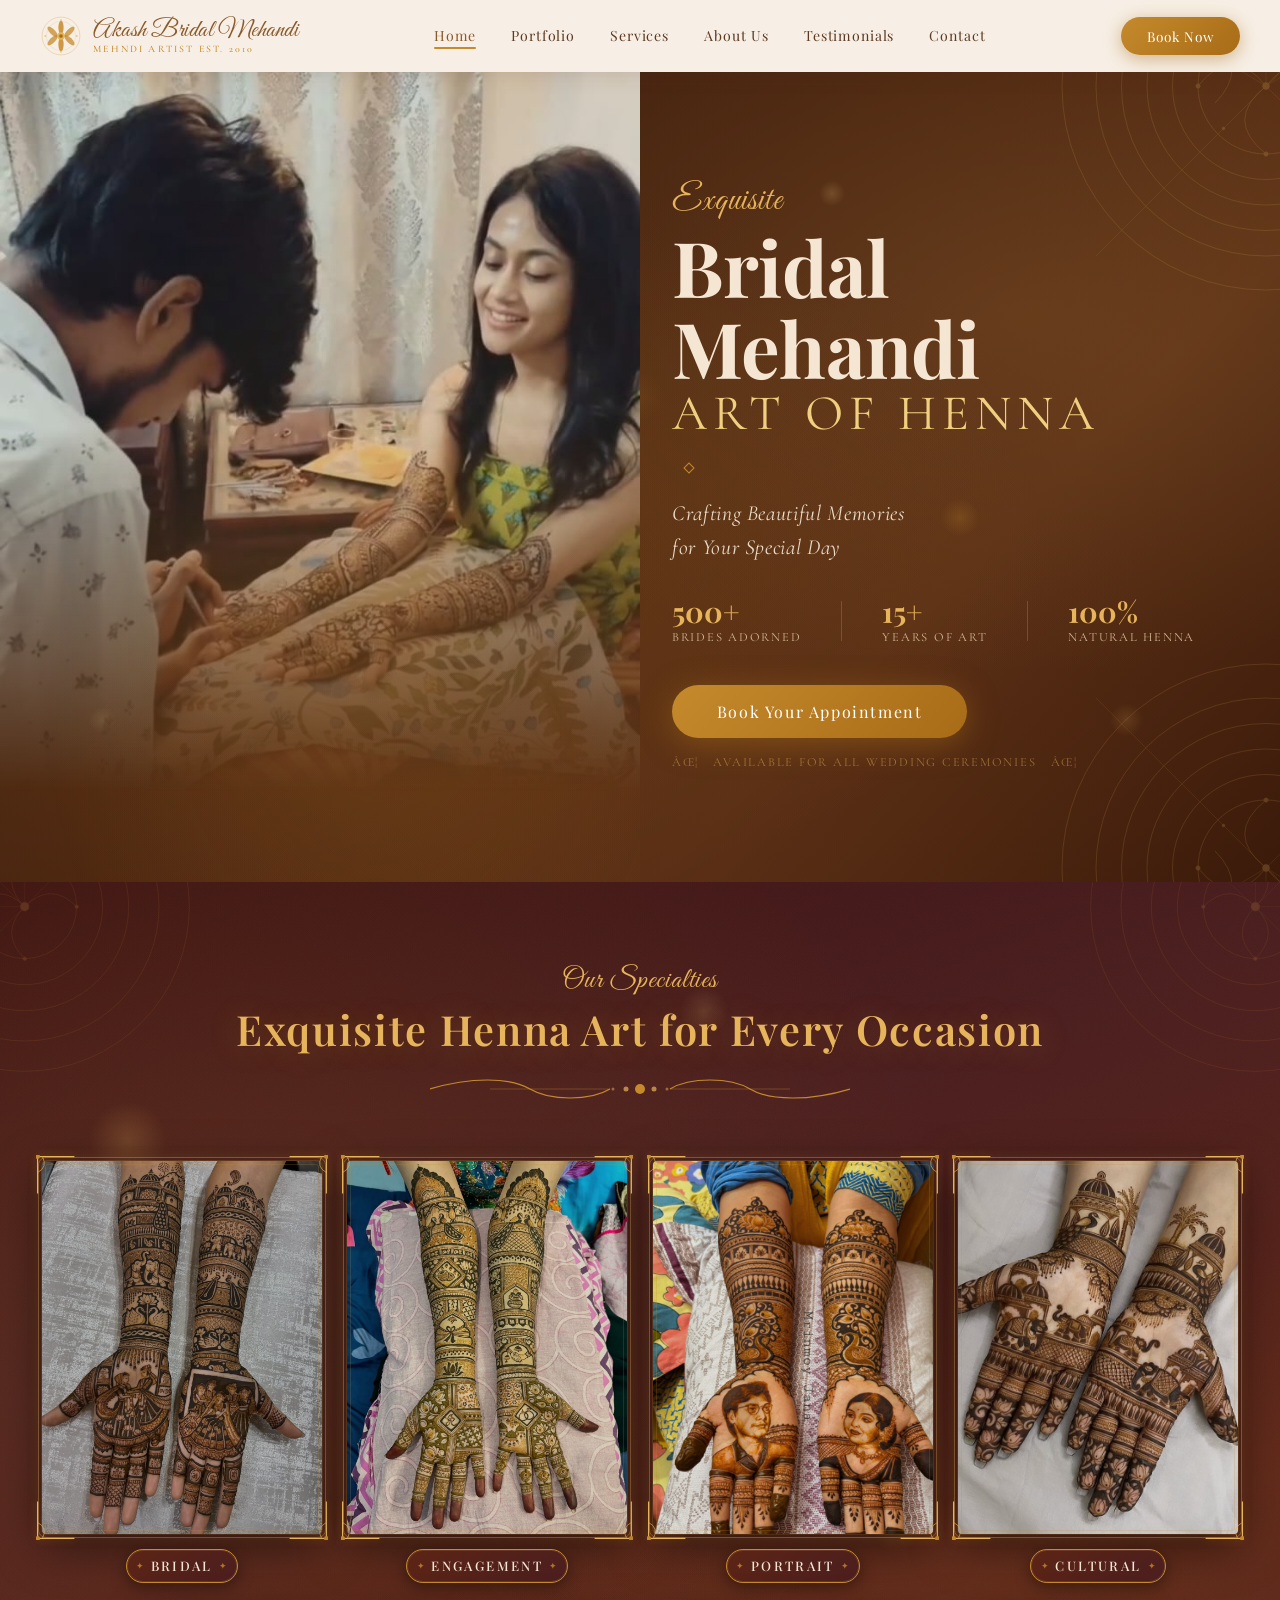
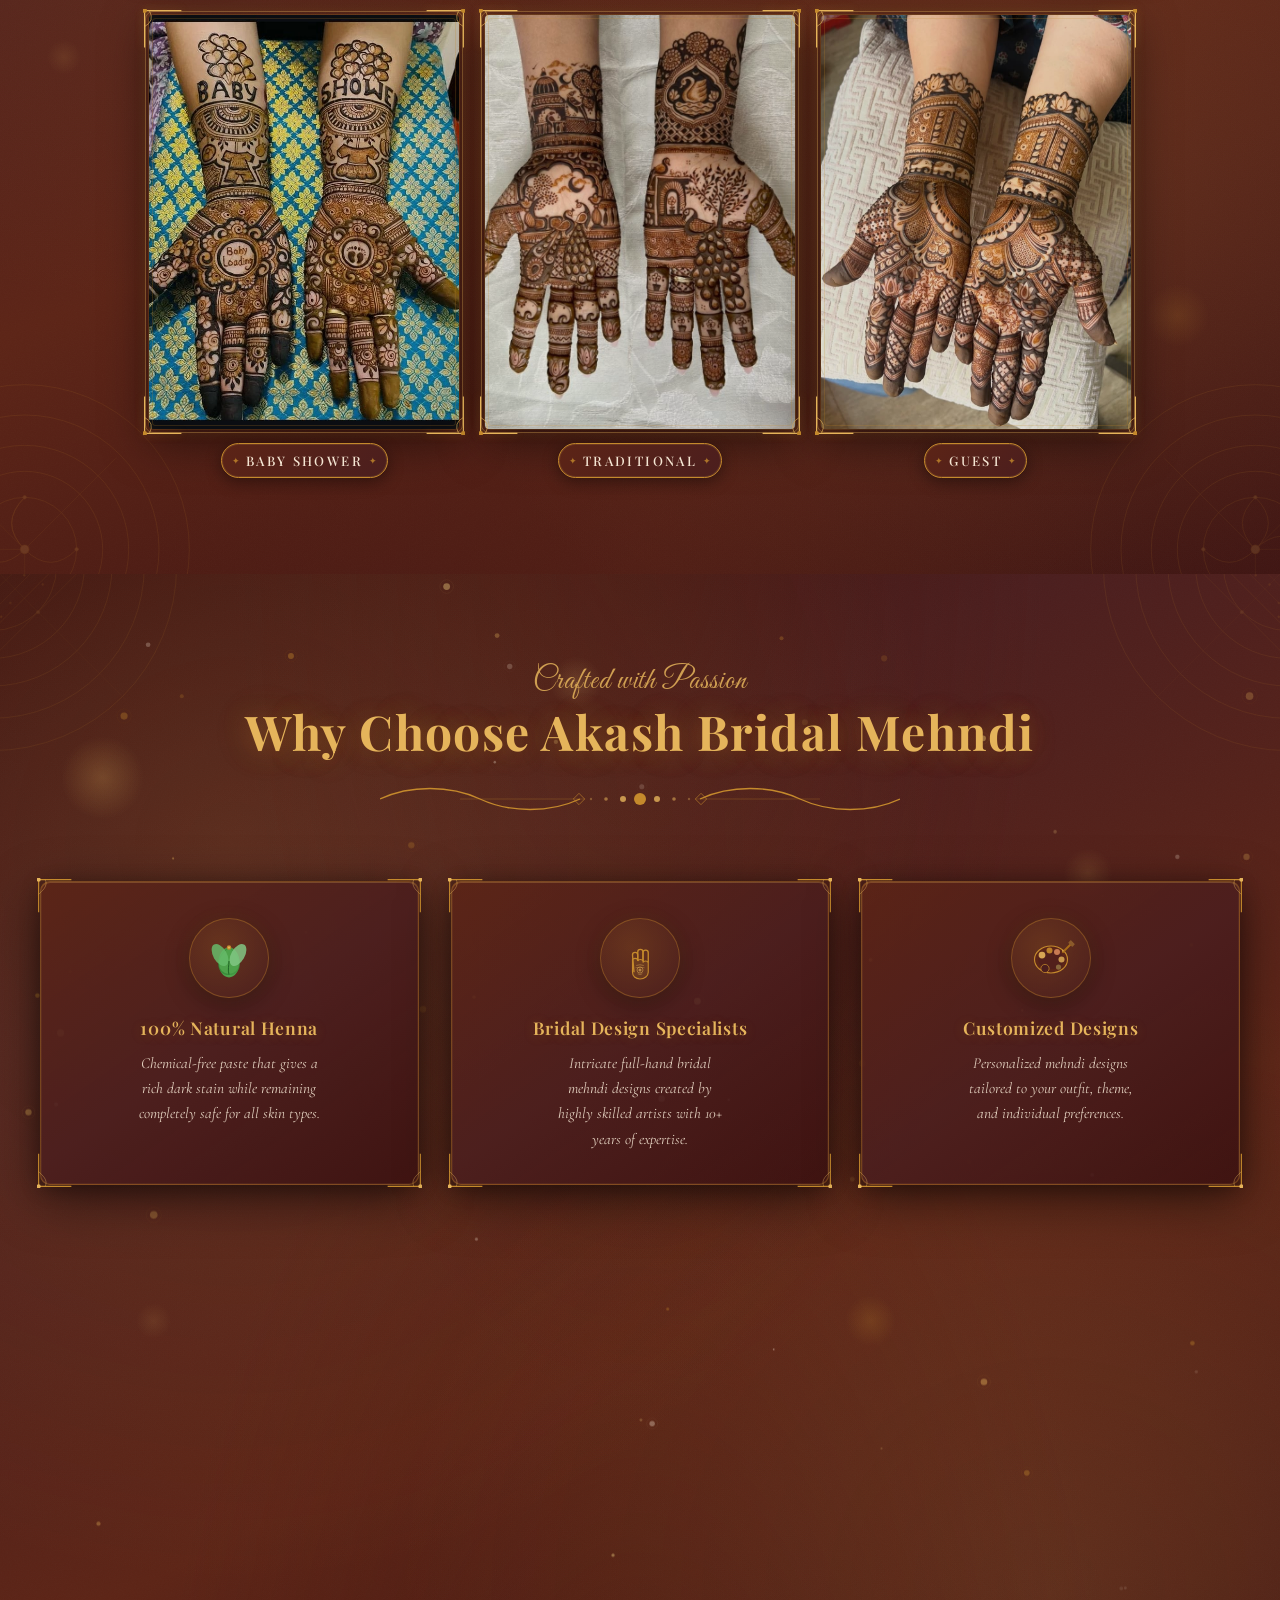
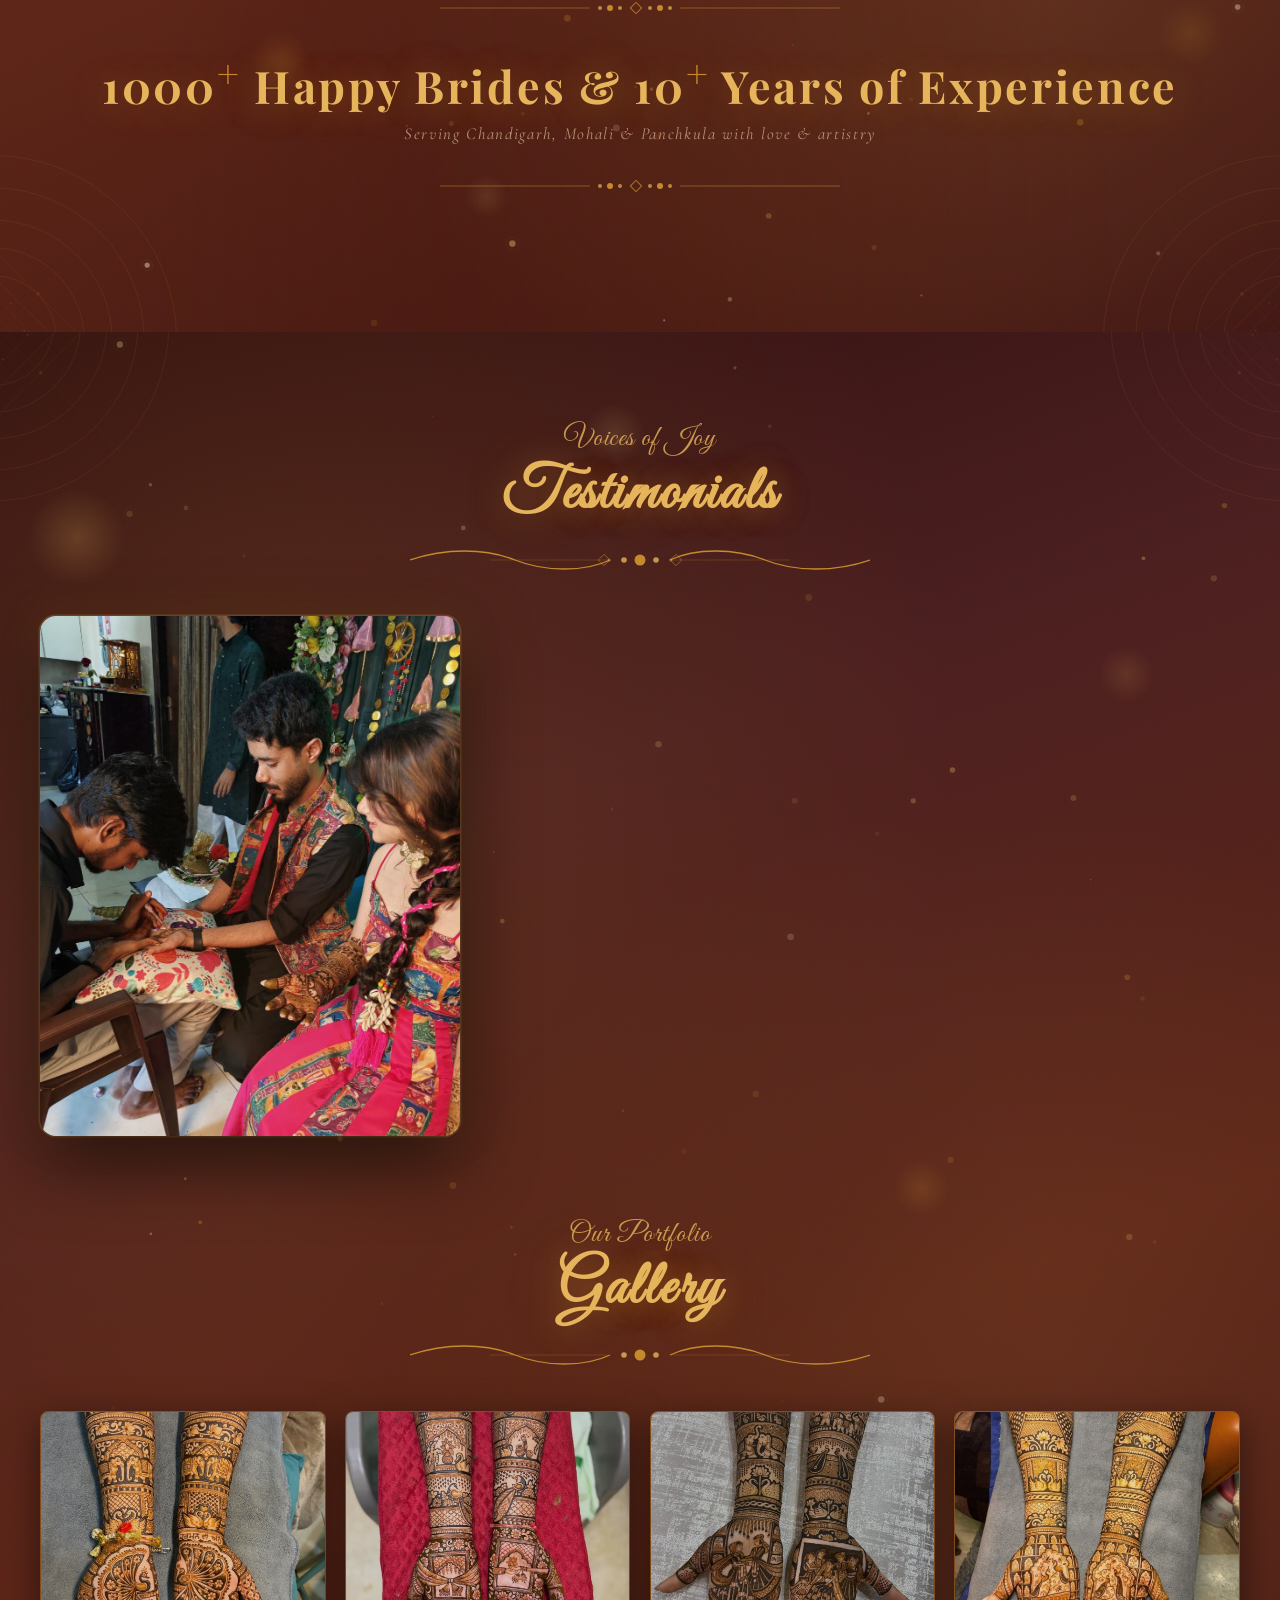
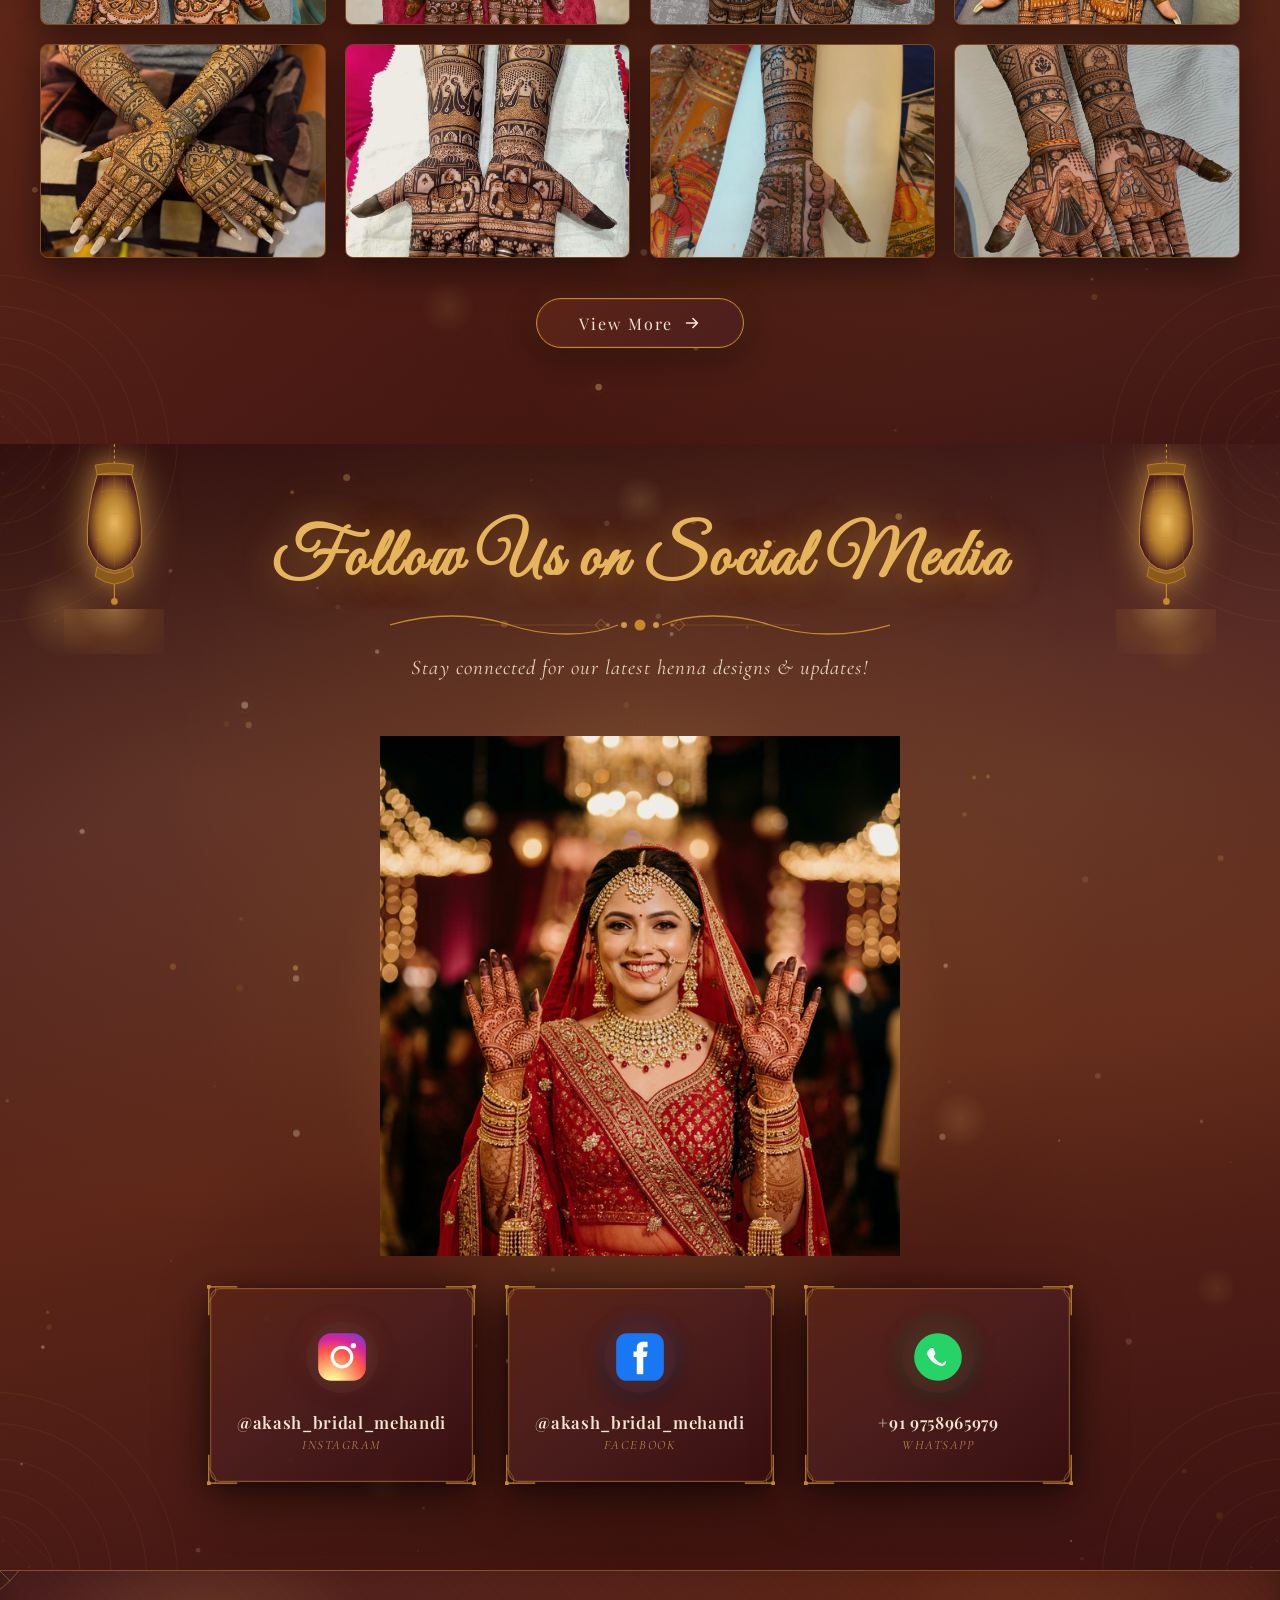
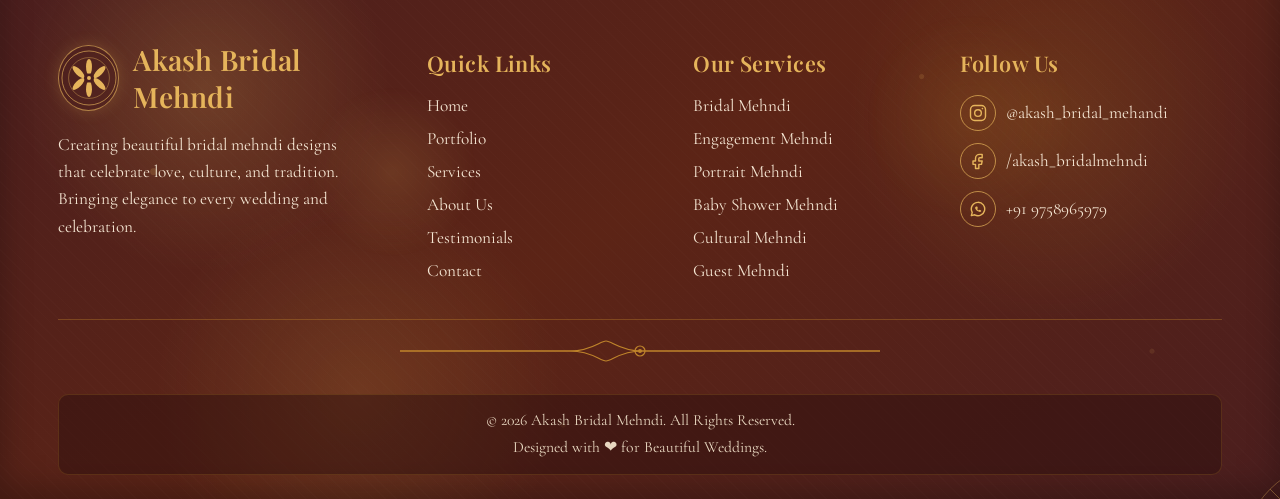
==== index.html @ adcadef1 "Initial commit" ====
﻿<!DOCTYPE html>
<html lang="en">
<head>
  <meta charset="UTF-8" />
  <meta name="viewport" content="width=device-width, initial-scale=1.0" />
  <title>Akash Bridal Mehandi â€” Best Bridal Mehndi Artist in Chandigarh | 10+ Years Experience</title>
  <meta name="description" content="Akash Bridal Mehandi â€” Chandigarh's premier luxury bridal mehndi artist. 1000+ happy brides adorned with breathtaking henna designs. 100% natural henna, at-home & venue service. Book your appointment today." />
  <meta name="keywords" content="bridal mehndi artist Chandigarh, mehndi designer Chandigarh, henna artist Chandigarh, wedding mehndi Chandigarh, bridal henna Chandigarh, Akash Bridal Mehandi" />
  <meta name="robots" content="index, follow" />
  <meta name="author" content="Akash Bridal Mehandi, Chandigarh" />
  <meta name="geo.region" content="IN-CH" />
  <meta name="geo.placename" content="Chandigarh, India" />
  <link rel="canonical" href="https://akashbridalmehandi.com/" />

  <!-- Open Graph -->
  <meta property="og:type" content="website" />
  <meta property="og:title" content="Akash Bridal Mehandi â€” Best Bridal Mehndi Artist in Chandigarh" />
  <meta property="og:description" content="1000+ happy brides, 10+ years of experience. Premium bridal mehndi art with 100% natural henna in Chandigarh." />
  <meta property="og:url" content="https://akashbridalmehandi.com/" />
  <meta property="og:image" content="https://akashbridalmehandi.com/images/bride_portrait.png" />
  <meta property="og:locale" content="en_IN" />

  <!-- Twitter Card -->
  <meta name="twitter:card" content="summary_large_image" />
  <meta name="twitter:title" content="Akash Bridal Mehandi â€” Best Bridal Mehndi Artist in Chandigarh" />
  <meta name="twitter:description" content="1000+ happy brides. Premium bridal henna art in Chandigarh." />
  <meta name="twitter:image" content="https://akashbridalmehandi.com/images/bride_portrait.png" />

  <!-- Structured Data: LocalBusiness -->
  <script type="application/ld+json">
  {
    "@context": "https://schema.org",
    "@type": "BeautySalon",
    "name": "Akash Bridal Mehandi",
    "description": "Premium bridal mehndi artist in Chandigarh offering 100% natural henna designs for weddings, engagements, and all celebrations.",
    "url": "https://akashbridalmehandi.com",
    "image": "https://akashbridalmehandi.com/images/bride_portrait.png",
    "address": {
      "@type": "PostalAddress",
      "addressLocality": "Chandigarh",
      "addressRegion": "Chandigarh",
      "addressCountry": "IN"
    },
    "areaServed": ["Chandigarh", "Mohali", "Panchkula"],
    "openingHours": "Mo-Su 08:00-21:00",
    "priceRange": "â‚¹â‚¹",
    "aggregateRating": {
      "@type": "AggregateRating",
      "ratingValue": "4.9",
      "reviewCount": "1000"
    }
  }
  </script>

  <!-- Google Fonts -->
  <link rel="preconnect" href="https://fonts.googleapis.com" />
  <link rel="preconnect" href="https://fonts.gstatic.com" crossorigin />
  <link href="https://fonts.googleapis.com/css2?family=Cormorant+Garamond:ital,wght@0,300;0,400;0,500;0,600;0,700;1,300;1,400;1,600&family=Great+Vibes&family=Playfair+Display:ital,wght@0,400;0,500;0,600;0,700;1,400;1,600&display=swap" rel="stylesheet" />

  <!-- Stylesheet -->
  <link rel="stylesheet" href="css/styles.css" />
</head>
<body>

  <!-- â•â•â•â•â•â•â•â•â•â•â• NAVBAR â•â•â•â•â•â•â•â•â•â•â• -->
  <nav class="navbar" role="navigation" aria-label="Main navigation">

    <!-- Brand -->
    <a class="nav-brand" href="#" aria-label="Akash Bridal Mehandi Home">
      <!-- Mehndi Lotus Logo SVG -->
      <svg class="nav-logo-icon" viewBox="0 0 80 80" fill="none" xmlns="http://www.w3.org/2000/svg" aria-hidden="true">
        <circle cx="40" cy="40" r="36" stroke="#C58A2C" stroke-width="1.2" opacity="0.4"/>
        <circle cx="40" cy="40" r="28" stroke="#C58A2C" stroke-width="0.8" opacity="0.3"/>
        <ellipse cx="40" cy="24" rx="5" ry="13" fill="#C58A2C" opacity="0.85"/>
        <ellipse cx="56" cy="32" rx="5" ry="13" fill="#C58A2C" opacity="0.75" transform="rotate(45 56 32)"/>
        <ellipse cx="56" cy="48" rx="5" ry="13" fill="#C58A2C" opacity="0.75" transform="rotate(135 56 48)"/>
        <ellipse cx="40" cy="56" rx="5" ry="13" fill="#C58A2C" opacity="0.85" transform="rotate(180 40 56)"/>
        <ellipse cx="24" cy="48" rx="5" ry="13" fill="#C58A2C" opacity="0.75" transform="rotate(225 24 48)"/>
        <ellipse cx="24" cy="32" rx="5" ry="13" fill="#C58A2C" opacity="0.75" transform="rotate(315 24 32)"/>
        <circle cx="40" cy="40" r="7" fill="#E5B45B"/>
        <circle cx="40" cy="40" r="3.5" fill="#A86B17"/>
        <circle cx="40" cy="10" r="2" fill="#E5B45B" opacity="0.6"/>
        <circle cx="70" cy="40" r="2" fill="#E5B45B" opacity="0.6"/>
        <circle cx="40" cy="70" r="2" fill="#E5B45B" opacity="0.6"/>
        <circle cx="10" cy="40" r="2" fill="#E5B45B" opacity="0.6"/>
      </svg>

      <div class="nav-brand-text">
        <span class="nav-brand-name">Akash Bridal Mehandi</span>
        <span class="nav-brand-sub">Mehndi Artist Est. 2010</span>
      </div>
    </a>

    <!-- Desktop Menu -->
    <ul class="nav-menu" id="desktopMenu">
      <li class="active"><a href="#" id="nav-home">Home</a></li>
      <li><a href="gallery.html">Portfolio</a></li>
      <li><a href="services.html">Services</a></li>
      <li><a href="about.html">About Us</a></li>
      <li><a href="testimonials.html">Testimonials</a></li>
      <li><a href="contact.html">Contact</a></li>
    </ul>

    <!-- Book Now Button (desktop) -->
    <button onclick="window.location.href='appointment.html'" class="btn-book-nav" id="bookNowBtn">Book Now</button>

    <!-- Hamburger (mobile) -->
    <button class="hamburger" id="hamburger" aria-label="Toggle mobile menu" aria-expanded="false">
      <span></span>
      <span></span>
      <span></span>
    </button>
  </nav>

  <!-- Mobile Drawer -->
  <div class="mobile-drawer" id="mobileDrawer" aria-hidden="true">
    <ul>
      <li><a href="#">Home</a></li>
      <li><a href="gallery.html">Gallery</a></li>
      <li><a href="services.html">Services</a></li>
      <li><a href="about.html">About Us</a></li>
      <li><a href="testimonials.html">Testimonials</a></li>
      <li><a href="contact.html">Contact</a></li>
    </ul>
    <button onclick="window.location.href='appointment.html'" class="btn-book-mobile">Book Your Appointment</button>
  </div>

  <!-- â•â•â•â•â•â•â•â•â•â•â• HERO â•â•â•â•â•â•â•â•â•â•â• -->
  <section class="hero" aria-label="Hero section">

    <!-- Mandala Corner â€” Top Right -->
    <svg class="mandala-tr" viewBox="0 0 400 400" fill="none" xmlns="http://www.w3.org/2000/svg" aria-hidden="true">
      <g stroke="#E5B45B" stroke-width="0.8">
        <circle cx="360" cy="40" r="80"  fill="none"/>
        <circle cx="360" cy="40" r="110" fill="none"/>
        <circle cx="360" cy="40" r="140" fill="none"/>
        <circle cx="360" cy="40" r="170" fill="none"/>
        <circle cx="360" cy="40" r="200" fill="none"/>
        <circle cx="360" cy="40" r="240" fill="none"/>
        <line x1="360" y1="40" x2="360" y2="-200" stroke-width="0.5"/>
        <line x1="360" y1="40" x2="560" y2="240" stroke-width="0.5"/>
        <line x1="360" y1="40" x2="160" y2="240" stroke-width="0.5"/>
        <line x1="360" y1="40" x2="560" y2="-80" stroke-width="0.5"/>
        <line x1="360" y1="40" x2="160" y2="-80" stroke-width="0.5"/>
        <path d="M280 40 Q320 -10 360 40" fill="none"/>
        <path d="M360 40 Q400 -10 440 40" fill="none"/>
        <path d="M360 -40 Q410 0 360 40" fill="none"/>
        <path d="M360 40 Q310 80 360 120" fill="none"/>
        <path d="M300 -20 Q340 20 300 60" fill="none"/>
        <path d="M420 -20 Q380 20 420 60" fill="none"/>
        <circle cx="360" cy="40"  r="4"   fill="#E5B45B"/>
        <circle cx="360" cy="-40" r="2.5" fill="#E5B45B"/>
        <circle cx="440" cy="40"  r="2.5" fill="#E5B45B"/>
        <circle cx="280" cy="40"  r="2.5" fill="#E5B45B"/>
        <circle cx="360" cy="120" r="2.5" fill="#E5B45B"/>
        <circle cx="310" cy="-10" r="1.5" fill="#E5B45B"/>
        <circle cx="410" cy="-10" r="1.5" fill="#E5B45B"/>
        <circle cx="310" cy="90"  r="1.5" fill="#E5B45B"/>
        <circle cx="410" cy="90"  r="1.5" fill="#E5B45B"/>
      </g>
    </svg>

    <!-- Mandala Corner â€” Bottom Right -->
    <svg class="mandala-br" viewBox="0 0 400 400" fill="none" xmlns="http://www.w3.org/2000/svg" aria-hidden="true">
      <g stroke="#E5B45B" stroke-width="0.8">
        <circle cx="360" cy="40" r="80"  fill="none"/>
        <circle cx="360" cy="40" r="110" fill="none"/>
        <circle cx="360" cy="40" r="140" fill="none"/>
        <circle cx="360" cy="40" r="170" fill="none"/>
        <circle cx="360" cy="40" r="200" fill="none"/>
        <circle cx="360" cy="40" r="240" fill="none"/>
        <line x1="360" y1="40" x2="360" y2="-200" stroke-width="0.5"/>
        <line x1="360" y1="40" x2="560" y2="240" stroke-width="0.5"/>
        <line x1="360" y1="40" x2="160" y2="240" stroke-width="0.5"/>
        <line x1="360" y1="40" x2="560" y2="-80" stroke-width="0.5"/>
        <line x1="360" y1="40" x2="160" y2="-80" stroke-width="0.5"/>
        <path d="M280 40 Q320 -10 360 40" fill="none"/>
        <path d="M360 40 Q400 -10 440 40" fill="none"/>
        <path d="M360 -40 Q410 0 360 40" fill="none"/>
        <path d="M360 40 Q310 80 360 120" fill="none"/>
        <path d="M300 -20 Q340 20 300 60" fill="none"/>
        <path d="M420 -20 Q380 20 420 60" fill="none"/>
        <circle cx="360" cy="40"  r="4"   fill="#E5B45B"/>
        <circle cx="360" cy="-40" r="2.5" fill="#E5B45B"/>
        <circle cx="440" cy="40"  r="2.5" fill="#E5B45B"/>
        <circle cx="280" cy="40"  r="2.5" fill="#E5B45B"/>
        <circle cx="360" cy="120" r="2.5" fill="#E5B45B"/>
        <circle cx="310" cy="-10" r="1.5" fill="#E5B45B"/>
        <circle cx="410" cy="-10" r="1.5" fill="#E5B45B"/>
        <circle cx="310" cy="90"  r="1.5" fill="#E5B45B"/>
        <circle cx="410" cy="90"  r="1.5" fill="#E5B45B"/>
      </g>
    </svg>

    <!-- Hero Grid -->
    <div class="hero-inner">

      <!-- LEFT: Bride Image -->
      <div class="hero-img-wrap">
        <img
          src="images/home/home1.jpeg"
          alt="Beautiful Indian bride in red lehenga admiring her intricate bridal mehndi design"
          class="bride-img"
          id="brideImg"
          loading="eager"
        />
      </div>

      <!-- RIGHT: Text Content -->
      <div class="hero-text">

        <p class="hero-eyebrow">Exquisite</p>

        <h1 class="hero-headline">
          Bridal<br/>Mehandi
          <span>Art of Henna</span>
        </h1>

        <!-- Gold divider -->
        <div class="hero-divider" aria-hidden="true">
          <div class="hero-divider-line"></div>
          <div class="hero-divider-diamond"></div>
          <div class="hero-divider-line"></div>
        </div>

        <p class="hero-subtitle">
          Crafting Beautiful Memories<br/>for Your Special Day
        </p>

        <!-- Stats -->
        <div class="hero-stats" aria-label="Studio statistics">
          <div class="hero-stat">
            <span class="hero-stat-number">500+</span>
            <span class="hero-stat-label">Brides Adorned</span>
          </div>
          <div class="hero-stat-divider" aria-hidden="true"></div>
          <div class="hero-stat">
            <span class="hero-stat-number">15+</span>
            <span class="hero-stat-label">Years of Art</span>
          </div>
          <div class="hero-stat-divider" aria-hidden="true"></div>
          <div class="hero-stat">
            <span class="hero-stat-number">100%</span>
            <span class="hero-stat-label">Natural Henna</span>
          </div>
        </div>

        <!-- CTA -->
        <button onclick="window.location.href='appointment.html'" class="btn-cta" id="ctaBtn" aria-label="Book your bridal mehndi appointment">
          Book Your Appointment
        </button>

        <p class="hero-tagline">âœ¦ &nbsp; Available for all wedding ceremonies &nbsp; âœ¦</p>

      </div>
    </div>
  </section>

 

  <!-- â•â•â•â•â•â•â•â•â•â•â• SERVICES SECTION â•â•â•â•â•â•â•â•â•â•â• -->
  <section class="services-section" id="services" aria-label="Mehndi service categories">

    <!-- Corner Mandalas -->
    <svg class="svc-mandala svc-mandala--tl" viewBox="0 0 300 300" fill="none" xmlns="http://www.w3.org/2000/svg" aria-hidden="true">
      <g stroke="#C58A2C" stroke-width="0.8" opacity="0.9">
        <circle cx="40" cy="40" r="60"  fill="none"/><circle cx="40" cy="40" r="90"  fill="none"/>
        <circle cx="40" cy="40" r="120" fill="none"/><circle cx="40" cy="40" r="155" fill="none"/>
        <circle cx="40" cy="40" r="190" fill="none"/>
        <line x1="40" y1="40" x2="-120" y2="40"  stroke-width="0.5"/>
        <line x1="40" y1="40" x2="40"  y2="-120" stroke-width="0.5"/>
        <line x1="40" y1="40" x2="-65" y2="-65"  stroke-width="0.5"/>
        <line x1="40" y1="40" x2="145" y2="-65"  stroke-width="0.5"/>
        <line x1="40" y1="40" x2="-65" y2="145"  stroke-width="0.5"/>
        <path d="M-20 40 Q10 10 40 40" fill="none"/><path d="M40 -20 Q10 10 40 40" fill="none"/>
        <path d="M40 40 Q70 10 100 40" fill="none"/><path d="M40 40 Q10 70 40 100" fill="none"/>
        <circle cx="40" cy="40" r="5" fill="#E5B45B"/>
        <circle cx="40" cy="-20" r="2" fill="#E5B45B"/><circle cx="100" cy="40" r="2" fill="#E5B45B"/>
        <circle cx="40" cy="100" r="2" fill="#E5B45B"/><circle cx="-20" cy="40" r="2" fill="#E5B45B"/>
      </g>
    </svg>
    <svg class="svc-mandala svc-mandala--tr" viewBox="0 0 300 300" fill="none" xmlns="http://www.w3.org/2000/svg" aria-hidden="true">
      <g stroke="#C58A2C" stroke-width="0.8" opacity="0.9">
        <circle cx="260" cy="40" r="60"  fill="none"/><circle cx="260" cy="40" r="90"  fill="none"/>
        <circle cx="260" cy="40" r="120" fill="none"/><circle cx="260" cy="40" r="155" fill="none"/>
        <circle cx="260" cy="40" r="190" fill="none"/>
        <line x1="260" y1="40" x2="420" y2="40"  stroke-width="0.5"/>
        <line x1="260" y1="40" x2="260" y2="-120" stroke-width="0.5"/>
        <line x1="260" y1="40" x2="145" y2="-65"  stroke-width="0.5"/>
        <line x1="260" y1="40" x2="365" y2="-65"  stroke-width="0.5"/>
        <line x1="260" y1="40" x2="365" y2="145"  stroke-width="0.5"/>
        <path d="M200 40 Q230 10 260 40" fill="none"/><path d="M260 -20 Q290 10 260 40" fill="none"/>
        <path d="M260 40 Q290 70 260 100" fill="none"/><path d="M260 40 Q230 70 260 100" fill="none"/>
        <circle cx="260" cy="40" r="5" fill="#E5B45B"/>
        <circle cx="200" cy="40" r="2" fill="#E5B45B"/><circle cx="260" cy="-20" r="2" fill="#E5B45B"/>
        <circle cx="320" cy="40" r="2" fill="#E5B45B"/><circle cx="260" cy="100" r="2" fill="#E5B45B"/>
      </g>
    </svg>
    <svg class="svc-mandala svc-mandala--bl" viewBox="0 0 300 300" fill="none" xmlns="http://www.w3.org/2000/svg" aria-hidden="true">
      <g stroke="#C58A2C" stroke-width="0.8" opacity="0.9">
        <circle cx="40" cy="260" r="60"  fill="none"/><circle cx="40" cy="260" r="90"  fill="none"/>
        <circle cx="40" cy="260" r="120" fill="none"/><circle cx="40" cy="260" r="155" fill="none"/>
        <circle cx="40" cy="260" r="190" fill="none"/>
        <line x1="40" y1="260" x2="-120" y2="260" stroke-width="0.5"/>
        <line x1="40" y1="260" x2="40"  y2="420"  stroke-width="0.5"/>
        <line x1="40" y1="260" x2="-65" y2="155"  stroke-width="0.5"/>
        <line x1="40" y1="260" x2="145" y2="155"  stroke-width="0.5"/>
        <path d="M-20 260 Q10 290 40 260" fill="none"/><path d="M40 200 Q10 230 40 260" fill="none"/>
        <path d="M40 260 Q70 290 100 260" fill="none"/><path d="M40 260 Q10 230 40 200" fill="none"/>
        <circle cx="40" cy="260" r="5" fill="#E5B45B"/>
        <circle cx="40" cy="200" r="2" fill="#E5B45B"/><circle cx="100" cy="260" r="2" fill="#E5B45B"/>
        <circle cx="40" cy="320" r="2" fill="#E5B45B"/><circle cx="-20" cy="260" r="2" fill="#E5B45B"/>
      </g>
    </svg>
    <svg class="svc-mandala svc-mandala--br" viewBox="0 0 300 300" fill="none" xmlns="http://www.w3.org/2000/svg" aria-hidden="true">
      <g stroke="#C58A2C" stroke-width="0.8" opacity="0.9">
        <circle cx="260" cy="260" r="60"  fill="none"/><circle cx="260" cy="260" r="90"  fill="none"/>
        <circle cx="260" cy="260" r="120" fill="none"/><circle cx="260" cy="260" r="155" fill="none"/>
        <circle cx="260" cy="260" r="190" fill="none"/>
        <line x1="260" y1="260" x2="420" y2="260" stroke-width="0.5"/>
        <line x1="260" y1="260" x2="260" y2="420" stroke-width="0.5"/>
        <line x1="260" y1="260" x2="155" y2="155" stroke-width="0.5"/>
        <line x1="260" y1="260" x2="365" y2="155" stroke-width="0.5"/>
        <path d="M200 260 Q230 290 260 260" fill="none"/><path d="M260 200 Q290 230 260 260" fill="none"/>
        <path d="M260 260 Q290 230 320 260" fill="none"/><path d="M260 260 Q230 230 260 200" fill="none"/>
        <circle cx="260" cy="260" r="5" fill="#E5B45B"/>
        <circle cx="200" cy="260" r="2" fill="#E5B45B"/><circle cx="260" cy="200" r="2" fill="#E5B45B"/>
        <circle cx="320" cy="260" r="2" fill="#E5B45B"/><circle cx="260" cy="320" r="2" fill="#E5B45B"/>
      </g>
    </svg>

    <!-- Section Heading -->
    <div class="svc-heading-wrap">
      <p class="svc-eyebrow">Our Specialties</p>
      <h2 class="svc-headline">Exquisite Henna Art for Every Occasion</h2>
      <!-- Decorative Flourish Divider -->
      <div class="svc-flourish" aria-hidden="true">
        <svg viewBox="0 0 420 32" fill="none" xmlns="http://www.w3.org/2000/svg">
          <path d="M0 16 C40 4, 80 4, 100 16 C120 28, 160 28, 180 16" stroke="#C58A2C" stroke-width="1.2" fill="none"/>
          <path d="M240 16 C260 4, 300 4, 320 16 C340 28, 380 28, 420 16" stroke="#C58A2C" stroke-width="1.2" fill="none"/>
          <circle cx="210" cy="16" r="5" fill="#C58A2C"/>
          <circle cx="196" cy="16" r="2.5" fill="#E5B45B" opacity="0.7"/>
          <circle cx="224" cy="16" r="2.5" fill="#E5B45B" opacity="0.7"/>
          <circle cx="183" cy="16" r="1.5" fill="#E5B45B" opacity="0.5"/>
          <circle cx="237" cy="16" r="1.5" fill="#E5B45B" opacity="0.5"/>
          <line x1="60"  y1="16" x2="180" y2="16" stroke="#C58A2C" stroke-width="0.7" opacity="0.5"/>
          <line x1="240" y1="16" x2="360" y2="16" stroke="#C58A2C" stroke-width="0.7" opacity="0.5"/>
        </svg>
      </div>
    </div>

    <!-- Cards Grid -->
    <div class="svc-grid-wrap">

      <!-- Row 1 â€” 4 cards -->
      <div class="svc-row svc-row--4">

        <!-- Card: Bridal -->
        <div class="svc-card" data-index="0">
          <div class="svc-card-frame">
            <div class="svc-card-img-wrap">
              <img src="images/home/home-bridal.jpeg" alt="Indian bride with intricate bridal mehndi" loading="lazy"/>
            </div>
            <div class="svc-frame-corner svc-frame-corner--tl" aria-hidden="true">
              <svg viewBox="0 0 50 50" fill="none"><path d="M2 48 L2 2 L48 2" stroke="#E5B45B" stroke-width="1.5" fill="none"/><circle cx="2" cy="2" r="3" fill="#C58A2C"/><path d="M8 2 Q15 15 2 22" stroke="#E5B45B" stroke-width="0.8" fill="none"/></svg>
            </div>
            <div class="svc-frame-corner svc-frame-corner--tr" aria-hidden="true">
              <svg viewBox="0 0 50 50" fill="none"><path d="M48 48 L48 2 L2 2" stroke="#E5B45B" stroke-width="1.5" fill="none"/><circle cx="48" cy="2" r="3" fill="#C58A2C"/><path d="M42 2 Q35 15 48 22" stroke="#E5B45B" stroke-width="0.8" fill="none"/></svg>
            </div>
            <div class="svc-frame-corner svc-frame-corner--bl" aria-hidden="true">
              <svg viewBox="0 0 50 50" fill="none"><path d="M2 2 L2 48 L48 48" stroke="#E5B45B" stroke-width="1.5" fill="none"/><circle cx="2" cy="48" r="3" fill="#C58A2C"/><path d="M8 48 Q15 35 2 28" stroke="#E5B45B" stroke-width="0.8" fill="none"/></svg>
            </div>
            <div class="svc-frame-corner svc-frame-corner--br" aria-hidden="true">
              <svg viewBox="0 0 50 50" fill="none"><path d="M48 2 L48 48 L2 48" stroke="#E5B45B" stroke-width="1.5" fill="none"/><circle cx="48" cy="48" r="3" fill="#C58A2C"/><path d="M42 48 Q35 35 48 28" stroke="#E5B45B" stroke-width="0.8" fill="none"/></svg>
            </div>
          </div>
          <div class="svc-card-label">
            <span>Bridal</span>
          </div>
        </div>

        <!-- Card: Engagement -->
        <div class="svc-card" data-index="1">
          <div class="svc-card-frame">
            <div class="svc-card-img-wrap">
              <img src="images/home/home-engagement.jpeg" alt="Indian couple during engagement with mehndi" loading="lazy"/>
            </div>
            <div class="svc-frame-corner svc-frame-corner--tl" aria-hidden="true"><svg viewBox="0 0 50 50" fill="none"><path d="M2 48 L2 2 L48 2" stroke="#E5B45B" stroke-width="1.5" fill="none"/><circle cx="2" cy="2" r="3" fill="#C58A2C"/><path d="M8 2 Q15 15 2 22" stroke="#E5B45B" stroke-width="0.8" fill="none"/></svg></div>
            <div class="svc-frame-corner svc-frame-corner--tr" aria-hidden="true"><svg viewBox="0 0 50 50" fill="none"><path d="M48 48 L48 2 L2 2" stroke="#E5B45B" stroke-width="1.5" fill="none"/><circle cx="48" cy="2" r="3" fill="#C58A2C"/><path d="M42 2 Q35 15 48 22" stroke="#E5B45B" stroke-width="0.8" fill="none"/></svg></div>
            <div class="svc-frame-corner svc-frame-corner--bl" aria-hidden="true"><svg viewBox="0 0 50 50" fill="none"><path d="M2 2 L2 48 L48 48" stroke="#E5B45B" stroke-width="1.5" fill="none"/><circle cx="2" cy="48" r="3" fill="#C58A2C"/><path d="M8 48 Q15 35 2 28" stroke="#E5B45B" stroke-width="0.8" fill="none"/></svg></div>
            <div class="svc-frame-corner svc-frame-corner--br" aria-hidden="true"><svg viewBox="0 0 50 50" fill="none"><path d="M48 2 L48 48 L2 48" stroke="#E5B45B" stroke-width="1.5" fill="none"/><circle cx="48" cy="48" r="3" fill="#C58A2C"/><path d="M42 48 Q35 35 48 28" stroke="#E5B45B" stroke-width="0.8" fill="none"/></svg></div>
          </div>
          <div class="svc-card-label"><span>Engagement</span></div>
        </div>

        <!-- Card: Portrait -->
        <div class="svc-card" data-index="2">
          <div class="svc-card-frame">
            <div class="svc-card-img-wrap">
              <img src="images/home/home-portrait.png" alt="Stylish woman with henna designs and festive outfit" loading="lazy"/>
            </div>
            <div class="svc-frame-corner svc-frame-corner--tl" aria-hidden="true"><svg viewBox="0 0 50 50" fill="none"><path d="M2 48 L2 2 L48 2" stroke="#E5B45B" stroke-width="1.5" fill="none"/><circle cx="2" cy="2" r="3" fill="#C58A2C"/><path d="M8 2 Q15 15 2 22" stroke="#E5B45B" stroke-width="0.8" fill="none"/></svg></div>
            <div class="svc-frame-corner svc-frame-corner--tr" aria-hidden="true"><svg viewBox="0 0 50 50" fill="none"><path d="M48 48 L48 2 L2 2" stroke="#E5B45B" stroke-width="1.5" fill="none"/><circle cx="48" cy="2" r="3" fill="#C58A2C"/><path d="M42 2 Q35 15 48 22" stroke="#E5B45B" stroke-width="0.8" fill="none"/></svg></div>
            <div class="svc-frame-corner svc-frame-corner--bl" aria-hidden="true"><svg viewBox="0 0 50 50" fill="none"><path d="M2 2 L2 48 L48 48" stroke="#E5B45B" stroke-width="1.5" fill="none"/><circle cx="2" cy="48" r="3" fill="#C58A2C"/><path d="M8 48 Q15 35 2 28" stroke="#E5B45B" stroke-width="0.8" fill="none"/></svg></div>
            <div class="svc-frame-corner svc-frame-corner--br" aria-hidden="true"><svg viewBox="0 0 50 50" fill="none"><path d="M48 2 L48 48 L2 48" stroke="#E5B45B" stroke-width="1.5" fill="none"/><circle cx="48" cy="48" r="3" fill="#C58A2C"/><path d="M42 48 Q35 35 48 28" stroke="#E5B45B" stroke-width="0.8" fill="none"/></svg></div>
          </div>
          <div class="svc-card-label"><span>Portrait</span></div>
        </div>

        <!-- Card: Cultural -->
        <div class="svc-card" data-index="3">
          <div class="svc-card-frame">
            <div class="svc-card-img-wrap">
              <img src="images/home/home-cultural.jpeg" alt="Classical Indian dancer with mehndi hands" loading="lazy"/>
            </div>
            <div class="svc-frame-corner svc-frame-corner--tl" aria-hidden="true"><svg viewBox="0 0 50 50" fill="none"><path d="M2 48 L2 2 L48 2" stroke="#E5B45B" stroke-width="1.5" fill="none"/><circle cx="2" cy="2" r="3" fill="#C58A2C"/><path d="M8 2 Q15 15 2 22" stroke="#E5B45B" stroke-width="0.8" fill="none"/></svg></div>
            <div class="svc-frame-corner svc-frame-corner--tr" aria-hidden="true"><svg viewBox="0 0 50 50" fill="none"><path d="M48 48 L48 2 L2 2" stroke="#E5B45B" stroke-width="1.5" fill="none"/><circle cx="48" cy="2" r="3" fill="#C58A2C"/><path d="M42 2 Q35 15 48 22" stroke="#E5B45B" stroke-width="0.8" fill="none"/></svg></div>
            <div class="svc-frame-corner svc-frame-corner--bl" aria-hidden="true"><svg viewBox="0 0 50 50" fill="none"><path d="M2 2 L2 48 L48 48" stroke="#E5B45B" stroke-width="1.5" fill="none"/><circle cx="2" cy="48" r="3" fill="#C58A2C"/><path d="M8 48 Q15 35 2 28" stroke="#E5B45B" stroke-width="0.8" fill="none"/></svg></div>
            <div class="svc-frame-corner svc-frame-corner--br" aria-hidden="true"><svg viewBox="0 0 50 50" fill="none"><path d="M48 2 L48 48 L2 48" stroke="#E5B45B" stroke-width="1.5" fill="none"/><circle cx="48" cy="48" r="3" fill="#C58A2C"/><path d="M42 48 Q35 35 48 28" stroke="#E5B45B" stroke-width="0.8" fill="none"/></svg></div>
          </div>
          <div class="svc-card-label"><span>Cultural</span></div>
        </div>
      </div>

      <!-- Row 2 â€” 3 cards centered -->
      <div class="svc-row svc-row--3">

        <!-- Card: Baby Shower -->
        <div class="svc-card" data-index="4">
          <div class="svc-card-frame">
            <div class="svc-card-img-wrap">
              <img src="images/home/home-baby-shower.jpeg" alt="Pregnant woman with mehndi for baby shower" loading="lazy"/>
            </div>
            <div class="svc-frame-corner svc-frame-corner--tl" aria-hidden="true"><svg viewBox="0 0 50 50" fill="none"><path d="M2 48 L2 2 L48 2" stroke="#E5B45B" stroke-width="1.5" fill="none"/><circle cx="2" cy="2" r="3" fill="#C58A2C"/><path d="M8 2 Q15 15 2 22" stroke="#E5B45B" stroke-width="0.8" fill="none"/></svg></div>
            <div class="svc-frame-corner svc-frame-corner--tr" aria-hidden="true"><svg viewBox="0 0 50 50" fill="none"><path d="M48 48 L48 2 L2 2" stroke="#E5B45B" stroke-width="1.5" fill="none"/><circle cx="48" cy="2" r="3" fill="#C58A2C"/><path d="M42 2 Q35 15 48 22" stroke="#E5B45B" stroke-width="0.8" fill="none"/></svg></div>
            <div class="svc-frame-corner svc-frame-corner--bl" aria-hidden="true"><svg viewBox="0 0 50 50" fill="none"><path d="M2 2 L2 48 L48 48" stroke="#E5B45B" stroke-width="1.5" fill="none"/><circle cx="2" cy="48" r="3" fill="#C58A2C"/><path d="M8 48 Q15 35 2 28" stroke="#E5B45B" stroke-width="0.8" fill="none"/></svg></div>
            <div class="svc-frame-corner svc-frame-corner--br" aria-hidden="true"><svg viewBox="0 0 50 50" fill="none"><path d="M48 2 L48 48 L2 48" stroke="#E5B45B" stroke-width="1.5" fill="none"/><circle cx="48" cy="48" r="3" fill="#C58A2C"/><path d="M42 48 Q35 35 48 28" stroke="#E5B45B" stroke-width="0.8" fill="none"/></svg></div>
          </div>
          <div class="svc-card-label"><span>Baby Shower</span></div>
        </div>

        <!-- Card: Traditional -->
        <div class="svc-card" data-index="5">
          <div class="svc-card-frame">
            <div class="svc-card-img-wrap">
              <img src="images/home/home-traditional.jpeg" alt="Woman in traditional saree showcasing mehndi" loading="lazy"/>
            </div>
            <div class="svc-frame-corner svc-frame-corner--tl" aria-hidden="true"><svg viewBox="0 0 50 50" fill="none"><path d="M2 48 L2 2 L48 2" stroke="#E5B45B" stroke-width="1.5" fill="none"/><circle cx="2" cy="2" r="3" fill="#C58A2C"/><path d="M8 2 Q15 15 2 22" stroke="#E5B45B" stroke-width="0.8" fill="none"/></svg></div>
            <div class="svc-frame-corner svc-frame-corner--tr" aria-hidden="true"><svg viewBox="0 0 50 50" fill="none"><path d="M48 48 L48 2 L2 2" stroke="#E5B45B" stroke-width="1.5" fill="none"/><circle cx="48" cy="2" r="3" fill="#C58A2C"/><path d="M42 2 Q35 15 48 22" stroke="#E5B45B" stroke-width="0.8" fill="none"/></svg></div>
            <div class="svc-frame-corner svc-frame-corner--bl" aria-hidden="true"><svg viewBox="0 0 50 50" fill="none"><path d="M2 2 L2 48 L48 48" stroke="#E5B45B" stroke-width="1.5" fill="none"/><circle cx="2" cy="48" r="3" fill="#C58A2C"/><path d="M8 48 Q15 35 2 28" stroke="#E5B45B" stroke-width="0.8" fill="none"/></svg></div>
            <div class="svc-frame-corner svc-frame-corner--br" aria-hidden="true"><svg viewBox="0 0 50 50" fill="none"><path d="M48 2 L48 48 L2 48" stroke="#E5B45B" stroke-width="1.5" fill="none"/><circle cx="48" cy="48" r="3" fill="#C58A2C"/><path d="M42 48 Q35 35 48 28" stroke="#E5B45B" stroke-width="0.8" fill="none"/></svg></div>
          </div>
          <div class="svc-card-label"><span>Traditional</span></div>
        </div>

        <!-- Card: Guest -->
        <div class="svc-card" data-index="6">
          <div class="svc-card-frame">
            <div class="svc-card-img-wrap">
              <img src="images/home/home-guest.jpeg" alt="Wedding guest admiring fresh mehndi design" loading="lazy"/>
            </div>
            <div class="svc-frame-corner svc-frame-corner--tl" aria-hidden="true"><svg viewBox="0 0 50 50" fill="none"><path d="M2 48 L2 2 L48 2" stroke="#E5B45B" stroke-width="1.5" fill="none"/><circle cx="2" cy="2" r="3" fill="#C58A2C"/><path d="M8 2 Q15 15 2 22" stroke="#E5B45B" stroke-width="0.8" fill="none"/></svg></div>
            <div class="svc-frame-corner svc-frame-corner--tr" aria-hidden="true"><svg viewBox="0 0 50 50" fill="none"><path d="M48 48 L48 2 L2 2" stroke="#E5B45B" stroke-width="1.5" fill="none"/><circle cx="48" cy="2" r="3" fill="#C58A2C"/><path d="M42 2 Q35 15 48 22" stroke="#E5B45B" stroke-width="0.8" fill="none"/></svg></div>
            <div class="svc-frame-corner svc-frame-corner--bl" aria-hidden="true"><svg viewBox="0 0 50 50" fill="none"><path d="M2 2 L2 48 L48 48" stroke="#E5B45B" stroke-width="1.5" fill="none"/><circle cx="2" cy="48" r="3" fill="#C58A2C"/><path d="M8 48 Q15 35 2 28" stroke="#E5B45B" stroke-width="0.8" fill="none"/></svg></div>
            <div class="svc-frame-corner svc-frame-corner--br" aria-hidden="true"><svg viewBox="0 0 50 50" fill="none"><path d="M48 2 L48 48 L2 48" stroke="#E5B45B" stroke-width="1.5" fill="none"/><circle cx="48" cy="48" r="3" fill="#C58A2C"/><path d="M42 48 Q35 35 48 28" stroke="#E5B45B" stroke-width="0.8" fill="none"/></svg></div>
          </div>
          <div class="svc-card-label"><span>Guest</span></div>
        </div>

      </div>
    </div><!-- /svc-grid-wrap -->
  </section>

  <!-- â•â•â•â•â•â•â•â•â•â•â• WHY CHOOSE SECTION â•â•â•â•â•â•â•â•â•â•â• -->
  <section class="whychoose-section" id="why-choose" aria-label="Why choose Akash Bridal Mehndi">

    <!-- Canvas for animated golden particles -->
    <canvas class="wc-particles-canvas" id="wcParticlesCanvas" aria-hidden="true"></canvas>

    <!-- Corner Mandala â€” Top Left -->
    <svg class="wc-mandala wc-mandala--tl" viewBox="0 0 260 260" fill="none" xmlns="http://www.w3.org/2000/svg" aria-hidden="true">
      <g stroke="#C58A2C" stroke-width="0.7" opacity="1">
        <circle cx="0" cy="0" r="70"  fill="none"/>
        <circle cx="0" cy="0" r="100" fill="none"/>
        <circle cx="0" cy="0" r="130" fill="none"/>
        <circle cx="0" cy="0" r="165" fill="none"/>
        <circle cx="0" cy="0" r="200" fill="none"/>
        <line x1="0" y1="0" x2="200" y2="0"  stroke-width="0.4" opacity="0.6"/>
        <line x1="0" y1="0" x2="0"   y2="200" stroke-width="0.4" opacity="0.6"/>
        <line x1="0" y1="0" x2="145" y2="145" stroke-width="0.4" opacity="0.6"/>
        <line x1="0" y1="0" x2="-60" y2="60"  stroke-width="0.4" opacity="0.4"/>
        <path d="M70 0 Q35 35 0 70" fill="none" opacity="0.8"/>
        <path d="M50 0 Q25 25 0 50" fill="none" opacity="0.6"/>
        <path d="M30 0 Q15 15 0 30" fill="none" opacity="0.5"/>
        <path d="M100 0 Q50 50 0 100" fill="none" opacity="0.7"/>
        <circle cx="70"  cy="0" r="2.5" fill="#E5B45B" opacity="0.9"/>
        <circle cx="0"   cy="70" r="2.5" fill="#E5B45B" opacity="0.9"/>
        <circle cx="50"  cy="50" r="1.8" fill="#E5B45B" opacity="0.7"/>
        <circle cx="100" cy="0" r="2" fill="#E5B45B" opacity="0.7"/>
        <circle cx="0"   cy="100" r="2" fill="#E5B45B" opacity="0.7"/>
        <circle cx="130" cy="0" r="1.5" fill="#E5B45B" opacity="0.5"/>
        <circle cx="0"   cy="130" r="1.5" fill="#E5B45B" opacity="0.5"/>
        <!-- Petal dots -->
        <circle cx="35" cy="10" r="1" fill="#C58A2C" opacity="0.8"/>
        <circle cx="55" cy="20" r="1" fill="#C58A2C" opacity="0.7"/>
        <circle cx="20" cy="40" r="1" fill="#C58A2C" opacity="0.7"/>
        <circle cx="10" cy="55" r="1" fill="#C58A2C" opacity="0.8"/>
      </g>
    </svg>

    <!-- Corner Mandala â€” Top Right -->
    <svg class="wc-mandala wc-mandala--tr" viewBox="0 0 260 260" fill="none" xmlns="http://www.w3.org/2000/svg" aria-hidden="true">
      <g stroke="#C58A2C" stroke-width="0.7" opacity="1">
        <circle cx="260" cy="0" r="70"  fill="none"/>
        <circle cx="260" cy="0" r="100" fill="none"/>
        <circle cx="260" cy="0" r="130" fill="none"/>
        <circle cx="260" cy="0" r="165" fill="none"/>
        <circle cx="260" cy="0" r="200" fill="none"/>
        <line x1="260" y1="0" x2="60"  y2="0"   stroke-width="0.4" opacity="0.6"/>
        <line x1="260" y1="0" x2="260" y2="200" stroke-width="0.4" opacity="0.6"/>
        <line x1="260" y1="0" x2="115" y2="145" stroke-width="0.4" opacity="0.6"/>
        <path d="M190 0 Q225 35 260 70" fill="none" opacity="0.8"/>
        <path d="M210 0 Q235 25 260 50" fill="none" opacity="0.6"/>
        <path d="M230 0 Q245 15 260 30" fill="none" opacity="0.5"/>
        <path d="M160 0 Q210 50 260 100" fill="none" opacity="0.7"/>
        <circle cx="190" cy="0" r="2.5" fill="#E5B45B" opacity="0.9"/>
        <circle cx="260" cy="70" r="2.5" fill="#E5B45B" opacity="0.9"/>
        <circle cx="210" cy="50" r="1.8" fill="#E5B45B" opacity="0.7"/>
        <circle cx="160" cy="0" r="2" fill="#E5B45B" opacity="0.7"/>
        <circle cx="260" cy="100" r="2" fill="#E5B45B" opacity="0.7"/>
        <circle cx="130" cy="0" r="1.5" fill="#E5B45B" opacity="0.5"/>
        <circle cx="260" cy="130" r="1.5" fill="#E5B45B" opacity="0.5"/>
        <circle cx="225" cy="10" r="1" fill="#C58A2C" opacity="0.8"/>
        <circle cx="240" cy="20" r="1" fill="#C58A2C" opacity="0.7"/>
        <circle cx="250" cy="40" r="1" fill="#C58A2C" opacity="0.7"/>
        <circle cx="250" cy="55" r="1" fill="#C58A2C" opacity="0.8"/>
      </g>
    </svg>

    <!-- Corner Mandala â€” Bottom Left -->
    <svg class="wc-mandala wc-mandala--bl" viewBox="0 0 260 260" fill="none" xmlns="http://www.w3.org/2000/svg" aria-hidden="true">
      <g stroke="#C58A2C" stroke-width="0.7" opacity="1">
        <circle cx="0" cy="260" r="70"  fill="none"/>
        <circle cx="0" cy="260" r="100" fill="none"/>
        <circle cx="0" cy="260" r="130" fill="none"/>
        <circle cx="0" cy="260" r="165" fill="none"/>
        <circle cx="0" cy="260" r="200" fill="none"/>
        <line x1="0" y1="260" x2="200" y2="260" stroke-width="0.4" opacity="0.6"/>
        <line x1="0" y1="260" x2="0"   y2="60"  stroke-width="0.4" opacity="0.6"/>
        <line x1="0" y1="260" x2="145" y2="115" stroke-width="0.4" opacity="0.6"/>
        <path d="M70 260 Q35 225 0 190" fill="none" opacity="0.8"/>
        <path d="M50 260 Q25 235 0 210" fill="none" opacity="0.6"/>
        <path d="M30 260 Q15 245 0 230" fill="none" opacity="0.5"/>
        <path d="M100 260 Q50 210 0 160" fill="none" opacity="0.7"/>
        <circle cx="70"  cy="260" r="2.5" fill="#E5B45B" opacity="0.9"/>
        <circle cx="0"   cy="190" r="2.5" fill="#E5B45B" opacity="0.9"/>
        <circle cx="50"  cy="210" r="1.8" fill="#E5B45B" opacity="0.7"/>
        <circle cx="100" cy="260" r="2" fill="#E5B45B" opacity="0.7"/>
        <circle cx="0"   cy="160" r="2" fill="#E5B45B" opacity="0.7"/>
        <circle cx="130" cy="260" r="1.5" fill="#E5B45B" opacity="0.5"/>
        <circle cx="35"  cy="250" r="1" fill="#C58A2C" opacity="0.8"/>
        <circle cx="20"  cy="220" r="1" fill="#C58A2C" opacity="0.7"/>
      </g>
    </svg>

    <!-- Corner Mandala â€” Bottom Right -->
    <svg class="wc-mandala wc-mandala--br" viewBox="0 0 260 260" fill="none" xmlns="http://www.w3.org/2000/svg" aria-hidden="true">
      <g stroke="#C58A2C" stroke-width="0.7" opacity="1">
        <circle cx="260" cy="260" r="70"  fill="none"/>
        <circle cx="260" cy="260" r="100" fill="none"/>
        <circle cx="260" cy="260" r="130" fill="none"/>
        <circle cx="260" cy="260" r="165" fill="none"/>
        <circle cx="260" cy="260" r="200" fill="none"/>
        <line x1="260" y1="260" x2="60"  y2="260" stroke-width="0.4" opacity="0.6"/>
        <line x1="260" y1="260" x2="260" y2="60"  stroke-width="0.4" opacity="0.6"/>
        <line x1="260" y1="260" x2="115" y2="115" stroke-width="0.4" opacity="0.6"/>
        <path d="M190 260 Q225 225 260 190" fill="none" opacity="0.8"/>
        <path d="M210 260 Q235 235 260 210" fill="none" opacity="0.6"/>
        <path d="M230 260 Q245 245 260 230" fill="none" opacity="0.5"/>
        <path d="M160 260 Q210 210 260 160" fill="none" opacity="0.7"/>
        <circle cx="190" cy="260" r="2.5" fill="#E5B45B" opacity="0.9"/>
        <circle cx="260" cy="190" r="2.5" fill="#E5B45B" opacity="0.9"/>
        <circle cx="210" cy="210" r="1.8" fill="#E5B45B" opacity="0.7"/>
        <circle cx="160" cy="260" r="2" fill="#E5B45B" opacity="0.7"/>
        <circle cx="260" cy="160" r="2" fill="#E5B45B" opacity="0.7"/>
        <circle cx="225" cy="250" r="1" fill="#C58A2C" opacity="0.8"/>
        <circle cx="240" cy="220" r="1" fill="#C58A2C" opacity="0.7"/>
      </g>
    </svg>

    <!-- Section Heading -->
    <div class="wc-heading-wrap">
      <p class="wc-eyebrow">Crafted with Passion</p>
      <h2 class="wc-headline">Why Choose Akash Bridal Mehndi</h2>
      <!-- Decorative Flourish Divider -->
      <div class="wc-flourish" aria-hidden="true">
        <svg viewBox="0 0 520 36" fill="none" xmlns="http://www.w3.org/2000/svg">
          <path d="M0 18 C30 4 70 4 100 18 C130 32 170 32 200 18" stroke="#C58A2C" stroke-width="1.3" fill="none"/>
          <path d="M320 18 C350 4 390 4 420 18 C450 32 490 32 520 18" stroke="#C58A2C" stroke-width="1.3" fill="none"/>
          <!-- Center ornament -->
          <circle cx="260" cy="18" r="6" fill="#C58A2C"/>
          <circle cx="243" cy="18" r="3" fill="#E5B45B" opacity="0.8"/>
          <circle cx="277" cy="18" r="3" fill="#E5B45B" opacity="0.8"/>
          <circle cx="226" cy="18" r="1.8" fill="#E5B45B" opacity="0.55"/>
          <circle cx="294" cy="18" r="1.8" fill="#E5B45B" opacity="0.55"/>
          <circle cx="211" cy="18" r="1.2" fill="#E5B45B" opacity="0.35"/>
          <circle cx="309" cy="18" r="1.2" fill="#E5B45B" opacity="0.35"/>
          <!-- Horizontal lines -->
          <line x1="80"  y1="18" x2="205" y2="18" stroke="#C58A2C" stroke-width="0.6" opacity="0.45"/>
          <line x1="315" y1="18" x2="440" y2="18" stroke="#C58A2C" stroke-width="0.6" opacity="0.45"/>
          <!-- Small diamonds -->
          <rect x="195" y="14" width="8" height="8" fill="none" stroke="#C58A2C" stroke-width="0.8" transform="rotate(45 199 18)" opacity="0.7"/>
          <rect x="317" y="14" width="8" height="8" fill="none" stroke="#C58A2C" stroke-width="0.8" transform="rotate(45 321 18)" opacity="0.7"/>
        </svg>
      </div>
    </div>

    <!-- Feature Cards Grid -->
    <div class="wc-grid" role="list">

      <!-- Card 1: 100% Natural Henna -->
      <article class="wc-card" data-wc-index="0" role="listitem">
        <div class="wc-card-corner wc-card-corner--tl" aria-hidden="true">
          <svg viewBox="0 0 44 44" fill="none"><path d="M2 42 L2 2 L42 2" stroke="#C58A2C" stroke-width="1.4" fill="none"/><circle cx="2" cy="2" r="2.5" fill="#E5B45B"/><path d="M10 2 C14 10 6 16 2 20" stroke="#E5B45B" stroke-width="0.7" fill="none" opacity="0.7"/></svg>
        </div>
        <div class="wc-card-corner wc-card-corner--tr" aria-hidden="true">
          <svg viewBox="0 0 44 44" fill="none"><path d="M42 42 L42 2 L2 2" stroke="#C58A2C" stroke-width="1.4" fill="none"/><circle cx="42" cy="2" r="2.5" fill="#E5B45B"/><path d="M34 2 C30 10 38 16 42 20" stroke="#E5B45B" stroke-width="0.7" fill="none" opacity="0.7"/></svg>
        </div>
        <div class="wc-card-corner wc-card-corner--bl" aria-hidden="true">
          <svg viewBox="0 0 44 44" fill="none"><path d="M2 2 L2 42 L42 42" stroke="#C58A2C" stroke-width="1.4" fill="none"/><circle cx="2" cy="42" r="2.5" fill="#E5B45B"/><path d="M10 42 C14 34 6 28 2 24" stroke="#E5B45B" stroke-width="0.7" fill="none" opacity="0.7"/></svg>
        </div>
        <div class="wc-card-corner wc-card-corner--br" aria-hidden="true">
          <svg viewBox="0 0 44 44" fill="none"><path d="M42 2 L42 42 L2 42" stroke="#C58A2C" stroke-width="1.4" fill="none"/><circle cx="42" cy="42" r="2.5" fill="#E5B45B"/><path d="M34 42 C30 34 38 28 42 24" stroke="#E5B45B" stroke-width="0.7" fill="none" opacity="0.7"/></svg>
        </div>
        <div class="wc-card-icon" aria-hidden="true">
          <svg viewBox="0 0 72 72" fill="none" xmlns="http://www.w3.org/2000/svg">
            <ellipse cx="36" cy="42" rx="14" ry="20" fill="#4CAF50" opacity="0.9"/>
            <path d="M36 22 C36 22 22 30 22 44 C22 52 28 58 36 58" stroke="#2E7D32" stroke-width="1.5" fill="none" opacity="0.6"/>
            <path d="M36 22 C36 22 50 30 50 44 C50 52 44 58 36 58" stroke="#388E3C" stroke-width="1.5" fill="none" opacity="0.6"/>
            <ellipse cx="24" cy="32" rx="9" ry="16" fill="#66BB6A" opacity="0.85" transform="rotate(-30 24 32)"/>
            <ellipse cx="48" cy="32" rx="9" ry="16" fill="#81C784" opacity="0.85" transform="rotate(30 48 32)"/>
            <path d="M36 58 C34 52 36 46 36 40" stroke="#1B5E20" stroke-width="1.2" fill="none"/>
            <circle cx="36" cy="22" r="3" fill="#C58A2C"/>
            <circle cx="36" cy="22" r="1.5" fill="#E5B45B"/>
          </svg>
        </div>
        <h3 class="wc-card-title">100% Natural Henna</h3>
        <p class="wc-card-desc">Chemical-free paste that gives a rich dark stain while remaining completely safe for all skin types.</p>
      </article>

      <!-- Card 2: Bridal Design Specialists -->
      <article class="wc-card" data-wc-index="1" role="listitem">
        <div class="wc-card-corner wc-card-corner--tl" aria-hidden="true"><svg viewBox="0 0 44 44" fill="none"><path d="M2 42 L2 2 L42 2" stroke="#C58A2C" stroke-width="1.4" fill="none"/><circle cx="2" cy="2" r="2.5" fill="#E5B45B"/><path d="M10 2 C14 10 6 16 2 20" stroke="#E5B45B" stroke-width="0.7" fill="none" opacity="0.7"/></svg></div>
        <div class="wc-card-corner wc-card-corner--tr" aria-hidden="true"><svg viewBox="0 0 44 44" fill="none"><path d="M42 42 L42 2 L2 2" stroke="#C58A2C" stroke-width="1.4" fill="none"/><circle cx="42" cy="2" r="2.5" fill="#E5B45B"/><path d="M34 2 C30 10 38 16 42 20" stroke="#E5B45B" stroke-width="0.7" fill="none" opacity="0.7"/></svg></div>
        <div class="wc-card-corner wc-card-corner--bl" aria-hidden="true"><svg viewBox="0 0 44 44" fill="none"><path d="M2 2 L2 42 L42 42" stroke="#C58A2C" stroke-width="1.4" fill="none"/><circle cx="2" cy="42" r="2.5" fill="#E5B45B"/><path d="M10 42 C14 34 6 28 2 24" stroke="#E5B45B" stroke-width="0.7" fill="none" opacity="0.7"/></svg></div>
        <div class="wc-card-corner wc-card-corner--br" aria-hidden="true"><svg viewBox="0 0 44 44" fill="none"><path d="M42 2 L42 42 L2 42" stroke="#C58A2C" stroke-width="1.4" fill="none"/><circle cx="42" cy="42" r="2.5" fill="#E5B45B"/><path d="M34 42 C30 34 38 28 42 24" stroke="#E5B45B" stroke-width="0.7" fill="none" opacity="0.7"/></svg></div>
        <div class="wc-card-icon" aria-hidden="true">
          <svg viewBox="0 0 72 72" fill="none" xmlns="http://www.w3.org/2000/svg">
            <!-- Hand silhouette -->
            <path d="M28 55 L26 32 C26 30 27.5 28.5 29.5 28.5 C31.5 28.5 33 30 33 32 L33 40" stroke="#C58A2C" stroke-width="1.8" fill="none"/>
            <path d="M33 40 L33 28 C33 26 34.5 24.5 36.5 24.5 C38.5 24.5 40 26 40 28 L40 40" stroke="#C58A2C" stroke-width="1.8" fill="none"/>
            <path d="M40 40 L40 29 C40 27 41.5 25.5 43.5 25.5 C45.5 25.5 47 27 47 29 L47 42" stroke="#C58A2C" stroke-width="1.8" fill="none"/>
            <path d="M26 55 C26 60 30 64 36 64 C42 64 47 60 47 55 L47 42 C47 42 46 40 43.5 40 C41 40 40 42 40 42 L40 40 C40 40 39 38 36.5 38 C34 38 33 40 33 40 L33 38 C33 38 31.5 36.5 29.5 36.5 C27.5 36.5 26 38 26 38 Z" fill="rgba(197,138,44,0.15)" stroke="#C58A2C" stroke-width="1.5"/>
            <!-- Mehndi pattern on hand -->
            <circle cx="36" cy="52" r="4" stroke="#E5B45B" stroke-width="0.8" fill="none" opacity="0.8"/>
            <circle cx="36" cy="52" r="2" fill="#E5B45B" opacity="0.6"/>
            <path d="M31 46 Q36 44 41 46" stroke="#E5B45B" stroke-width="0.8" fill="none" opacity="0.7"/>
            <path d="M30 49 Q36 47.5 42 49" stroke="#E5B45B" stroke-width="0.7" fill="none" opacity="0.6"/>
            <path d="M33 57 Q36 59 39 57" stroke="#E5B45B" stroke-width="0.8" fill="none" opacity="0.7"/>
          </svg>
        </div>
        <h3 class="wc-card-title">Bridal Design Specialists</h3>
        <p class="wc-card-desc">Intricate full-hand bridal mehndi designs created by highly skilled artists with 10+ years of expertise.</p>
      </article>

      <!-- Card 3: Customized Designs -->
      <article class="wc-card" data-wc-index="2" role="listitem">
        <div class="wc-card-corner wc-card-corner--tl" aria-hidden="true"><svg viewBox="0 0 44 44" fill="none"><path d="M2 42 L2 2 L42 2" stroke="#C58A2C" stroke-width="1.4" fill="none"/><circle cx="2" cy="2" r="2.5" fill="#E5B45B"/><path d="M10 2 C14 10 6 16 2 20" stroke="#E5B45B" stroke-width="0.7" fill="none" opacity="0.7"/></svg></div>
        <div class="wc-card-corner wc-card-corner--tr" aria-hidden="true"><svg viewBox="0 0 44 44" fill="none"><path d="M42 42 L42 2 L2 2" stroke="#C58A2C" stroke-width="1.4" fill="none"/><circle cx="42" cy="2" r="2.5" fill="#E5B45B"/><path d="M34 2 C30 10 38 16 42 20" stroke="#E5B45B" stroke-width="0.7" fill="none" opacity="0.7"/></svg></div>
        <div class="wc-card-corner wc-card-corner--bl" aria-hidden="true"><svg viewBox="0 0 44 44" fill="none"><path d="M2 2 L2 42 L42 42" stroke="#C58A2C" stroke-width="1.4" fill="none"/><circle cx="2" cy="42" r="2.5" fill="#E5B45B"/><path d="M10 42 C14 34 6 28 2 24" stroke="#E5B45B" stroke-width="0.7" fill="none" opacity="0.7"/></svg></div>
        <div class="wc-card-corner wc-card-corner--br" aria-hidden="true"><svg viewBox="0 0 44 44" fill="none"><path d="M42 2 L42 42 L2 42" stroke="#C58A2C" stroke-width="1.4" fill="none"/><circle cx="42" cy="42" r="2.5" fill="#E5B45B"/><path d="M34 42 C30 34 38 28 42 24" stroke="#E5B45B" stroke-width="0.7" fill="none" opacity="0.7"/></svg></div>
        <div class="wc-card-icon" aria-hidden="true">
          <svg viewBox="0 0 72 72" fill="none" xmlns="http://www.w3.org/2000/svg">
            <!-- Artist palette -->
            <ellipse cx="36" cy="38" rx="22" ry="18" fill="rgba(92,36,22,0.8)" stroke="#C58A2C" stroke-width="1.5"/>
            <ellipse cx="36" cy="38" rx="17" ry="13" fill="rgba(75,30,30,0.6)"/>
            <!-- Paint spots -->
            <circle cx="24" cy="32" r="4.5" fill="#E5B45B" opacity="0.9"/>
            <circle cx="34" cy="26" r="4" fill="#C58A2C" opacity="0.9"/>
            <circle cx="44" cy="28" r="4" fill="#D4845A" opacity="0.9"/>
            <circle cx="50" cy="38" r="4" fill="#E5B45B" opacity="0.8"/>
            <circle cx="46" cy="48" r="3.5" fill="#8D6E3F" opacity="0.9"/>
            <!-- Thumb hole -->
            <circle cx="28" cy="50" r="5.5" fill="#4B1E1E" stroke="#C58A2C" stroke-width="1"/>
            <!-- Brush -->
            <line x1="52" y1="28" x2="64" y2="16" stroke="#A86B17" stroke-width="2.5" stroke-linecap="round"/>
            <path d="M52 28 C50 26 51 24 53 26 Z" fill="#E5B45B"/>
            <rect x="61" y="13" width="5" height="8" fill="#8B5A2B" rx="1" transform="rotate(-45 63 17)"/>
          </svg>
        </div>
        <h3 class="wc-card-title">Customized Designs</h3>
        <p class="wc-card-desc">Personalized mehndi designs tailored to your outfit, theme, and individual preferences.</p>
      </article>

      <!-- Card 4: Fast & Neat Application -->
      <article class="wc-card" data-wc-index="3" role="listitem">
        <div class="wc-card-corner wc-card-corner--tl" aria-hidden="true"><svg viewBox="0 0 44 44" fill="none"><path d="M2 42 L2 2 L42 2" stroke="#C58A2C" stroke-width="1.4" fill="none"/><circle cx="2" cy="2" r="2.5" fill="#E5B45B"/><path d="M10 2 C14 10 6 16 2 20" stroke="#E5B45B" stroke-width="0.7" fill="none" opacity="0.7"/></svg></div>
        <div class="wc-card-corner wc-card-corner--tr" aria-hidden="true"><svg viewBox="0 0 44 44" fill="none"><path d="M42 42 L42 2 L2 2" stroke="#C58A2C" stroke-width="1.4" fill="none"/><circle cx="42" cy="2" r="2.5" fill="#E5B45B"/><path d="M34 2 C30 10 38 16 42 20" stroke="#E5B45B" stroke-width="0.7" fill="none" opacity="0.7"/></svg></div>
        <div class="wc-card-corner wc-card-corner--bl" aria-hidden="true"><svg viewBox="0 0 44 44" fill="none"><path d="M2 2 L2 42 L42 42" stroke="#C58A2C" stroke-width="1.4" fill="none"/><circle cx="2" cy="42" r="2.5" fill="#E5B45B"/><path d="M10 42 C14 34 6 28 2 24" stroke="#E5B45B" stroke-width="0.7" fill="none" opacity="0.7"/></svg></div>
        <div class="wc-card-corner wc-card-corner--br" aria-hidden="true"><svg viewBox="0 0 44 44" fill="none"><path d="M42 2 L42 42 L2 42" stroke="#C58A2C" stroke-width="1.4" fill="none"/><circle cx="42" cy="42" r="2.5" fill="#E5B45B"/><path d="M34 42 C30 34 38 28 42 24" stroke="#E5B45B" stroke-width="0.7" fill="none" opacity="0.7"/></svg></div>
        <div class="wc-card-icon" aria-hidden="true">
          <svg viewBox="0 0 72 72" fill="none" xmlns="http://www.w3.org/2000/svg">
            <!-- Clock face -->
            <circle cx="36" cy="36" r="24" fill="rgba(92,36,22,0.7)" stroke="url(#goldGrad4)" stroke-width="2"/>
            <circle cx="36" cy="36" r="20" fill="none" stroke="rgba(197,138,44,0.3)" stroke-width="1"/>
            <circle cx="36" cy="36" r="3" fill="#E5B45B"/>
            <!-- Hour markings -->
            <line x1="36" y1="15" x2="36" y2="19" stroke="#E5B45B" stroke-width="1.5"/>
            <line x1="36" y1="53" x2="36" y2="57" stroke="#E5B45B" stroke-width="1.5"/>
            <line x1="15" y1="36" x2="19" y2="36" stroke="#E5B45B" stroke-width="1.5"/>
            <line x1="53" y1="36" x2="57" y2="36" stroke="#E5B45B" stroke-width="1.5"/>
            <!-- Minute hand -->
            <line x1="36" y1="36" x2="36" y2="20" stroke="#E5B45B" stroke-width="2" stroke-linecap="round"/>
            <!-- Hour hand -->
            <line x1="36" y1="36" x2="46" y2="36" stroke="#C58A2C" stroke-width="2.5" stroke-linecap="round"/>
            <!-- Gradient def -->
            <defs>
              <linearGradient id="goldGrad4" x1="0" y1="0" x2="72" y2="72">
                <stop offset="0%" stop-color="#E5B45B"/>
                <stop offset="100%" stop-color="#C58A2C"/>
              </linearGradient>
            </defs>
            <!-- Sparkle -->
            <circle cx="53" cy="22" r="1.5" fill="#E5B45B" opacity="0.8"/>
            <circle cx="20" cy="50" r="1" fill="#E5B45B" opacity="0.6"/>
          </svg>
        </div>
        <h3 class="wc-card-title">Fast &amp; Neat Application</h3>
        <p class="wc-card-desc">Quick, efficient application while maintaining the finest intricate detailing for your precious time.</p>
      </article>

      <!-- Card 5: Mehndi for Every Occasion -->
      <article class="wc-card" data-wc-index="4" role="listitem">
        <div class="wc-card-corner wc-card-corner--tl" aria-hidden="true"><svg viewBox="0 0 44 44" fill="none"><path d="M2 42 L2 2 L42 2" stroke="#C58A2C" stroke-width="1.4" fill="none"/><circle cx="2" cy="2" r="2.5" fill="#E5B45B"/><path d="M10 2 C14 10 6 16 2 20" stroke="#E5B45B" stroke-width="0.7" fill="none" opacity="0.7"/></svg></div>
        <div class="wc-card-corner wc-card-corner--tr" aria-hidden="true"><svg viewBox="0 0 44 44" fill="none"><path d="M42 42 L42 2 L2 2" stroke="#C58A2C" stroke-width="1.4" fill="none"/><circle cx="42" cy="2" r="2.5" fill="#E5B45B"/><path d="M34 2 C30 10 38 16 42 20" stroke="#E5B45B" stroke-width="0.7" fill="none" opacity="0.7"/></svg></div>
        <div class="wc-card-corner wc-card-corner--bl" aria-hidden="true"><svg viewBox="0 0 44 44" fill="none"><path d="M2 2 L2 42 L42 42" stroke="#C58A2C" stroke-width="1.4" fill="none"/><circle cx="2" cy="42" r="2.5" fill="#E5B45B"/><path d="M10 42 C14 34 6 28 2 24" stroke="#E5B45B" stroke-width="0.7" fill="none" opacity="0.7"/></svg></div>
        <div class="wc-card-corner wc-card-corner--br" aria-hidden="true"><svg viewBox="0 0 44 44" fill="none"><path d="M42 2 L42 42 L2 42" stroke="#C58A2C" stroke-width="1.4" fill="none"/><circle cx="42" cy="42" r="2.5" fill="#E5B45B"/><path d="M34 42 C30 34 38 28 42 24" stroke="#E5B45B" stroke-width="0.7" fill="none" opacity="0.7"/></svg></div>
        <div class="wc-card-icon" aria-hidden="true">
          <svg viewBox="0 0 72 72" fill="none" xmlns="http://www.w3.org/2000/svg">
            <!-- Two elegant women -->
            <!-- Woman 1 -->
            <circle cx="24" cy="20" r="8" fill="rgba(197,138,44,0.25)" stroke="#C58A2C" stroke-width="1.2"/>
            <path d="M14 40 C14 30 20 26 24 26 C28 26 34 30 34 40 L32 55 L16 55 Z" fill="rgba(197,138,44,0.2)" stroke="#C58A2C" stroke-width="1.2"/>
            <path d="M16 42 Q14 36 14 40" stroke="#E5B45B" stroke-width="0.8" fill="none" opacity="0.7"/>
            <path d="M19 48 Q18 44 20 46" stroke="#E5B45B" stroke-width="0.7" fill="none" opacity="0.6"/>
            <!-- Woman 2 -->
            <circle cx="48" cy="20" r="8" fill="rgba(229,180,91,0.25)" stroke="#E5B45B" stroke-width="1.2"/>
            <path d="M38 40 C38 30 44 26 48 26 C52 26 58 30 58 40 L56 55 L40 55 Z" fill="rgba(229,180,91,0.2)" stroke="#E5B45B" stroke-width="1.2"/>
            <path d="M56 42 Q58 36 58 40" stroke="#C58A2C" stroke-width="0.8" fill="none" opacity="0.7"/>
            <!-- Mehndi on hands -->
            <path d="M30 38 Q34 34 38 38" stroke="#E5B45B" stroke-width="1" fill="none"/>
            <!-- Star/celebration -->
            <circle cx="36" cy="12" r="2.5" fill="#E5B45B"/>
            <line x1="36" y1="8" x2="36" y2="5" stroke="#E5B45B" stroke-width="1"/>
            <line x1="39" y1="9" x2="41" y2="7" stroke="#E5B45B" stroke-width="1"/>
            <line x1="33" y1="9" x2="31" y2="7" stroke="#E5B45B" stroke-width="1"/>
          </svg>
        </div>
        <h3 class="wc-card-title">Mehndi for Every Occasion</h3>
        <p class="wc-card-desc">Perfect for engagements, baby showers, festivals, and all your cherished celebrations.</p>
      </article>

      <!-- Card 6: At-Home & Venue Service -->
      <article class="wc-card" data-wc-index="5" role="listitem">
        <div class="wc-card-corner wc-card-corner--tl" aria-hidden="true"><svg viewBox="0 0 44 44" fill="none"><path d="M2 42 L2 2 L42 2" stroke="#C58A2C" stroke-width="1.4" fill="none"/><circle cx="2" cy="2" r="2.5" fill="#E5B45B"/><path d="M10 2 C14 10 6 16 2 20" stroke="#E5B45B" stroke-width="0.7" fill="none" opacity="0.7"/></svg></div>
        <div class="wc-card-corner wc-card-corner--tr" aria-hidden="true"><svg viewBox="0 0 44 44" fill="none"><path d="M42 42 L42 2 L2 2" stroke="#C58A2C" stroke-width="1.4" fill="none"/><circle cx="42" cy="2" r="2.5" fill="#E5B45B"/><path d="M34 2 C30 10 38 16 42 20" stroke="#E5B45B" stroke-width="0.7" fill="none" opacity="0.7"/></svg></div>
        <div class="wc-card-corner wc-card-corner--bl" aria-hidden="true"><svg viewBox="0 0 44 44" fill="none"><path d="M2 2 L2 42 L42 42" stroke="#C58A2C" stroke-width="1.4" fill="none"/><circle cx="2" cy="42" r="2.5" fill="#E5B45B"/><path d="M10 42 C14 34 6 28 2 24" stroke="#E5B45B" stroke-width="0.7" fill="none" opacity="0.7"/></svg></div>
        <div class="wc-card-corner wc-card-corner--br" aria-hidden="true"><svg viewBox="0 0 44 44" fill="none"><path d="M42 2 L42 42 L2 42" stroke="#C58A2C" stroke-width="1.4" fill="none"/><circle cx="42" cy="42" r="2.5" fill="#E5B45B"/><path d="M34 42 C30 34 38 28 42 24" stroke="#E5B45B" stroke-width="0.7" fill="none" opacity="0.7"/></svg></div>
        <div class="wc-card-icon" aria-hidden="true">
          <svg viewBox="0 0 72 72" fill="none" xmlns="http://www.w3.org/2000/svg">
            <!-- Location pin -->
            <path d="M36 10 C26 10 18 18 18 28 C18 42 36 62 36 62 C36 62 54 42 54 28 C54 18 46 10 36 10 Z" fill="rgba(92,36,22,0.7)" stroke="url(#goldGrad6)" stroke-width="2"/>
            <circle cx="36" cy="28" r="9" fill="rgba(197,138,44,0.25)" stroke="#E5B45B" stroke-width="1.5"/>
            <circle cx="36" cy="28" r="4.5" fill="#E5B45B" opacity="0.85"/>
            <!-- Mehndi pattern around pin -->
            <circle cx="36" cy="28" r="13" stroke="#C58A2C" stroke-width="0.7" fill="none" stroke-dasharray="2 3" opacity="0.6"/>
            <defs>
              <linearGradient id="goldGrad6" x1="18" y1="10" x2="54" y2="62">
                <stop offset="0%" stop-color="#E5B45B"/>
                <stop offset="100%" stop-color="#C58A2C"/>
              </linearGradient>
            </defs>
            <!-- Sparkles -->
            <circle cx="20" cy="18" r="1.5" fill="#E5B45B" opacity="0.7"/>
            <circle cx="52" cy="18" r="1.5" fill="#E5B45B" opacity="0.7"/>
            <circle cx="18" cy="30" r="1" fill="#E5B45B" opacity="0.5"/>
            <circle cx="54" cy="30" r="1" fill="#E5B45B" opacity="0.5"/>
          </svg>
        </div>
        <h3 class="wc-card-title">At-Home &amp; Venue Service</h3>
        <p class="wc-card-desc">Convenient mehndi services available at your home or event venue across India and nearby areas in Chandigarh.</p>
      </article>

    </div><!-- /wc-grid -->

    <!-- Credibility Statement -->
    <div class="wc-credibility" aria-label="Studio credibility statistics">
      <div class="wc-cred-divider" aria-hidden="true">
        <svg viewBox="0 0 400 20" fill="none" xmlns="http://www.w3.org/2000/svg">
          <line x1="0" y1="10" x2="150" y2="10" stroke="#C58A2C" stroke-width="1" opacity="0.5"/>
          <circle cx="160" cy="10" r="2" fill="#E5B45B" opacity="0.7"/>
          <circle cx="170" cy="10" r="3" fill="#C58A2C"/>
          <circle cx="180" cy="10" r="2" fill="#E5B45B" opacity="0.7"/>
          <rect x="192" y="6" width="8" height="8" fill="none" stroke="#C58A2C" stroke-width="1" transform="rotate(45 196 10)" opacity="0.8"/>
          <circle cx="210" cy="10" r="2" fill="#E5B45B" opacity="0.7"/>
          <circle cx="220" cy="10" r="3" fill="#C58A2C"/>
          <circle cx="230" cy="10" r="2" fill="#E5B45B" opacity="0.7"/>
          <line x1="240" y1="10" x2="400" y2="10" stroke="#C58A2C" stroke-width="1" opacity="0.5"/>
        </svg>
      </div>
      <p class="wc-cred-text">1000<span>+</span> Happy Brides & 10<span>+</span> Years of Experience</p>
      <p class="wc-cred-sub">Serving Chandigarh, Mohali &amp; Panchkula with love &amp; artistry</p>
      <div class="wc-cred-divider" aria-hidden="true">
        <svg viewBox="0 0 400 20" fill="none" xmlns="http://www.w3.org/2000/svg">
          <line x1="0" y1="10" x2="150" y2="10" stroke="#C58A2C" stroke-width="1" opacity="0.5"/>
          <circle cx="160" cy="10" r="2" fill="#E5B45B" opacity="0.7"/>
          <circle cx="170" cy="10" r="3" fill="#C58A2C"/>
          <circle cx="180" cy="10" r="2" fill="#E5B45B" opacity="0.7"/>
          <rect x="192" y="6" width="8" height="8" fill="none" stroke="#C58A2C" stroke-width="1" transform="rotate(45 196 10)" opacity="0.8"/>
          <circle cx="210" cy="10" r="2" fill="#E5B45B" opacity="0.7"/>
          <circle cx="220" cy="10" r="3" fill="#C58A2C"/>
          <circle cx="230" cy="10" r="2" fill="#E5B45B" opacity="0.7"/>
          <line x1="240" y1="10" x2="400" y2="10" stroke="#C58A2C" stroke-width="1" opacity="0.5"/>
        </svg>
      </div>
    </div>

  </section><!-- /whychoose-section -->

  <!-- â•â•â•â•â•â•â•â•â•â•â• TESTIMONIALS + GALLERY SECTION â•â•â•â•â•â•â•â•â•â•â• -->
  <section class="tg-section" id="testimonials" aria-label="Testimonials and mehndi gallery">

    <!-- Particle Canvas -->
    <canvas class="tg-canvas" id="tgParticlesCanvas" aria-hidden="true"></canvas>

    <!-- Corner Mandalas -->
    <svg class="tg-mandala tg-mandala--tl" viewBox="0 0 260 260" fill="none" xmlns="http://www.w3.org/2000/svg" aria-hidden="true">
      <g stroke="#C58A2C" stroke-width="0.7">
        <circle cx="0" cy="0" r="70"  fill="none"/><circle cx="0" cy="0" r="100" fill="none"/>
        <circle cx="0" cy="0" r="130" fill="none"/><circle cx="0" cy="0" r="165" fill="none"/>
        <circle cx="0" cy="0" r="200" fill="none"/>
        <line x1="0" y1="0" x2="200" y2="0" stroke-width="0.4" opacity="0.6"/>
        <line x1="0" y1="0" x2="0" y2="200" stroke-width="0.4" opacity="0.6"/>
        <line x1="0" y1="0" x2="145" y2="145" stroke-width="0.4" opacity="0.5"/>
        <path d="M80 0 Q40 40 0 80" fill="none" opacity="0.8"/><path d="M55 0 Q27 27 0 55" fill="none" opacity="0.6"/>
        <path d="M30 0 Q15 15 0 30" fill="none" opacity="0.4"/><path d="M110 0 Q55 55 0 110" fill="none" opacity="0.7"/>
        <circle cx="80" cy="0" r="2.5" fill="#E5B45B" opacity="0.9"/><circle cx="0" cy="80" r="2.5" fill="#E5B45B" opacity="0.9"/>
        <circle cx="55" cy="55" r="1.8" fill="#E5B45B" opacity="0.7"/><circle cx="110" cy="0" r="2" fill="#E5B45B" opacity="0.6"/>
        <circle cx="0" cy="110" r="2" fill="#E5B45B" opacity="0.6"/><circle cx="40" cy="12" r="1" fill="#C58A2C" opacity="0.8"/>
        <circle cx="12" cy="40" r="1" fill="#C58A2C" opacity="0.8"/>
      </g>
    </svg>
    <svg class="tg-mandala tg-mandala--tr" viewBox="0 0 260 260" fill="none" xmlns="http://www.w3.org/2000/svg" aria-hidden="true">
      <g stroke="#C58A2C" stroke-width="0.7">
        <circle cx="260" cy="0" r="70"  fill="none"/><circle cx="260" cy="0" r="100" fill="none"/>
        <circle cx="260" cy="0" r="130" fill="none"/><circle cx="260" cy="0" r="165" fill="none"/>
        <circle cx="260" cy="0" r="200" fill="none"/>
        <line x1="260" y1="0" x2="60" y2="0" stroke-width="0.4" opacity="0.6"/>
        <line x1="260" y1="0" x2="260" y2="200" stroke-width="0.4" opacity="0.6"/>
        <line x1="260" y1="0" x2="115" y2="145" stroke-width="0.4" opacity="0.5"/>
        <path d="M180 0 Q220 40 260 80" fill="none" opacity="0.8"/><path d="M205 0 Q233 27 260 55" fill="none" opacity="0.6"/>
        <path d="M230 0 Q245 15 260 30" fill="none" opacity="0.4"/><path d="M150 0 Q205 55 260 110" fill="none" opacity="0.7"/>
        <circle cx="180" cy="0" r="2.5" fill="#E5B45B" opacity="0.9"/><circle cx="260" cy="80" r="2.5" fill="#E5B45B" opacity="0.9"/>
        <circle cx="205" cy="55" r="1.8" fill="#E5B45B" opacity="0.7"/><circle cx="150" cy="0" r="2" fill="#E5B45B" opacity="0.6"/>
        <circle cx="220" cy="12" r="1" fill="#C58A2C" opacity="0.8"/><circle cx="248" cy="40" r="1" fill="#C58A2C" opacity="0.8"/>
      </g>
    </svg>
    <svg class="tg-mandala tg-mandala--bl" viewBox="0 0 260 260" fill="none" xmlns="http://www.w3.org/2000/svg" aria-hidden="true">
      <g stroke="#C58A2C" stroke-width="0.7">
        <circle cx="0" cy="260" r="70"  fill="none"/><circle cx="0" cy="260" r="100" fill="none"/>
        <circle cx="0" cy="260" r="130" fill="none"/><circle cx="0" cy="260" r="165" fill="none"/>
        <circle cx="0" cy="260" r="200" fill="none"/>
        <line x1="0" y1="260" x2="200" y2="260" stroke-width="0.4" opacity="0.6"/>
        <line x1="0" y1="260" x2="0" y2="60" stroke-width="0.4" opacity="0.6"/>
        <line x1="0" y1="260" x2="145" y2="115" stroke-width="0.4" opacity="0.5"/>
        <path d="M80 260 Q40 220 0 180" fill="none" opacity="0.8"/><path d="M55 260 Q27 233 0 205" fill="none" opacity="0.6"/>
        <circle cx="80" cy="260" r="2.5" fill="#E5B45B" opacity="0.9"/><circle cx="0" cy="180" r="2.5" fill="#E5B45B" opacity="0.9"/>
        <circle cx="40" cy="248" r="1" fill="#C58A2C" opacity="0.8"/><circle cx="12" cy="220" r="1" fill="#C58A2C" opacity="0.8"/>
      </g>
    </svg>
    <svg class="tg-mandala tg-mandala--br" viewBox="0 0 260 260" fill="none" xmlns="http://www.w3.org/2000/svg" aria-hidden="true">
      <g stroke="#C58A2C" stroke-width="0.7">
        <circle cx="260" cy="260" r="70"  fill="none"/><circle cx="260" cy="260" r="100" fill="none"/>
        <circle cx="260" cy="260" r="130" fill="none"/><circle cx="260" cy="260" r="165" fill="none"/>
        <circle cx="260" cy="260" r="200" fill="none"/>
        <line x1="260" y1="260" x2="60" y2="260" stroke-width="0.4" opacity="0.6"/>
        <line x1="260" y1="260" x2="260" y2="60" stroke-width="0.4" opacity="0.6"/>
        <line x1="260" y1="260" x2="115" y2="115" stroke-width="0.4" opacity="0.5"/>
        <path d="M180 260 Q220 220 260 180" fill="none" opacity="0.8"/><path d="M205 260 Q233 233 260 205" fill="none" opacity="0.6"/>
        <circle cx="180" cy="260" r="2.5" fill="#E5B45B" opacity="0.9"/><circle cx="260" cy="180" r="2.5" fill="#E5B45B" opacity="0.9"/>
        <circle cx="220" cy="248" r="1" fill="#C58A2C" opacity="0.8"/><circle cx="248" cy="220" r="1" fill="#C58A2C" opacity="0.8"/>
      </g>
    </svg>

    <!-- â”€â”€ Testimonials Block â”€â”€â”€â”€â”€â”€â”€â”€â”€â”€â”€â”€â”€â”€â”€â”€â”€â”€â”€â”€â”€ -->
    <div class="tg-testimonials-block">

      <!-- Heading -->
      <div class="tg-heading-wrap">
        <p class="tg-eyebrow">Voices of Joy</p>
        <h2 class="tg-headline">Testimonials</h2>
        <div class="tg-flourish" aria-hidden="true">
          <svg viewBox="0 0 460 32" fill="none" xmlns="http://www.w3.org/2000/svg">
            <path d="M0 16 C35 4 75 4 105 16 C135 28 175 28 200 16" stroke="#C58A2C" stroke-width="1.3" fill="none"/>
            <path d="M260 16 C285 4 325 4 355 16 C385 28 425 28 460 16" stroke="#C58A2C" stroke-width="1.3" fill="none"/>
            <circle cx="230" cy="16" r="5.5" fill="#C58A2C"/>
            <circle cx="214" cy="16" r="2.8" fill="#E5B45B" opacity="0.8"/>
            <circle cx="246" cy="16" r="2.8" fill="#E5B45B" opacity="0.8"/>
            <circle cx="199" cy="16" r="1.6" fill="#E5B45B" opacity="0.5"/>
            <circle cx="261" cy="16" r="1.6" fill="#E5B45B" opacity="0.5"/>
            <line x1="80" y1="16" x2="197" y2="16" stroke="#C58A2C" stroke-width="0.6" opacity="0.4"/>
            <line x1="263" y1="16" x2="380" y2="16" stroke="#C58A2C" stroke-width="0.6" opacity="0.4"/>
            <rect x="190" y="12" width="8" height="8" fill="none" stroke="#C58A2C" stroke-width="0.8" transform="rotate(45 194 16)" opacity="0.7"/>
            <rect x="262" y="12" width="8" height="8" fill="none" stroke="#C58A2C" stroke-width="0.8" transform="rotate(45 266 16)" opacity="0.7"/>
          </svg>
        </div>
      </div>

      <!-- Portrait + Card Row -->
      <div class="tg-content-row">

        <!-- Bridal Portrait -->
        <div class="tg-portrait-wrap">
          <img
            src="images/home/home-testimonial.jpeg"
            alt="Happy Indian bride in red bridal lehenga showing intricate mehndi henna designs on her hand, Akash Bridal Mehndi client"
            class="tg-portrait-img"
            loading="lazy"
            width="520"
            height="680"
          />
          <div class="tg-portrait-glow" aria-hidden="true"></div>
        </div>

        <!-- Testimonial Cards Column -->
        <div class="tg-cards-col">

          <!-- Card 1 -->
          <article class="tg-card" data-tg-index="0" itemscope itemtype="https://schema.org/Review">
            <!-- Ornament corners -->
            <div class="tg-c tg-c--tl" aria-hidden="true"><svg viewBox="0 0 40 40" fill="none"><path d="M2 38 L2 2 L38 2" stroke="#C58A2C" stroke-width="1.4" fill="none"/><circle cx="2" cy="2" r="2.5" fill="#C58A2C"/><path d="M10 2 C14 10 5 16 2 22" stroke="#C58A2C" stroke-width="0.7" fill="none" opacity="0.7"/></svg></div>
            <div class="tg-c tg-c--tr" aria-hidden="true"><svg viewBox="0 0 40 40" fill="none"><path d="M38 38 L38 2 L2 2" stroke="#C58A2C" stroke-width="1.4" fill="none"/><circle cx="38" cy="2" r="2.5" fill="#C58A2C"/><path d="M30 2 C26 10 35 16 38 22" stroke="#C58A2C" stroke-width="0.7" fill="none" opacity="0.7"/></svg></div>
            <div class="tg-c tg-c--bl" aria-hidden="true"><svg viewBox="0 0 40 40" fill="none"><path d="M2 2 L2 38 L38 38" stroke="#C58A2C" stroke-width="1.4" fill="none"/><circle cx="2" cy="38" r="2.5" fill="#C58A2C"/><path d="M10 38 C14 30 5 24 2 18" stroke="#C58A2C" stroke-width="0.7" fill="none" opacity="0.7"/></svg></div>
            <div class="tg-c tg-c--br" aria-hidden="true"><svg viewBox="0 0 40 40" fill="none"><path d="M38 2 L38 38 L2 38" stroke="#C58A2C" stroke-width="1.4" fill="none"/><circle cx="38" cy="38" r="2.5" fill="#C58A2C"/><path d="M30 38 C26 30 35 24 38 18" stroke="#C58A2C" stroke-width="0.7" fill="none" opacity="0.7"/></svg></div>
            <!-- Quote mark -->
            <div class="tg-card-quote" aria-hidden="true">â</div>
            <meta itemprop="itemReviewed" content="Akash Bridal Mehandi"/>
            <blockquote class="tg-card-text" itemprop="reviewBody">
              "Akash Bridal Mehndi created the most beautiful, intricate henna designs for my wedding. The team was incredibly professional and the results were absolutely stunning."
            </blockquote>
            <p class="tg-card-author" itemprop="author" itemscope itemtype="https://schema.org/Person">
              <span itemprop="name">â€” Priya S.</span>
              <span class="tg-card-stars" aria-label="5 stars">â˜…â˜…â˜…â˜…â˜…</span>
            </p>
          </article>

          <!-- Card 2 -->
          <article class="tg-card" data-tg-index="1" itemscope itemtype="https://schema.org/Review">
            <div class="tg-c tg-c--tl" aria-hidden="true"><svg viewBox="0 0 40 40" fill="none"><path d="M2 38 L2 2 L38 2" stroke="#C58A2C" stroke-width="1.4" fill="none"/><circle cx="2" cy="2" r="2.5" fill="#C58A2C"/><path d="M10 2 C14 10 5 16 2 22" stroke="#C58A2C" stroke-width="0.7" fill="none" opacity="0.7"/></svg></div>
            <div class="tg-c tg-c--tr" aria-hidden="true"><svg viewBox="0 0 40 40" fill="none"><path d="M38 38 L38 2 L2 2" stroke="#C58A2C" stroke-width="1.4" fill="none"/><circle cx="38" cy="2" r="2.5" fill="#C58A2C"/><path d="M30 2 C26 10 35 16 38 22" stroke="#C58A2C" stroke-width="0.7" fill="none" opacity="0.7"/></svg></div>
            <div class="tg-c tg-c--bl" aria-hidden="true"><svg viewBox="0 0 40 40" fill="none"><path d="M2 2 L2 38 L38 38" stroke="#C58A2C" stroke-width="1.4" fill="none"/><circle cx="2" cy="38" r="2.5" fill="#C58A2C"/><path d="M10 38 C14 30 5 24 2 18" stroke="#C58A2C" stroke-width="0.7" fill="none" opacity="0.7"/></svg></div>
            <div class="tg-c tg-c--br" aria-hidden="true"><svg viewBox="0 0 40 40" fill="none"><path d="M38 2 L38 38 L2 38" stroke="#C58A2C" stroke-width="1.4" fill="none"/><circle cx="38" cy="38" r="2.5" fill="#C58A2C"/><path d="M30 38 C26 30 35 24 38 18" stroke="#C58A2C" stroke-width="0.7" fill="none" opacity="0.7"/></svg></div>
            <div class="tg-card-quote" aria-hidden="true">â</div>
            <meta itemprop="itemReviewed" content="Akash Bridal Mehandi"/>
            <blockquote class="tg-card-text" itemprop="reviewBody">
              "I had Akash do both my bridal and bridesmaid mehndi in Chandigarh. Every single design was a masterpiece! Highly recommend for any Indian wedding."
            </blockquote>
            <p class="tg-card-author" itemprop="author" itemscope itemtype="https://schema.org/Person">
              <span itemprop="name">â€” Meera R.</span>
              <span class="tg-card-stars" aria-label="5 stars">â˜…â˜…â˜…â˜…â˜…</span>
            </p>
          </article>

          <!-- Card 3 -->
          <article class="tg-card" data-tg-index="2" itemscope itemtype="https://schema.org/Review">
            <div class="tg-c tg-c--tl" aria-hidden="true"><svg viewBox="0 0 40 40" fill="none"><path d="M2 38 L2 2 L38 2" stroke="#C58A2C" stroke-width="1.4" fill="none"/><circle cx="2" cy="2" r="2.5" fill="#C58A2C"/><path d="M10 2 C14 10 5 16 2 22" stroke="#C58A2C" stroke-width="0.7" fill="none" opacity="0.7"/></svg></div>
            <div class="tg-c tg-c--tr" aria-hidden="true"><svg viewBox="0 0 40 40" fill="none"><path d="M38 38 L38 2 L2 2" stroke="#C58A2C" stroke-width="1.4" fill="none"/><circle cx="38" cy="2" r="2.5" fill="#C58A2C"/><path d="M30 2 C26 10 35 16 38 22" stroke="#C58A2C" stroke-width="0.7" fill="none" opacity="0.7"/></svg></div>
            <div class="tg-c tg-c--bl" aria-hidden="true"><svg viewBox="0 0 40 40" fill="none"><path d="M2 2 L2 38 L38 38" stroke="#C58A2C" stroke-width="1.4" fill="none"/><circle cx="2" cy="38" r="2.5" fill="#C58A2C"/><path d="M10 38 C14 30 5 24 2 18" stroke="#C58A2C" stroke-width="0.7" fill="none" opacity="0.7"/></svg></div>
            <div class="tg-c tg-c--br" aria-hidden="true"><svg viewBox="0 0 40 40" fill="none"><path d="M38 2 L38 38 L2 38" stroke="#C58A2C" stroke-width="1.4" fill="none"/><circle cx="38" cy="38" r="2.5" fill="#C58A2C"/><path d="M30 38 C26 30 35 24 38 18" stroke="#C58A2C" stroke-width="0.7" fill="none" opacity="0.7"/></svg></div>
            <div class="tg-card-quote" aria-hidden="true">â</div>
            <meta itemprop="itemReviewed" content="Akash Bridal Mehandi"/>
            <blockquote class="tg-card-text" itemprop="reviewBody">
              "The at-home service was so convenient! Akash arrived on time and the mehndi lasted for weeks. Truly the best mehndi artist in Chandigarh."
            </blockquote>
            <p class="tg-card-author" itemprop="author" itemscope itemtype="https://schema.org/Person">
              <span itemprop="name">â€” Simran K.</span>
              <span class="tg-card-stars" aria-label="5 stars">â˜…â˜…â˜…â˜…â˜…</span>
            </p>
          </article>

        </div><!-- /tg-cards-col -->
      </div><!-- /tg-content-row -->
    </div><!-- /tg-testimonials-block -->

    <!-- â”€â”€ Gallery Block â”€â”€â”€â”€â”€â”€â”€â”€â”€â”€â”€â”€â”€â”€â”€â”€â”€â”€â”€â”€â”€â”€â”€â”€â”€ -->
    <div class="tg-gallery-block">

      <!-- Gallery Heading -->
      <div class="tg-heading-wrap">
        <p class="tg-eyebrow">Our Portfolio</p>
        <h2 class="tg-headline" id="gallery">Gallery</h2>
        <div class="tg-flourish" aria-hidden="true">
          <svg viewBox="0 0 460 32" fill="none" xmlns="http://www.w3.org/2000/svg">
            <path d="M0 16 C35 4 75 4 105 16 C135 28 175 28 200 16" stroke="#C58A2C" stroke-width="1.3" fill="none"/>
            <path d="M260 16 C285 4 325 4 355 16 C385 28 425 28 460 16" stroke="#C58A2C" stroke-width="1.3" fill="none"/>
            <circle cx="230" cy="16" r="5.5" fill="#C58A2C"/>
            <circle cx="214" cy="16" r="2.8" fill="#E5B45B" opacity="0.8"/>
            <circle cx="246" cy="16" r="2.8" fill="#E5B45B" opacity="0.8"/>
            <line x1="80" y1="16" x2="197" y2="16" stroke="#C58A2C" stroke-width="0.6" opacity="0.4"/>
            <line x1="263" y1="16" x2="380" y2="16" stroke="#C58A2C" stroke-width="0.6" opacity="0.4"/>
          </svg>
        </div>
      </div>

      <!-- Gallery Grid -->
      <div class="tg-gallery-grid" role="list" aria-label="Mehndi design gallery">

        <figure class="tg-gallery-item" data-tg-gi="0" role="listitem">
          <img src="images/home/home-g1.jpeg" alt="Intricate full-hand bridal mehndi patterns by Akash Bridal Mehndi, Chandigarh" loading="lazy" width="320" height="240"/>
          <div class="tg-gallery-overlay"><span>Bridal Hand Mehndi</span></div>
        </figure>

        <figure class="tg-gallery-item" data-tg-gi="1" role="listitem">
          <img src="images/home/home-g2.jpeg" alt="Symmetrical bridal henna designs on both palms, Akash Mehndi artist Chandigarh" loading="lazy" width="320" height="240"/>
          <div class="tg-gallery-overlay"><span>Symmetrical Bridal Design</span></div>
        </figure>

        <figure class="tg-gallery-item" data-tg-gi="2" role="listitem">
          <img src="images/home/home-g3.jpeg" alt="Bride and groom portrait inside mehndi henna art, creative bridal mehndi Chandigarh" loading="lazy" width="320" height="240"/>
          <div class="tg-gallery-overlay"><span>Bride & Groom Portrait Mehndi</span></div>
        </figure>

        <figure class="tg-gallery-item" data-tg-gi="3" role="listitem">
          <img src="images/home/home-g4.jpeg" alt="Heart shaped hands with bridal mehndi designs, romantic wedding henna" loading="lazy" width="320" height="240"/>
          <div class="tg-gallery-overlay"><span>Heart Mehndi</span></div>
        </figure>

        <figure class="tg-gallery-item" data-tg-gi="4" role="listitem">
          <img src="images/home/home-g5.jpeg" alt="Full hand bridal mehndi design with intricate paisley patterns" loading="lazy" width="320" height="240"/>
          <div class="tg-gallery-overlay"><span>Full Hand Bridal Design</span></div>
        </figure>

        <figure class="tg-gallery-item" data-tg-gi="5" role="listitem">
          <img src="images/home/home-g6.jpeg" alt="Bridal mehndi hands resting on red lehenga, wedding henna photography" loading="lazy" width="320" height="240"/>
          <div class="tg-gallery-overlay"><span>Bridal Lehenga Mehndi</span></div>
        </figure>

        <figure class="tg-gallery-item" data-tg-gi="6" role="listitem">
          <img src="images/home/home-g7.jpeg" alt="Mehndi artist applying henna on bride's hand, professional mehndi service Chandigarh" loading="lazy" width="320" height="240"/>
          <div class="tg-gallery-overlay"><span>Artist at Work</span></div>
        </figure>

        <figure class="tg-gallery-item" data-tg-gi="7" role="listitem">
          <img src="images/home/home-g8.jpeg" alt="Beautiful feet mehndi designs with gold anklets, bridal feet henna Chandigarh" loading="lazy" width="320" height="240"/>
          <div class="tg-gallery-overlay"><span>Bridal Feet Mehndi</span></div>
        </figure>

      </div><!-- /tg-gallery-grid -->

      <!-- View More Button -->
      <div class="tg-btn-wrap">
        <button onclick="window.location.href='gallery.html'" class="tg-btn-view-more" id="viewMoreBtn" aria-label="View full mehndi gallery">
          <span>View More</span>
          <svg viewBox="0 0 20 20" fill="none" aria-hidden="true"><path d="M4 10 H16 M11 5 L16 10 L11 15" stroke="currentColor" stroke-width="1.8" stroke-linecap="round" stroke-linejoin="round"/></svg>
        </button>
      </div>

    </div><!-- /tg-gallery-block -->

    <!-- Review Schema -->
    <script type="application/ld+json">
    {
      "@context": "https://schema.org",
      "@type": "ItemList",
      "name": "Akash Bridal Mehandi â€” Client Reviews",
      "itemListElement": [
        {
          "@type": "ListItem",
          "position": 1,
          "item": {
            "@type": "Review",
            "reviewRating": { "@type": "Rating", "ratingValue": "5", "bestRating": "5" },
            "author": { "@type": "Person", "name": "Priya S." },
            "reviewBody": "Akash Bridal Mehndi created the most beautiful, intricate henna designs for my wedding. The team was incredibly professional and the results were absolutely stunning.",
            "itemReviewed": { "@type": "LocalBusiness", "name": "Akash Bridal Mehandi", "address": { "@type": "PostalAddress", "addressLocality": "Chandigarh", "addressCountry": "IN" } }
          }
        },
        {
          "@type": "ListItem",
          "position": 2,
          "item": {
            "@type": "Review",
            "reviewRating": { "@type": "Rating", "ratingValue": "5", "bestRating": "5" },
            "author": { "@type": "Person", "name": "Meera R." },
            "reviewBody": "Every single design was a masterpiece! Highly recommend for any Indian wedding in Chandigarh.",
            "itemReviewed": { "@type": "LocalBusiness", "name": "Akash Bridal Mehandi" }
          }
        },
        {
          "@type": "ListItem",
          "position": 3,
          "item": {
            "@type": "Review",
            "reviewRating": { "@type": "Rating", "ratingValue": "5", "bestRating": "5" },
            "author": { "@type": "Person", "name": "Simran K." },
            "reviewBody": "Truly the best mehndi artist in Chandigarh. The at-home service was so convenient and the mehndi lasted for weeks.",
            "itemReviewed": { "@type": "LocalBusiness", "name": "Akash Bridal Mehandi" }
          }
        }
      ]
    }
    </script>

  </section><!-- /tg-section -->

  <!-- â•â•â•â•â•â•â•â•â•â•â• SOCIAL MEDIA SECTION â•â•â•â•â•â•â•â•â•â•â• -->
  <section class="sm-section" id="social" aria-label="Follow Akash Bridal Mehndi on social media">

    <!-- Particle Canvas -->
    <canvas class="sm-canvas" id="smParticlesCanvas" aria-hidden="true"></canvas>

    <!-- Corner Mandalas -->
    <svg class="sm-mandala sm-mandala--tl" viewBox="0 0 260 260" fill="none" xmlns="http://www.w3.org/2000/svg" aria-hidden="true">
      <g stroke="#C58A2C" stroke-width="0.7">
        <circle cx="0" cy="0" r="70" fill="none"/><circle cx="0" cy="0" r="100" fill="none"/>
        <circle cx="0" cy="0" r="135" fill="none"/><circle cx="0" cy="0" r="175" fill="none"/>
        <circle cx="0" cy="0" r="210" fill="none"/>
        <line x1="0" y1="0" x2="210" y2="0" stroke-width="0.4" opacity="0.6"/>
        <line x1="0" y1="0" x2="0" y2="210" stroke-width="0.4" opacity="0.6"/>
        <line x1="0" y1="0" x2="148" y2="148" stroke-width="0.4" opacity="0.5"/>
        <path d="M85 0 Q42 42 0 85" fill="none" opacity="0.8"/><path d="M58 0 Q29 29 0 58" fill="none" opacity="0.6"/>
        <path d="M32 0 Q16 16 0 32" fill="none" opacity="0.4"/><path d="M115 0 Q57 57 0 115" fill="none" opacity="0.7"/>
        <circle cx="85" cy="0" r="2.5" fill="#E5B45B" opacity="0.9"/><circle cx="0" cy="85" r="2.5" fill="#E5B45B" opacity="0.9"/>
        <circle cx="58" cy="58" r="1.8" fill="#E5B45B" opacity="0.7"/><circle cx="115" cy="0" r="2" fill="#E5B45B" opacity="0.6"/>
        <circle cx="42" cy="12" r="1" fill="#C58A2C" opacity="0.8"/><circle cx="12" cy="42" r="1" fill="#C58A2C" opacity="0.8"/>
      </g>
    </svg>
    <svg class="sm-mandala sm-mandala--tr" viewBox="0 0 260 260" fill="none" xmlns="http://www.w3.org/2000/svg" aria-hidden="true">
      <g stroke="#C58A2C" stroke-width="0.7">
        <circle cx="260" cy="0" r="70" fill="none"/><circle cx="260" cy="0" r="100" fill="none"/>
        <circle cx="260" cy="0" r="135" fill="none"/><circle cx="260" cy="0" r="175" fill="none"/>
        <circle cx="260" cy="0" r="210" fill="none"/>
        <line x1="260" y1="0" x2="50" y2="0" stroke-width="0.4" opacity="0.6"/>
        <line x1="260" y1="0" x2="260" y2="210" stroke-width="0.4" opacity="0.6"/>
        <line x1="260" y1="0" x2="112" y2="148" stroke-width="0.4" opacity="0.5"/>
        <path d="M175 0 Q218 42 260 85" fill="none" opacity="0.8"/><path d="M202 0 Q231 29 260 58" fill="none" opacity="0.6"/>
        <path d="M228 0 Q244 16 260 32" fill="none" opacity="0.4"/><path d="M145 0 Q203 57 260 115" fill="none" opacity="0.7"/>
        <circle cx="175" cy="0" r="2.5" fill="#E5B45B" opacity="0.9"/><circle cx="260" cy="85" r="2.5" fill="#E5B45B" opacity="0.9"/>
        <circle cx="218" cy="12" r="1" fill="#C58A2C" opacity="0.8"/><circle cx="248" cy="42" r="1" fill="#C58A2C" opacity="0.8"/>
      </g>
    </svg>
    <svg class="sm-mandala sm-mandala--bl" viewBox="0 0 260 260" fill="none" xmlns="http://www.w3.org/2000/svg" aria-hidden="true">
      <g stroke="#C58A2C" stroke-width="0.7">
        <circle cx="0" cy="260" r="70" fill="none"/><circle cx="0" cy="260" r="100" fill="none"/>
        <circle cx="0" cy="260" r="135" fill="none"/><circle cx="0" cy="260" r="175" fill="none"/>
        <circle cx="0" cy="260" r="210" fill="none"/>
        <line x1="0" y1="260" x2="210" y2="260" stroke-width="0.4" opacity="0.6"/>
        <line x1="0" y1="260" x2="0" y2="50" stroke-width="0.4" opacity="0.6"/>
        <line x1="0" y1="260" x2="148" y2="112" stroke-width="0.4" opacity="0.5"/>
        <path d="M85 260 Q42 218 0 175" fill="none" opacity="0.8"/><path d="M58 260 Q29 231 0 202" fill="none" opacity="0.6"/>
        <circle cx="85" cy="260" r="2.5" fill="#E5B45B" opacity="0.9"/><circle cx="0" cy="175" r="2.5" fill="#E5B45B" opacity="0.9"/>
        <circle cx="42" cy="248" r="1" fill="#C58A2C" opacity="0.8"/><circle cx="12" cy="218" r="1" fill="#C58A2C" opacity="0.8"/>
      </g>
    </svg>
    <svg class="sm-mandala sm-mandala--br" viewBox="0 0 260 260" fill="none" xmlns="http://www.w3.org/2000/svg" aria-hidden="true">
      <g stroke="#C58A2C" stroke-width="0.7">
        <circle cx="260" cy="260" r="70" fill="none"/><circle cx="260" cy="260" r="100" fill="none"/>
        <circle cx="260" cy="260" r="135" fill="none"/><circle cx="260" cy="260" r="175" fill="none"/>
        <circle cx="260" cy="260" r="210" fill="none"/>
        <line x1="260" y1="260" x2="50" y2="260" stroke-width="0.4" opacity="0.6"/>
        <line x1="260" y1="260" x2="260" y2="50" stroke-width="0.4" opacity="0.6"/>
        <line x1="260" y1="260" x2="112" y2="112" stroke-width="0.4" opacity="0.5"/>
        <path d="M175 260 Q218 218 260 175" fill="none" opacity="0.8"/><path d="M202 260 Q231 231 260 202" fill="none" opacity="0.6"/>
        <circle cx="175" cy="260" r="2.5" fill="#E5B45B" opacity="0.9"/><circle cx="260" cy="175" r="2.5" fill="#E5B45B" opacity="0.9"/>
        <circle cx="218" cy="248" r="1" fill="#C58A2C" opacity="0.8"/><circle cx="248" cy="218" r="1" fill="#C58A2C" opacity="0.8"/>
      </g>
    </svg>

    <!-- Hanging Lanterns -->
    <div class="sm-lantern sm-lantern--left" aria-hidden="true">
      <svg viewBox="0 0 80 180" fill="none" xmlns="http://www.w3.org/2000/svg">
        <!-- chain/string -->
        <line x1="40" y1="0" x2="40" y2="22" stroke="#C58A2C" stroke-width="1.2" stroke-dasharray="3 3"/>
        <!-- top cap -->
        <path d="M20 22 Q40 18 60 22 L58 32 Q40 28 22 32 Z" fill="#8B5A1A" stroke="#C58A2C" stroke-width="0.8"/>
        <!-- lantern body -->
        <path d="M22 32 Q10 70 12 105 Q20 130 40 132 Q60 130 68 105 Q70 70 58 32 Z" fill="url(#lgrd)" stroke="#C58A2C" stroke-width="1"/>
        <!-- body ribs -->
        <path d="M25 50 Q40 46 55 50" stroke="#C58A2C" stroke-width="0.5" fill="none" opacity="0.6"/>
        <path d="M19 75 Q40 70 61 75" stroke="#C58A2C" stroke-width="0.5" fill="none" opacity="0.6"/>
        <path d="M20 100 Q40 95 60 100" stroke="#C58A2C" stroke-width="0.5" fill="none" opacity="0.6"/>
        <!-- vertical ornament lines -->
        <line x1="28" y1="34" x2="22" y2="128" stroke="#C58A2C" stroke-width="0.4" opacity="0.5"/>
        <line x1="40" y1="32" x2="40" y2="130" stroke="#C58A2C" stroke-width="0.4" opacity="0.5"/>
        <line x1="52" y1="34" x2="58" y2="128" stroke="#C58A2C" stroke-width="0.4" opacity="0.5"/>
        <!-- bottom cap -->
        <path d="M22 128 Q30 134 40 135 Q50 134 58 128 L60 138 Q50 145 40 146 Q30 145 20 138 Z" fill="#8B5A1A" stroke="#C58A2C" stroke-width="0.8"/>
        <!-- bottom tassel -->
        <line x1="40" y1="146" x2="40" y2="162" stroke="#C58A2C" stroke-width="1.2"/>
        <circle cx="40" cy="164" r="3.5" fill="#C58A2C"/>
        <!-- warm glow gradient overlay -->
        <defs>
          <radialGradient id="lgrd" cx="50%" cy="50%" r="50%">
            <stop offset="0%" stop-color="#F4C468" stop-opacity="0.9"/>
            <stop offset="55%" stop-color="#C58A2C" stop-opacity="0.7"/>
            <stop offset="100%" stop-color="#4B1E1E" stop-opacity="0.95"/>
          </radialGradient>
        </defs>
      </svg>
      <!-- glow circle under lantern -->
      <div class="sm-lantern-glow"></div>
    </div>

    <div class="sm-lantern sm-lantern--right" aria-hidden="true">
      <svg viewBox="0 0 80 180" fill="none" xmlns="http://www.w3.org/2000/svg">
        <line x1="40" y1="0" x2="40" y2="22" stroke="#C58A2C" stroke-width="1.2" stroke-dasharray="3 3"/>
        <path d="M20 22 Q40 18 60 22 L58 32 Q40 28 22 32 Z" fill="#8B5A1A" stroke="#C58A2C" stroke-width="0.8"/>
        <path d="M22 32 Q10 70 12 105 Q20 130 40 132 Q60 130 68 105 Q70 70 58 32 Z" fill="url(#lgrd2)" stroke="#C58A2C" stroke-width="1"/>
        <path d="M25 50 Q40 46 55 50" stroke="#C58A2C" stroke-width="0.5" fill="none" opacity="0.6"/>
        <path d="M19 75 Q40 70 61 75" stroke="#C58A2C" stroke-width="0.5" fill="none" opacity="0.6"/>
        <path d="M20 100 Q40 95 60 100" stroke="#C58A2C" stroke-width="0.5" fill="none" opacity="0.6"/>
        <line x1="28" y1="34" x2="22" y2="128" stroke="#C58A2C" stroke-width="0.4" opacity="0.5"/>
        <line x1="40" y1="32" x2="40" y2="130" stroke="#C58A2C" stroke-width="0.4" opacity="0.5"/>
        <line x1="52" y1="34" x2="58" y2="128" stroke="#C58A2C" stroke-width="0.4" opacity="0.5"/>
        <path d="M22 128 Q30 134 40 135 Q50 134 58 128 L60 138 Q50 145 40 146 Q30 145 20 138 Z" fill="#8B5A1A" stroke="#C58A2C" stroke-width="0.8"/>
        <line x1="40" y1="146" x2="40" y2="162" stroke="#C58A2C" stroke-width="1.2"/>
        <circle cx="40" cy="164" r="3.5" fill="#C58A2C"/>
        <defs>
          <radialGradient id="lgrd2" cx="50%" cy="50%" r="50%">
            <stop offset="0%" stop-color="#F4C468" stop-opacity="0.9"/>
            <stop offset="55%" stop-color="#C58A2C" stop-opacity="0.7"/>
            <stop offset="100%" stop-color="#4B1E1E" stop-opacity="0.95"/>
          </radialGradient>
        </defs>
      </svg>
      <div class="sm-lantern-glow"></div>
    </div>

    <!-- Section Content -->
    <div class="sm-content">

      <!-- Heading -->
      <div class="sm-heading-wrap">
        <h2 class="sm-headline">Follow Us on Social Media</h2>
        <div class="sm-flourish" aria-hidden="true">
          <svg viewBox="0 0 500 28" fill="none" xmlns="http://www.w3.org/2000/svg">
            <path d="M0 14 C40 2 85 2 120 14 C155 26 200 26 228 14" stroke="#C58A2C" stroke-width="1.3" fill="none"/>
            <path d="M272 14 C300 2 345 2 380 14 C415 26 460 26 500 14" stroke="#C58A2C" stroke-width="1.3" fill="none"/>
            <circle cx="250" cy="14" r="5.5" fill="#C58A2C"/>
            <circle cx="234" cy="14" r="3"   fill="#E5B45B" opacity="0.8"/>
            <circle cx="266" cy="14" r="3"   fill="#E5B45B" opacity="0.8"/>
            <circle cx="218" cy="14" r="1.8" fill="#E5B45B" opacity="0.5"/>
            <circle cx="282" cy="14" r="1.8" fill="#E5B45B" opacity="0.5"/>
            <line x1="90" y1="14" x2="214" y2="14" stroke="#C58A2C" stroke-width="0.6" opacity="0.4"/>
            <line x1="286" y1="14" x2="410" y2="14" stroke="#C58A2C" stroke-width="0.6" opacity="0.4"/>
            <rect x="207" y="10" width="8" height="8" fill="none" stroke="#C58A2C" stroke-width="0.8" transform="rotate(45 211 14)" opacity="0.7"/>
            <rect x="285" y="10" width="8" height="8" fill="none" stroke="#C58A2C" stroke-width="0.8" transform="rotate(45 289 14)" opacity="0.7"/>
          </svg>
        </div>
        <p class="sm-subtitle">Stay connected for our latest henna designs &amp; updates!</p>
      </div>

      <!-- Bridal Portrait -->
      <div class="sm-portrait-wrap">
        <div class="sm-portrait-glow-bg" aria-hidden="true"></div>
        <img
          src="images/bride_social.png"
          alt="Smiling Indian bride in red bridal lehenga showing intricate mehndi designs on both hands, Akash Bridal Mehndi Chandigarh"
          class="sm-portrait-img"
          loading="lazy"
          width="500"
          height="560"
        />
      </div>

      <!-- Social Media Cards -->
      <div class="sm-cards-row" itemscope itemtype="https://schema.org/LocalBusiness">
        <meta itemprop="name" content="Akash Bridal Mehandi"/>
    <meta itemprop="sameAs" content="https://www.instagram.com/akash_bridal_mehandi?igsh=cm12OXppZDB4NnBl"/>
        <meta itemprop="sameAs" content="https://facebook.com/akash_bridalmehndi"/>

        <!-- Instagram Card -->
          <a href="https://www.instagram.com/akash_bridal_mehandi?igsh=cm12OXppZDB4NnBl" target="_blank" rel="noopener" class="sm-card sm-card--ig" aria-label="Follow Akash Bridal Mehndi on Instagram">
          <div class="sm-c sm-c--tl" aria-hidden="true"><svg viewBox="0 0 36 36" fill="none"><path d="M2 34 L2 2 L34 2" stroke="#C58A2C" stroke-width="1.4" fill="none"/><circle cx="2" cy="2" r="2.5" fill="#C58A2C"/><path d="M9 2 C13 9 4 14 2 20" stroke="#C58A2C" stroke-width="0.7" fill="none" opacity="0.7"/></svg></div>
          <div class="sm-c sm-c--tr" aria-hidden="true"><svg viewBox="0 0 36 36" fill="none"><path d="M34 34 L34 2 L2 2" stroke="#C58A2C" stroke-width="1.4" fill="none"/><circle cx="34" cy="2" r="2.5" fill="#C58A2C"/><path d="M27 2 C23 9 32 14 34 20" stroke="#C58A2C" stroke-width="0.7" fill="none" opacity="0.7"/></svg></div>
          <div class="sm-c sm-c--bl" aria-hidden="true"><svg viewBox="0 0 36 36" fill="none"><path d="M2 2 L2 34 L34 34" stroke="#C58A2C" stroke-width="1.4" fill="none"/><circle cx="2" cy="34" r="2.5" fill="#C58A2C"/><path d="M9 34 C13 27 4 22 2 16" stroke="#C58A2C" stroke-width="0.7" fill="none" opacity="0.7"/></svg></div>
          <div class="sm-c sm-c--br" aria-hidden="true"><svg viewBox="0 0 36 36" fill="none"><path d="M34 2 L34 34 L2 34" stroke="#C58A2C" stroke-width="1.4" fill="none"/><circle cx="34" cy="34" r="2.5" fill="#C58A2C"/><path d="M27 34 C23 27 32 22 34 16" stroke="#C58A2C" stroke-width="0.7" fill="none" opacity="0.7"/></svg></div>
          <!-- Instagram Icon -->
          <div class="sm-icon-wrap sm-icon-wrap--ig">
            <svg viewBox="0 0 48 48" role="img" aria-label="Instagram"><defs><radialGradient id="ig-grad" cx="30%" cy="107%" r="140%"><stop offset="0%" stop-color="#fdf497"/><stop offset="10%" stop-color="#fdf497"/><stop offset="50%" stop-color="#fd5949"/><stop offset="68%" stop-color="#d6249f"/><stop offset="100%" stop-color="#285AEB"/></radialGradient></defs><rect x="2" y="2" width="44" height="44" rx="12" fill="url(#ig-grad)"/><circle cx="24" cy="24" r="9" stroke="white" stroke-width="3" fill="none"/><circle cx="34.5" cy="13.5" r="2.5" fill="white"/></svg>
          </div>
              <p class="sm-card-handle">@akash_bridal_mehandi</p>
          <p class="sm-card-label">Instagram</p>
        </a>

        <!-- Facebook Card -->
        <a href="https://facebook.com/akash_bridalmehndi" target="_blank" rel="noopener" class="sm-card sm-card--fb" aria-label="Follow Akash Bridal Mehndi on Facebook">
          <div class="sm-c sm-c--tl" aria-hidden="true"><svg viewBox="0 0 36 36" fill="none"><path d="M2 34 L2 2 L34 2" stroke="#C58A2C" stroke-width="1.4" fill="none"/><circle cx="2" cy="2" r="2.5" fill="#C58A2C"/><path d="M9 2 C13 9 4 14 2 20" stroke="#C58A2C" stroke-width="0.7" fill="none" opacity="0.7"/></svg></div>
          <div class="sm-c sm-c--tr" aria-hidden="true"><svg viewBox="0 0 36 36" fill="none"><path d="M34 34 L34 2 L2 2" stroke="#C58A2C" stroke-width="1.4" fill="none"/><circle cx="34" cy="2" r="2.5" fill="#C58A2C"/><path d="M27 2 C23 9 32 14 34 20" stroke="#C58A2C" stroke-width="0.7" fill="none" opacity="0.7"/></svg></div>
          <div class="sm-c sm-c--bl" aria-hidden="true"><svg viewBox="0 0 36 36" fill="none"><path d="M2 2 L2 34 L34 34" stroke="#C58A2C" stroke-width="1.4" fill="none"/><circle cx="2" cy="34" r="2.5" fill="#C58A2C"/><path d="M9 34 C13 27 4 22 2 16" stroke="#C58A2C" stroke-width="0.7" fill="none" opacity="0.7"/></svg></div>
          <div class="sm-c sm-c--br" aria-hidden="true"><svg viewBox="0 0 36 36" fill="none"><path d="M34 2 L34 34 L2 34" stroke="#C58A2C" stroke-width="1.4" fill="none"/><circle cx="34" cy="34" r="2.5" fill="#C58A2C"/><path d="M27 34 C23 27 32 22 34 16" stroke="#C58A2C" stroke-width="0.7" fill="none" opacity="0.7"/></svg></div>
          <!-- Facebook Icon -->
          <div class="sm-icon-wrap sm-icon-wrap--fb">
            <svg viewBox="0 0 48 48" role="img" aria-label="Facebook"><rect x="2" y="2" width="44" height="44" rx="10" fill="#1877F2"/><path d="M32 24h-5v16h-6V24h-3v-5h3v-3c0-4 2-6 6-6h4v5h-3c-1 0-1 .5-1 1v3h4l-1 5z" fill="white"/></svg>
          </div>
              <p class="sm-card-handle">@akash_bridal_mehandi</p>
          <p class="sm-card-label">Facebook</p>
        </a>

        <!-- WhatsApp Card -->
          <a href="https://wa.me/919758965979" target="_blank" rel="noopener" class="sm-card sm-card--wa" aria-label="Contact Akash Bridal Mehndi on WhatsApp">
          <div class="sm-c sm-c--tl" aria-hidden="true"><svg viewBox="0 0 36 36" fill="none"><path d="M2 34 L2 2 L34 2" stroke="#C58A2C" stroke-width="1.4" fill="none"/><circle cx="2" cy="2" r="2.5" fill="#C58A2C"/><path d="M9 2 C13 9 4 14 2 20" stroke="#C58A2C" stroke-width="0.7" fill="none" opacity="0.7"/></svg></div>
          <div class="sm-c sm-c--tr" aria-hidden="true"><svg viewBox="0 0 36 36" fill="none"><path d="M34 34 L34 2 L2 2" stroke="#C58A2C" stroke-width="1.4" fill="none"/><circle cx="34" cy="2" r="2.5" fill="#C58A2C"/><path d="M27 2 C23 9 32 14 34 20" stroke="#C58A2C" stroke-width="0.7" fill="none" opacity="0.7"/></svg></div>
          <div class="sm-c sm-c--bl" aria-hidden="true"><svg viewBox="0 0 36 36" fill="none"><path d="M2 2 L2 34 L34 34" stroke="#C58A2C" stroke-width="1.4" fill="none"/><circle cx="2" cy="34" r="2.5" fill="#C58A2C"/><path d="M9 34 C13 27 4 22 2 16" stroke="#C58A2C" stroke-width="0.7" fill="none" opacity="0.7"/></svg></div>
          <div class="sm-c sm-c--br" aria-hidden="true"><svg viewBox="0 0 36 36" fill="none"><path d="M34 2 L34 34 L2 34" stroke="#C58A2C" stroke-width="1.4" fill="none"/><circle cx="34" cy="34" r="2.5" fill="#C58A2C"/><path d="M27 34 C23 27 32 22 34 16" stroke="#C58A2C" stroke-width="0.7" fill="none" opacity="0.7"/></svg></div>
          <!-- WhatsApp Icon -->
          <div class="sm-icon-wrap sm-icon-wrap--wa">
            <svg viewBox="0 0 48 48" role="img" aria-label="WhatsApp"><circle cx="24" cy="24" r="22" fill="#25D366"/><path d="M34.5 29.4c-.5-.2-2.8-1.4-3.3-1.5-.4-.2-.8-.2-1.1.2-.3.4-1.3 1.5-1.6 1.9-.3.3-.6.4-1.1.1-.5-.2-2.2-.8-4.2-2.6-1.5-1.4-2.6-3.1-2.9-3.6-.3-.5 0-.8.2-1 .2-.2.5-.6.7-.9.2-.3.3-.5.4-.9.1-.4 0-.7-.1-.9-.1-.2-1.1-2.7-1.5-3.7-.4-.9-.8-.8-1.1-.8h-.9c-.3 0-.8.1-1.2.6S14 18.2 14 20.3s1.5 4 1.7 4.3c.2.3 3 4.6 7.3 6.4 1 .4 1.8.7 2.5.9 1 .3 2 .3 2.7.2.8-.1 2.6-1 3-2.1.4-1 .4-1.9.3-2.1z" fill="white"/></svg>
          </div>
              <p class="sm-card-handle">+91 9758965979</p>
          <p class="sm-card-label">WhatsApp</p>
        </a>

      </div><!-- /sm-cards-row -->
    </div><!-- /sm-content -->

  </section><!-- /sm-section -->

  <!-- â•â•â•â•â•â•â•â•â•â•â• FOOTER BAR â•â•â•â•â•â•â•â•â•â•â• -->
    <!-- ROYAL FOOTER -->
  <footer class="royal-footer" id="royalFooter" aria-labelledby="footerBrandTitle">
    <div class="footer-mandala footer-mandala--top-left" aria-hidden="true">
      <svg viewBox="0 0 220 220" xmlns="http://www.w3.org/2000/svg">
        <g fill="none" stroke="currentColor" stroke-width="1">
          <circle cx="0" cy="0" r="30"></circle>
          <circle cx="0" cy="0" r="50"></circle>
          <circle cx="0" cy="0" r="72"></circle>
          <circle cx="0" cy="0" r="96"></circle>
          <path d="M-96 0H96M0-96V96"></path>
          <path d="M-68 -68L68 68M68 -68L-68 68"></path>
        </g>
      </svg>
    </div>

    <div class="footer-mandala footer-mandala--bottom-right" aria-hidden="true">
      <svg viewBox="0 0 220 220" xmlns="http://www.w3.org/2000/svg">
        <g fill="none" stroke="currentColor" stroke-width="1">
          <circle cx="220" cy="220" r="30"></circle>
          <circle cx="220" cy="220" r="50"></circle>
          <circle cx="220" cy="220" r="72"></circle>
          <circle cx="220" cy="220" r="96"></circle>
          <path d="M124 220H316M220 124V316"></path>
          <path d="M152 152L288 288M288 152L152 288"></path>
        </g>
      </svg>
    </div>

    <div class="footer-glow footer-glow--one" aria-hidden="true"></div>
    <div class="footer-glow footer-glow--two" aria-hidden="true"></div>

    <div class="footer-inner footer-fade-target">
      <div class="footer-grid">
        <section class="footer-col footer-brand" aria-labelledby="footerBrandTitle">
          <a href="#" class="footer-brand-link" aria-label="Akash Bridal Mehndi home">
            <span class="footer-logo" aria-hidden="true">
              <svg viewBox="0 0 88 88" xmlns="http://www.w3.org/2000/svg">
                <circle cx="44" cy="44" r="41" fill="none" stroke="currentColor" stroke-width="1.4" opacity="0.7" />
                <circle cx="44" cy="44" r="31" fill="none" stroke="currentColor" stroke-width="1" opacity="0.6" />
                <ellipse cx="44" cy="27" rx="4.5" ry="12" fill="currentColor" />
                <ellipse cx="60" cy="35" rx="4.5" ry="12" fill="currentColor" transform="rotate(45 60 35)" />
                <ellipse cx="60" cy="53" rx="4.5" ry="12" fill="currentColor" transform="rotate(135 60 53)" />
                <ellipse cx="44" cy="61" rx="4.5" ry="12" fill="currentColor" transform="rotate(180 44 61)" />
                <ellipse cx="28" cy="53" rx="4.5" ry="12" fill="currentColor" transform="rotate(225 28 53)" />
                <ellipse cx="28" cy="35" rx="4.5" ry="12" fill="currentColor" transform="rotate(315 28 35)" />
                <circle cx="44" cy="44" r="7" fill="#4B1E1E" />
                <circle cx="44" cy="44" r="3" fill="currentColor" />
              </svg>
            </span>
            <div>
              <h2 id="footerBrandTitle" class="footer-brand-name">Akash Bridal Mehndi</h2>
            </div>
          </a>
          <p class="footer-brand-copy">
            Creating beautiful bridal mehndi designs that celebrate love, culture, and tradition. Bringing elegance to every wedding and celebration.
          </p>
        </section>

        <nav class="footer-col" aria-labelledby="quickLinksTitle">
          <h3 id="quickLinksTitle" class="footer-title">Quick Links</h3>
          <ul class="footer-list">
            <li><a href="#">Home</a></li>
            <li><a href="gallery.html">Portfolio</a></li>
            <li><a href="services.html">Services</a></li>
            <li><a href="about.html">About Us</a></li>
            <li><a href="testimonials.html">Testimonials</a></li>
            <li><a href="contact.html">Contact</a></li>
          </ul>
        </nav>

        <section class="footer-col" aria-labelledby="servicesTitle">
          <h3 id="servicesTitle" class="footer-title">Our Services</h3>
          <ul class="footer-list footer-list--services">
            <li><a href="#services">Bridal Mehndi</a></li>
            <li><a href="#services">Engagement Mehndi</a></li>
            <li><a href="#services">Portrait Mehndi</a></li>
            <li><a href="#services">Baby Shower Mehndi</a></li>
            <li><a href="#services">Cultural Mehndi</a></li>
            <li><a href="#services">Guest Mehndi</a></li>
          </ul>
        </section>

        <section class="footer-col" aria-labelledby="socialTitle">
          <h3 id="socialTitle" class="footer-title">Follow Us</h3>
          <ul class="footer-social-list" aria-label="Social media links">
            <li>
          <a href="https://www.instagram.com/akash_bridal_mehandi?igsh=cm12OXppZDB4NnBl" target="_blank" rel="noopener noreferrer" class="footer-social-link" aria-label="Instagram profile">
                <span class="social-icon" aria-hidden="true">
                  <svg viewBox="0 0 24 24" xmlns="http://www.w3.org/2000/svg">
                    <rect x="3" y="3" width="18" height="18" rx="5" ry="5" fill="none" stroke="currentColor" stroke-width="1.7" />
                    <circle cx="12" cy="12" r="4" fill="none" stroke="currentColor" stroke-width="1.7" />
                    <circle cx="17.3" cy="6.7" r="1" fill="currentColor" />
                  </svg>
                </span>
              <span class="social-text">@akash_bridal_mehandi</span>
              </a>
            </li>
            <li>
              <a href="https://facebook.com/akash_bridalmehndi" target="_blank" rel="noopener noreferrer" class="footer-social-link" aria-label="Facebook page">
                <span class="social-icon" aria-hidden="true">
                  <svg viewBox="0 0 24 24" xmlns="http://www.w3.org/2000/svg">
                    <path d="M14 8h3V4h-3c-2.76 0-5 2.24-5 5v3H6v4h3v5h4v-5h3.2l.8-4H13V9c0-.55.45-1 1-1z" fill="none" stroke="currentColor" stroke-width="1.7" stroke-linejoin="round" />
                  </svg>
                </span>
                <span class="social-text">/akash_bridalmehndi</span>
              </a>
            </li>
            <li>
          <a href="https://wa.me/919758965979" target="_blank" rel="noopener noreferrer" class="footer-social-link" aria-label="WhatsApp contact">
                <span class="social-icon" aria-hidden="true">
                  <svg viewBox="0 0 24 24" xmlns="http://www.w3.org/2000/svg">
                    <path d="M12 4a8 8 0 0 0-6.91 12.03L4 20l4.07-1.06A8 8 0 1 0 12 4Z" fill="none" stroke="currentColor" stroke-width="1.7" stroke-linejoin="round" />
                    <path d="M9.4 9.5c.2-.5.4-.5.7-.5h.6c.2 0 .4.1.5.4l.5 1.2c.1.2.1.5-.1.7l-.4.5c-.1.1-.1.3 0 .4.3.6.8 1.1 1.4 1.4.1.1.3.1.4 0l.5-.4c.2-.2.5-.2.7-.1l1.2.5c.3.1.4.3.4.5v.6c0 .3 0 .5-.5.7-.5.2-1.6.4-3.4-.6-1.9-1-3-3-3.2-3.5-.2-.5-.2-1.4.2-2.1Z" fill="currentColor" />
                  </svg>
                </span>
              <span class="social-text">+91 9758965979</span>
              </a>
            </li>
          </ul>
        </section>
      </div>

      <div class="footer-divider" role="separator" aria-label="Decorative divider">
        <span class="divider-flourish" aria-hidden="true">
          <svg viewBox="0 0 520 38" xmlns="http://www.w3.org/2000/svg">
            <path d="M20 19h170c22 0 30-10 36-10s14 10 36 10h238" fill="none" stroke="currentColor" stroke-width="1.2" />
            <path d="M20 19h170c22 0 30 10 36 10s14-10 36-10h238" fill="none" stroke="currentColor" stroke-width="1.2" />
            <circle cx="260" cy="19" r="5" fill="none" stroke="currentColor" stroke-width="1.2" />
            <circle cx="260" cy="19" r="2" fill="currentColor" />
          </svg>
        </span>
      </div>

      <div class="footer-bottom">
        <p>&copy; 2026 Akash Bridal Mehndi. All Rights Reserved.</p>
        <p>Designed with <span aria-hidden="true">&#10084;</span> for Beautiful Weddings.</p>
      </div>
    </div>
  </footer>



  <!-- Main JavaScript -->
  <script src="js/main.js"></script>

</body>
</html>
---- css/styles.css ----
/* ═══════════════════════════════════════════════════════
   Akash Bridal Mehandi — Stylesheet
   File: css/styles.css
═══════════════════════════════════════════════════════ */

/* ─── CSS RESET & BASE ──────────────────────────────── */
*, *::before, *::after { box-sizing: border-box; margin: 0; padding: 0; }

:root {
  --cream:        #F7EFE5;
  --gold-primary: #C58A2C;
  --gold-dark:    #A86B17;
  --gold-light:   #E5B45B;
  --gold-pale:    #F0D080;
  --brown-dark:   #3B1F12;
  --brown-mid:    #5A2F15;
  --brown-text:   #5C3A21;
  --brown-logo:   #8B5A2B;
  --text-cream:   #F5E6D3;
  --text-beige:   #EADBC8;
  --text-light:   #D4B896;
  --hero-h:       90vh;
}

html { scroll-behavior: smooth; }

body {
  font-family: 'Cormorant Garamond', serif;
  background: var(--brown-dark);
  color: var(--text-cream);
  overflow-x: hidden;
}

/* ─── NAVBAR ────────────────────────────────────────── */
.navbar {
  position: sticky;
  top: 0;
  z-index: 1000;
  background: var(--cream);
  display: flex;
  align-items: center;
  justify-content: space-between;
  padding: 0 2.5rem;
  height: 72px;
  box-shadow: 0 2px 20px rgba(90, 47, 21, 0.15);
}

/* Brand */
.nav-brand {
  display: flex;
  align-items: center;
  gap: 0.7rem;
  text-decoration: none;
  flex-shrink: 0;
}

.nav-logo-icon {
  width: 42px;
  height: 42px;
  flex-shrink: 0;
}

.nav-brand-text {
  display: flex;
  flex-direction: column;
  line-height: 1.1;
}

.nav-brand-name {
  font-family: 'Great Vibes', cursive;
  font-size: 1.55rem;
  color: var(--brown-logo);
  white-space: nowrap;
  letter-spacing: 0.02em;
}

.nav-brand-sub {
  font-family: 'Cormorant Garamond', serif;
  font-size: 0.62rem;
  letter-spacing: 0.22em;
  text-transform: uppercase;
  color: var(--gold-primary);
  font-weight: 500;
}

/* Nav Links */
.nav-menu {
  display: flex;
  align-items: center;
  gap: 2.2rem;
  list-style: none;
}

.nav-menu a {
  font-family: 'Playfair Display', serif;
  font-size: 0.88rem;
  letter-spacing: 0.06em;
  color: var(--brown-text);
  text-decoration: none;
  position: relative;
  padding-bottom: 4px;
  transition: color 0.25s;
}

.nav-menu a::after {
  content: '';
  position: absolute;
  bottom: 0;
  left: 0;
  width: 0;
  height: 2px;
  background: var(--gold-primary);
  border-radius: 2px;
  transition: width 0.3s ease;
}

.nav-menu a:hover { color: var(--gold-dark); }
.nav-menu a:hover::after { width: 100%; }

.nav-menu .active a { color: var(--brown-logo); }
.nav-menu .active a::after { width: 100%; }

/* Book Now Button */
.btn-book-nav {
  background: linear-gradient(135deg, var(--gold-primary) 0%, var(--gold-dark) 100%);
  color: #fff;
  border: none;
  padding: 0.6rem 1.6rem;
  border-radius: 50px;
  font-family: 'Playfair Display', serif;
  font-size: 0.85rem;
  letter-spacing: 0.08em;
  cursor: pointer;
  box-shadow: 0 4px 18px rgba(165, 107, 23, 0.45);
  transition: transform 0.2s, box-shadow 0.2s;
  white-space: nowrap;
  flex-shrink: 0;
}

.btn-book-nav:hover {
  transform: translateY(-2px);
  box-shadow: 0 8px 28px rgba(165, 107, 23, 0.55);
}

/* Hamburger */
.hamburger {
  display: none;
  flex-direction: column;
  gap: 5px;
  cursor: pointer;
  padding: 6px;
  background: none;
  border: none;
}

.hamburger span {
  display: block;
  width: 26px;
  height: 2.5px;
  background: var(--brown-logo);
  border-radius: 3px;
  transition: all 0.3s ease;
}

.hamburger.open span:nth-child(1) { transform: translateY(7.5px) rotate(45deg); }
.hamburger.open span:nth-child(2) { opacity: 0; transform: scaleX(0); }
.hamburger.open span:nth-child(3) { transform: translateY(-7.5px) rotate(-45deg); }

/* Mobile Drawer */
.mobile-drawer {
  display: none;
  position: fixed;
  top: 72px;
  left: 0;
  width: 100%;
  background: var(--cream);
  padding: 1.5rem 2rem 2rem;
  box-shadow: 0 8px 30px rgba(90, 47, 21, 0.2);
  z-index: 999;
  transform: translateY(-10px);
  opacity: 0;
  transition: transform 0.3s ease, opacity 0.3s ease;
}

.mobile-drawer.open {
  transform: translateY(0);
  opacity: 1;
}

.mobile-drawer ul {
  list-style: none;
  display: flex;
  flex-direction: column;
  gap: 1rem;
}

.mobile-drawer ul li a {
  font-family: 'Playfair Display', serif;
  font-size: 1.1rem;
  color: var(--brown-text);
  text-decoration: none;
  display: block;
  padding: 0.5rem 0;
  border-bottom: 1px solid rgba(197, 138, 44, 0.2);
}

.mobile-drawer .btn-book-mobile {
  margin-top: 1.2rem;
  display: inline-block;
  background: linear-gradient(135deg, var(--gold-primary) 0%, var(--gold-dark) 100%);
  color: #fff;
  padding: 0.75rem 2rem;
  border-radius: 50px;
  font-family: 'Playfair Display', serif;
  font-size: 0.95rem;
  letter-spacing: 0.08em;
  text-align: center;
  box-shadow: 0 4px 18px rgba(165, 107, 23, 0.45);
  cursor: pointer;
  border: none;
  width: 100%;
}

/* ─── HERO SECTION ──────────────────────────────────── */
.hero {
  position: relative;
  min-height: var(--hero-h);
  background:
    radial-gradient(ellipse at 20% 60%, rgba(197, 138, 44, 0.18) 0%, transparent 55%),
    radial-gradient(ellipse at 80% 30%, rgba(229, 180, 91, 0.12) 0%, transparent 45%),
    radial-gradient(ellipse at 50% 90%, rgba(90, 47, 21, 0.4) 0%, transparent 60%),
    linear-gradient(135deg, var(--brown-dark) 0%, #4A2510 40%, var(--brown-mid) 70%, #3B1A0A 100%);
  display: flex;
  align-items: center;
  overflow: hidden;
}

/* Bokeh particles */
.hero::before {
  content: '';
  position: absolute;
  inset: 0;
  background-image:
    radial-gradient(circle at 15% 25%, rgba(229, 180, 91, 0.25) 0%, transparent 2%),
    radial-gradient(circle at 30% 70%, rgba(197, 138, 44, 0.2)  0%, transparent 1.5%),
    radial-gradient(circle at 65% 15%, rgba(240, 208, 128, 0.18) 0%, transparent 1.2%),
    radial-gradient(circle at 75% 55%, rgba(197, 138, 44, 0.22) 0%, transparent 1.8%),
    radial-gradient(circle at 88% 80%, rgba(229, 180, 91, 0.15) 0%, transparent 1.3%),
    radial-gradient(circle at 8%  80%, rgba(240, 208, 128, 0.12) 0%, transparent 1%),
    radial-gradient(circle at 50% 40%, rgba(197, 138, 44, 0.08) 0%, transparent 3%);
  pointer-events: none;
}

/* SVG Mandala corners */
.mandala-tr,
.mandala-br {
  position: absolute;
  pointer-events: none;
  opacity: 0.22;
}

.mandala-tr { top: -20px; right: -20px; width: 340px; }
.mandala-br { bottom: -20px; right: -20px; width: 340px; transform: scaleY(-1); }

/* Hero inner layout */
.hero-inner {
  position: relative;
  z-index: 2;
  display: grid;
  grid-template-columns: 1fr 1fr;
  align-items: center;
  width: 100%;
  max-width: 1400px;
  margin: 0 auto;
  min-height: var(--hero-h);
  padding: 0;
  gap: 0;
}

/* Left: Bride Image */
.hero-img-wrap {
  position: relative;
  width: 100%;
  height: var(--hero-h);
  display: flex;
  align-items: flex-end;
  justify-content: center;
  overflow: hidden;
}

.hero-img-wrap::before {
  content: '';
  position: absolute;
  inset: 0;
  background: radial-gradient(
    ellipse at 60% 70%,
    rgba(197, 138, 44, 0.12) 0%,
    transparent 65%
  );
  pointer-events: none;
  z-index: 1;
}

.bride-img {
  position: absolute;
  inset: 0;
  width: 100%;
  height: 100%;
  object-fit: cover;
  object-position: center 20%;

  /* move image upward */
  transform: translateY(-90px);

  border-radius: 0;

  mask-image: linear-gradient(to bottom, black 55%, transparent 100%);
  -webkit-mask-image: linear-gradient(to bottom, black 55%, transparent 100%);
}

/* Right: Hero Text */
.hero-text {
  padding: 5rem 4rem 5rem 2rem;
  display: flex;
  flex-direction: column;
  justify-content: center;
  align-items: flex-start;
}

.hero-eyebrow {
  font-family: 'Great Vibes', cursive;
  font-size: 2.2rem;
  color: var(--gold-light);
  margin-bottom: 0.4rem;
  line-height: 1;
  letter-spacing: 0.03em;
  animation: fadeUp 0.8s ease both;
}

.hero-headline {
  font-family: 'Playfair Display', serif;
  font-size: clamp(3rem, 6vw, 5.5rem);
  font-weight: 700;
  color: var(--text-cream);
  line-height: 1.05;
  letter-spacing: -0.01em;
  margin-bottom: 0.3rem;
  animation: fadeUp 0.9s 0.1s ease both;
}

.hero-headline span {
  display: block;
  color: var(--gold-pale);
  font-weight: 400;
  font-size: 0.65em;
  letter-spacing: 0.12em;
  text-transform: uppercase;
  font-family: 'Cormorant Garamond', serif;
}

/* Divider */
.hero-divider {
  display: flex;
  align-items: center;
  gap: 0.8rem;
  margin: 1.2rem 0 1.5rem;
  animation: fadeUp 1s 0.2s ease both;
}

.hero-divider-line {
  flex: 1;
  max-width: 140px;
  height: 1px;
  background: linear-gradient(to right, transparent, var(--gold-primary), transparent);
}

.hero-divider-diamond {
  width: 8px;
  height: 8px;
  border: 1.5px solid var(--gold-primary);
  transform: rotate(45deg);
  flex-shrink: 0;
}

.hero-subtitle {
  font-family: 'Cormorant Garamond', serif;
  font-size: clamp(1rem, 2vw, 1.35rem);
  font-weight: 400;
  font-style: italic;
  color: var(--text-beige);
  line-height: 1.6;
  max-width: 400px;
  margin-bottom: 2rem;
  letter-spacing: 0.03em;
  animation: fadeUp 1.1s 0.3s ease both;
}

/* Stats Row */
.hero-stats {
  display: flex;
  gap: 2.5rem;
  margin-bottom: 2.5rem;
  animation: fadeUp 1.2s 0.4s ease both;
}

.hero-stat {
  display: flex;
  flex-direction: column;
  align-items: flex-start;
}

.hero-stat-number {
  font-family: 'Playfair Display', serif;
  font-size: 1.8rem;
  font-weight: 700;
  color: var(--gold-light);
  line-height: 1;
}

.hero-stat-label {
  font-family: 'Cormorant Garamond', serif;
  font-size: 0.78rem;
  letter-spacing: 0.14em;
  text-transform: uppercase;
  color: var(--text-light);
  margin-top: 0.2rem;
}

.hero-stat-divider {
  width: 1px;
  height: 40px;
  background: rgba(197, 138, 44, 0.35);
  align-self: center;
}

/* CTA Button */
.btn-cta {
  background: linear-gradient(135deg, var(--gold-primary) 0%, var(--gold-dark) 100%);
  color: #fff;
  border: none;
  padding: 1rem 2.8rem;
  border-radius: 50px;
  font-family: 'Playfair Display', serif;
  font-size: 1rem;
  letter-spacing: 0.1em;
  cursor: pointer;
  box-shadow:
    0 6px 30px rgba(165, 107, 23, 0.5),
    0 0 0 0 rgba(197, 138, 44, 0.4);
  transition: transform 0.2s, box-shadow 0.2s;
  position: relative;
  overflow: hidden;
  animation: fadeUp 1.3s 0.5s ease both;
}

.btn-cta::before {
  content: '';
  position: absolute;
  top: 0;
  left: -100%;
  width: 100%;
  height: 100%;
  background: linear-gradient(90deg, transparent, rgba(255,255,255,0.15), transparent);
  transition: left 0.5s ease;
}

.btn-cta:hover {
  transform: translateY(-3px);
  box-shadow: 0 12px 40px rgba(165, 107, 23, 0.6), 0 0 20px rgba(197, 138, 44, 0.25);
}

.btn-cta:hover::before { left: 100%; }

.hero-tagline {
  margin-top: 1rem;
  font-family: 'Cormorant Garamond', serif;
  font-size: 0.78rem;
  letter-spacing: 0.14em;
  text-transform: uppercase;
  color: rgba(229, 180, 91, 0.5);
  animation: fadeUp 1.4s 0.6s ease both;
}

/* ─── GALLERY STRIP ─────────────────────────────────── */
.gallery-strip {
  background: linear-gradient(180deg, var(--brown-dark) 0%, #2A1208 100%);
  padding: 3rem 2.5rem 4rem;
}

.gallery-strip-label {
  text-align: center;
  margin-bottom: 2rem;
}

.gallery-strip-label span {
  font-family: 'Great Vibes', cursive;
  font-size: 1.6rem;
  color: var(--gold-light);
  display: block;
  margin-bottom: 0.2rem;
}

.gallery-strip-label h2 {
  font-family: 'Playfair Display', serif;
  font-size: 1.1rem;
  font-weight: 400;
  letter-spacing: 0.2em;
  text-transform: uppercase;
  color: var(--text-beige);
}

.gallery-strip-inner {
  display: grid;
  grid-template-columns: repeat(3, 1fr);
  gap: 1.5rem;
  max-width: 1200px;
  margin: 0 auto;
}

.gallery-card {
  position: relative;
  border-radius: 14px;
  overflow: hidden;
  aspect-ratio: 4/3;
  box-shadow:
    0 10px 40px rgba(0, 0, 0, 0.45),
    0 0 0 1px rgba(197, 138, 44, 0.2);
  cursor: pointer;
}

.gallery-card img {
  width: 100%;
  height: 100%;
  object-fit: cover;
  transition: transform 0.5s ease;
  filter: saturate(1.1) brightness(0.92) sepia(0.12);
}

.gallery-card:hover img { transform: scale(1.06); }

.gallery-card-overlay {
  position: absolute;
  inset: 0;
  background: linear-gradient(to top, rgba(59, 31, 18, 0.7) 0%, transparent 50%);
  display: flex;
  align-items: flex-end;
  padding: 1.2rem 1.5rem;
  opacity: 0;
  transition: opacity 0.3s ease;
}

.gallery-card:hover .gallery-card-overlay { opacity: 1; }

.gallery-card-caption {
  font-family: 'Cormorant Garamond', serif;
  font-size: 1rem;
  color: var(--text-cream);
  letter-spacing: 0.06em;
}

.gallery-card::after {
  content: '';
  position: absolute;
  inset: 0;
  border-radius: 14px;
  border: 1.5px solid transparent;
  transition: border-color 0.3s ease;
  pointer-events: none;
}

.gallery-card:hover::after { border-color: rgba(197, 138, 44, 0.5); }

/* ─── FOOTER BAR ────────────────────────────────────── */
.footer-bar {
  background: #1E0D06;
  text-align: center;
  padding: 1.2rem 2rem;
  font-family: 'Cormorant Garamond', serif;
  font-size: 0.8rem;
  letter-spacing: 0.1em;
  color: rgba(229, 180, 91, 0.4);
}

/* ─── ANIMATIONS ────────────────────────────────────── */
@keyframes fadeUp {
  from { opacity: 0; transform: translateY(28px); }
  to   { opacity: 1; transform: translateY(0); }
}

@keyframes float {
  0%, 100% { transform: translateY(0px); }
  50%       { transform: translateY(-8px); }
}

.mandala-tr { animation: float 8s ease-in-out infinite; }
.mandala-br { animation: float 8s 2s ease-in-out infinite; }

/* ─── RESPONSIVE ────────────────────────────────────── */
@media (max-width: 1024px) {
  .hero-text { padding: 4rem 2.5rem 4rem 1.5rem; }
  .hero-headline { font-size: clamp(2.5rem, 5.5vw, 4.5rem); }
}

@media (max-width: 768px) {
  .hamburger { display: flex; }
  .nav-menu { display: none; }
  .btn-book-nav { display: none; }
  .mobile-drawer { display: block; }

  .hero-inner {
    grid-template-columns: 1fr;
    min-height: auto;
  }

  .hero {
    min-height: auto;
    flex-direction: column;
  }

  .hero-img-wrap {
    min-height: 55vw;
    max-height: 420px;
    width: 100%;
    padding: 0;
  }

  .bride-img {
    width: 100%;
    max-width: 100%;
    height: 100%;
    object-position: center top;
    border-radius: 0;
    mask-image: linear-gradient(to bottom, black 55%, transparent 100%);
    -webkit-mask-image: linear-gradient(to bottom, black 55%, transparent 100%);
  }

  .hero-text {
    padding: 2.5rem 1.5rem 3rem;
    align-items: center;
    text-align: center;
  }

  .hero-subtitle { text-align: center; }
  .hero-stats { justify-content: center; gap: 1.5rem; }
  .btn-cta { width: 100%; }
  .hero-eyebrow { font-size: 1.8rem; }
  .hero-headline { font-size: 2.6rem; }

  .gallery-strip-inner {
    grid-template-columns: 1fr;
    gap: 1rem;
  }

  .gallery-card { aspect-ratio: 16/9; }
  .gallery-card-overlay { opacity: 1; }

  .mandala-tr,
  .mandala-br { width: 180px; }
}

@media (max-width: 480px) {
  .navbar { padding: 0 1.2rem; height: 64px; }
  .nav-brand-name { font-size: 1.25rem; }
  .hero-text { padding: 2rem 1.2rem 2.5rem; }
  .hero-headline { font-size: 2.1rem; }
  .hero-stats { flex-wrap: wrap; gap: 1rem 2rem; }
  .hero-stat-divider { display: none; }
  .gallery-strip { padding: 2rem 1.2rem 3rem; }
}

/* ═══════════════════════════════════════════════════════
   SERVICES SECTION
═══════════════════════════════════════════════════════ */

.services-section {
  position: relative;
  background:
    radial-gradient(ellipse at 15% 30%,  rgba(197, 138, 44, 0.14) 0%, transparent 50%),
    radial-gradient(ellipse at 85% 70%,  rgba(229, 180, 91, 0.10) 0%, transparent 45%),
    radial-gradient(ellipse at 50% 100%, rgba(90,  35,  22, 0.5)  0%, transparent 55%),
    linear-gradient(160deg, #3A1010 0%, #4B1E1E 30%, #5C2416 60%, #3A1010 100%);
  padding: 5rem 2.5rem 6rem;
  overflow: hidden;
}

/* Bokeh effect for services background */
.services-section::before {
  content: '';
  position: absolute;
  inset: 0;
  background-image:
    radial-gradient(circle at 10% 20%,  rgba(229, 180, 91, 0.2)  0%, transparent 2.5%),
    radial-gradient(circle at 25% 75%,  rgba(197, 138, 44, 0.18) 0%, transparent 2%),
    radial-gradient(circle at 55% 10%,  rgba(240, 208, 128, 0.15) 0%, transparent 1.8%),
    radial-gradient(circle at 70% 50%,  rgba(197, 138, 44, 0.2)  0%, transparent 2.2%),
    radial-gradient(circle at 88% 25%,  rgba(229, 180, 91, 0.13) 0%, transparent 1.5%),
    radial-gradient(circle at 40% 85%,  rgba(240, 208, 128, 0.12) 0%, transparent 1.6%),
    radial-gradient(circle at 92% 80%,  rgba(197, 138, 44, 0.16) 0%, transparent 2%),
    radial-gradient(circle at 5%  60%,  rgba(229, 180, 91, 0.1)  0%, transparent 1.2%);
  pointer-events: none;
}

/* Grain overlay */
.services-section::after {
  content: '';
  position: absolute;
  inset: 0;
  background-image: url("data:image/svg+xml,%3Csvg xmlns='http://www.w3.org/2000/svg' width='300' height='300'%3E%3Cfilter id='noise'%3E%3CfeTurbulence type='fractalNoise' baseFrequency='0.85' numOctaves='4' stitchTiles='stitch'/%3E%3CfeColorMatrix type='saturate' values='0'/%3E%3C/filter%3E%3Crect width='300' height='300' filter='url(%23noise)' opacity='0.04'/%3E%3C/svg%3E");
  pointer-events: none;
  opacity: 0.6;
}

/* ─── Section Corner Mandalas ─── */
.svc-mandala {
  position: absolute;
  pointer-events: none;
  width: 260px;
  opacity: 0.18;
  z-index: 1;
}

.svc-mandala--tl { top: -10px; left: -10px; }
.svc-mandala--tr { top: -10px; right: -10px; }
.svc-mandala--bl { bottom: -10px; left: -10px; }
.svc-mandala--br { bottom: -10px; right: -10px; }

/* ─── Section Heading ────────── */
.svc-heading-wrap {
  position: relative;
  z-index: 2;
  text-align: center;
  margin-bottom: 3.5rem;
}

.svc-eyebrow {
  font-family: 'Great Vibes', cursive;
  font-size: 1.8rem;
  color: var(--gold-light);
  display: block;
  margin-bottom: 0.3rem;
  letter-spacing: 0.03em;
}

.svc-headline {
  font-family: 'Playfair Display', serif;
  font-size: clamp(1.6rem, 3.5vw, 2.6rem);
  font-weight: 600;
  color: var(--gold-light);
  letter-spacing: 0.04em;
  line-height: 1.2;
  margin-bottom: 1.2rem;
  text-shadow: 0 2px 30px rgba(197, 138, 44, 0.3);
}

.svc-flourish {
  display: flex;
  justify-content: center;
}

.svc-flourish svg {
  width: min(420px, 90vw);
  height: 32px;
}

/* ─── Grid Layout ────────────── */
.svc-grid-wrap {
  position: relative;
  z-index: 2;
  max-width: 1300px;
  margin: 0 auto;
  display: flex;
  flex-direction: column;
  gap: 2rem;
}

.svc-row {
  display: flex;
  justify-content: center;
  gap: 1.6rem;
  flex-wrap: wrap;
}

.svc-row--4 .svc-card { flex: 1 1 200px; max-width: 280px; }
.svc-row--3 .svc-card { flex: 1 1 240px; max-width: 310px; }

/* ─── Service Card ───────────── */
.svc-card {
  display: flex;
  flex-direction: column;
  align-items: center;
  cursor: pointer;
  opacity: 0;
  transform: translateY(30px);
  transition: opacity 0.6s ease, transform 0.6s ease;
}

.svc-card.visible {
  opacity: 1;
  transform: translateY(0);
}

/* Gold ornate frame container */
.svc-card-frame {
  position: relative;
  width: 100%;
  aspect-ratio: 3/4;
  border-radius: 6px;
  overflow: visible;
  box-shadow:
    0 12px 45px rgba(0, 0, 0, 0.5),
    0 0 0 1px rgba(197, 138, 44, 0.25),
    inset 0 0 0 1px rgba(229, 180, 91, 0.1);
  transition: transform 0.35s ease, box-shadow 0.35s ease;
}

.svc-card:hover .svc-card-frame {
  transform: translateY(-6px);
  box-shadow:
    0 22px 60px rgba(0, 0, 0, 0.6),
    0 0 25px rgba(197, 138, 44, 0.2),
    0 0 0 1.5px rgba(229, 180, 91, 0.5);
}

/* Image inside frame */
.svc-card-img-wrap {
  width: 100%;
  height: 100%;
  overflow: hidden;
  border-radius: 4px;
}

.svc-card-img-wrap img {
  width: 100%;
  height: 100%;
  object-fit: cover;
  object-position: top center;
  transition: transform 0.5s ease;
  filter: saturate(1.08) brightness(0.88) sepia(0.08);
  display: block;
}

.svc-card:hover .svc-card-img-wrap img {
  transform: scale(1.06);
}

/* Gold outer border line */
.svc-card-frame::before {
  content: '';
  position: absolute;
  inset: -4px;
  border: 1px solid rgba(229, 180, 91, 0.35);
  border-radius: 8px;
  pointer-events: none;
  z-index: 3;
  box-shadow: 0 0 12px rgba(197, 138, 44, 0.15);
  transition: border-color 0.35s ease;
}

.svc-card:hover .svc-card-frame::before {
  border-color: rgba(229, 180, 91, 0.65);
  box-shadow: 0 0 20px rgba(197, 138, 44, 0.3);
}

/* Golden inner line border */
.svc-card-frame::after {
  content: '';
  position: absolute;
  inset: 3px;
  border: 1px solid rgba(197, 138, 44, 0.2);
  border-radius: 3px;
  pointer-events: none;
  z-index: 3;
  transition: border-color 0.35s ease;
}

.svc-card:hover .svc-card-frame::after {
  border-color: rgba(197, 138, 44, 0.45);
}

/* Corner filigree ornaments */
.svc-frame-corner {
  position: absolute;
  width: 40px;
  height: 40px;
  z-index: 4;
  pointer-events: none;
}

.svc-frame-corner--tl { top: -6px; left: -6px; }
.svc-frame-corner--tr { top: -6px; right: -6px; }
.svc-frame-corner--bl { bottom: -6px; left: -6px; }
.svc-frame-corner--br { bottom: -6px; right: -6px; }

.svc-frame-corner svg {
  width: 100%;
  height: 100%;
  filter: drop-shadow(0 0 4px rgba(197, 138, 44, 0.3));
}

/* ─── Card Label Plaque ──────── */
.svc-card-label {
  margin-top: 0.9rem;
  background: linear-gradient(135deg, #5C2416 0%, #4B1E1E 100%);
  border: 1px solid var(--gold-primary);
  border-radius: 30px;
  padding: 0.4rem 1.5rem;
  box-shadow:
    0 4px 16px rgba(0, 0, 0, 0.4),
    0 0 0 1px rgba(229, 180, 91, 0.15) inset;
  position: relative;
  transition: box-shadow 0.3s ease, transform 0.3s ease;
}

.svc-card:hover .svc-card-label {
  box-shadow:
    0 6px 24px rgba(0, 0, 0, 0.5),
    0 0 10px rgba(197, 138, 44, 0.25),
    0 0 0 1px rgba(229, 180, 91, 0.3) inset;
  transform: translateY(-2px);
}

.svc-card-label::before,
.svc-card-label::after {
  content: '✦';
  font-size: 0.55rem;
  color: var(--gold-primary);
  position: absolute;
  top: 50%;
  transform: translateY(-50%);
  opacity: 0.8;
}
.svc-card-label::before { left: 0.6rem; }
.svc-card-label::after  { right: 0.6rem; }

.svc-card-label span {
  font-family: 'Playfair Display', serif;
  font-size: 0.82rem;
  letter-spacing: 0.18em;
  text-transform: uppercase;
  color: #F5E6D3;
  font-weight: 500;
  white-space: nowrap;
}

/* ─── Services Responsive ────── */
@media (max-width: 1024px) {
  .svc-row--4 .svc-card { max-width: 230px; }
  .svc-row--3 .svc-card { max-width: 270px; }
}

@media (max-width: 768px) {
  .services-section { padding: 3.5rem 1.5rem 4.5rem; }

  .svc-row--4,
  .svc-row--3 {
    display: grid;
    grid-template-columns: repeat(2, 1fr);
    gap: 1.2rem;
    width: 100%;
  }

  .svc-row--4 .svc-card,
  .svc-row--3 .svc-card {
    max-width: 100%;
    flex: unset;
  }

  /* Last card in row-3 spans full when odd */
  .svc-row--3 .svc-card:last-child:nth-child(odd) {
    grid-column: 1 / -1;
    max-width: 260px;
    margin: 0 auto;
  }

  .svc-mandala { width: 160px; }
  .svc-headline { font-size: 1.45rem; }
}

@media (max-width: 480px) {
  .services-section { padding: 2.5rem 1rem 3.5rem; }

  .svc-row--4,
  .svc-row--3 {
    grid-template-columns: 1fr 1fr;
    gap: 0.9rem;
  }

  .svc-row--3 .svc-card:last-child:nth-child(odd) {
    max-width: 200px;
  }

  .svc-eyebrow { font-size: 1.4rem; }
  .svc-headline { font-size: 1.2rem; }
  .svc-card-label span { font-size: 0.72rem; letter-spacing: 0.12em; }
  .svc-card-label { padding: 0.35rem 1.1rem; }
  .svc-mandala { width: 120px; }
}


/* ═══════════════════════════════════════════════════════
   WHY CHOOSE SECTION
═══════════════════════════════════════════════════════ */

.whychoose-section {
  position: relative;
  background:
    radial-gradient(ellipse at 18% 20%,  rgba(197, 138, 44, 0.16) 0%, transparent 48%),
    radial-gradient(ellipse at 82% 75%,  rgba(229, 180, 91, 0.12) 0%, transparent 44%),
    radial-gradient(ellipse at 50% 105%, rgba(75,  25,  15, 0.55) 0%, transparent 55%),
    radial-gradient(ellipse at 50% -5%,  rgba(75,  25,  15, 0.4)  0%, transparent 45%),
    linear-gradient(155deg, #3A1010 0%, #4B1E1E 25%, #5C2416 55%, #4A1A12 80%, #3A1010 100%);
  padding: 5.5rem 2.5rem 6.5rem;
  overflow: hidden;
}

.whychoose-section::before {
  content: '';
  position: absolute;
  inset: 0;
  background-image:
    radial-gradient(circle at 8%  15%,  rgba(229, 180, 91, 0.22) 0%, transparent 2.5%),
    radial-gradient(circle at 22% 80%,  rgba(197, 138, 44, 0.17) 0%, transparent 2%),
    radial-gradient(circle at 45% 8%,   rgba(240, 208, 128, 0.14) 0%, transparent 1.8%),
    radial-gradient(circle at 68% 55%,  rgba(197, 138, 44, 0.19) 0%, transparent 2.2%),
    radial-gradient(circle at 85% 22%,  rgba(229, 180, 91, 0.14) 0%, transparent 1.6%),
    radial-gradient(circle at 38% 90%,  rgba(240, 208, 128, 0.11) 0%, transparent 1.5%),
    radial-gradient(circle at 93% 78%,  rgba(197, 138, 44, 0.15) 0%, transparent 2%),
    radial-gradient(circle at 12% 55%,  rgba(229, 180, 91, 0.10) 0%, transparent 1.3%);
  pointer-events: none;
  z-index: 0;
}

.whychoose-section::after {
  content: '';
  position: absolute;
  inset: 0;
  background-image: url("data:image/svg+xml,%3Csvg xmlns='http://www.w3.org/2000/svg' width='300' height='300'%3E%3Cfilter id='noise'%3E%3CfeTurbulence type='fractalNoise' baseFrequency='0.85' numOctaves='4' stitchTiles='stitch'/%3E%3CfeColorMatrix type='saturate' values='0'/%3E%3C/filter%3E%3Crect width='300' height='300' filter='url(%23noise)' opacity='0.04'/%3E%3C/svg%3E");
  pointer-events: none;
  opacity: 0.55;
  z-index: 0;
}

/* Particle canvas */
.wc-particles-canvas {
  position: absolute;
  inset: 0;
  width: 100%;
  height: 100%;
  pointer-events: none;
  z-index: 1;
  opacity: 0.65;
}

/* ─── Corner Mandalas ─────────────────── */
.wc-mandala {
  position: absolute;
  pointer-events: none;
  width: 240px;
  z-index: 2;
  opacity: 0.17;
}

.wc-mandala--tl { top: -8px;    left: -8px;   }
.wc-mandala--tr { top: -8px;    right: -8px;  }
.wc-mandala--bl { bottom: -8px; left: -8px;   }
.wc-mandala--br { bottom: -8px; right: -8px;  }

@keyframes wcMandalaDrift {
  0%, 100% { transform: rotate(0deg); }
  50%       { transform: rotate(1.5deg); }
}

.wc-mandala--tl { animation: wcMandalaDrift 12s ease-in-out infinite; }
.wc-mandala--tr { animation: wcMandalaDrift 12s 3s ease-in-out infinite reverse; }
.wc-mandala--bl { animation: wcMandalaDrift 14s 1.5s ease-in-out infinite; }
.wc-mandala--br { animation: wcMandalaDrift 14s 4.5s ease-in-out infinite reverse; }

/* ─── Heading ─────────────────────── */
.wc-heading-wrap {
  position: relative;
  z-index: 3;
  text-align: center;
  margin-bottom: 4rem;
}

.wc-eyebrow {
  font-family: 'Great Vibes', cursive;
  font-size: 1.9rem;
  color: var(--gold-light);
  display: block;
  margin-bottom: 0.25rem;
  letter-spacing: 0.03em;
  opacity: 0.85;
}

.wc-headline {
  font-family: 'Playfair Display', serif;
  font-size: clamp(1.75rem, 3.8vw, 3rem);
  font-weight: 700;
  color: var(--gold-light);
  letter-spacing: 0.03em;
  line-height: 1.15;
  margin-bottom: 1.4rem;
  text-shadow:
    0 2px 25px rgba(197, 138, 44, 0.35),
    0 0  60px rgba(229, 180, 91, 0.12);
}

.wc-flourish { display: flex; justify-content: center; }
.wc-flourish svg { width: min(520px, 92vw); height: 36px; }

/* ─── Grid ────────────────────────── */
.wc-grid {
  position: relative;
  z-index: 3;
  display: grid;
  grid-template-columns: repeat(3, 1fr);
  gap: 1.8rem 2rem;
  max-width: 1200px;
  margin: 0 auto;
}

/* ─── Card ────────────────────────── */
.wc-card {
  position: relative;
  background: linear-gradient(145deg,
    rgba(92, 36, 22, 0.82) 0%,
    rgba(75, 30, 30, 0.88) 50%,
    rgba(58, 16, 16, 0.85) 100%);
  border: 1px solid rgba(197, 138, 44, 0.4);
  border-radius: 10px;
  padding: 2.2rem 1.8rem 2rem;
  text-align: center;
  display: flex;
  flex-direction: column;
  align-items: center;
  cursor: default;
  box-shadow:
    0 14px 50px rgba(0, 0, 0, 0.5),
    0  4px 20px rgba(0, 0, 0, 0.3),
    0  0   0 1px rgba(229, 180, 91, 0.08) inset,
    0  1px 0     rgba(229, 180, 91, 0.2)  inset;
  opacity: 0;
  transform: translateY(35px);
  transition:
    opacity      0.65s ease,
    transform    0.65s ease,
    box-shadow   0.35s ease,
    border-color 0.35s ease;
}

.wc-card.wc-visible {
  opacity: 1;
  transform: translateY(0);
}

.wc-card::before {
  content: '';
  position: absolute;
  inset: -1px;
  border-radius: 11px;
  background: linear-gradient(135deg,
    rgba(229, 180, 91, 0) 0%,
    rgba(229, 180, 91, 0.18) 50%,
    rgba(229, 180, 91, 0) 100%);
  opacity: 0;
  transition: opacity 0.35s ease;
  pointer-events: none;
}

.wc-card:hover,
.wc-card.wc-visible:hover {
  border-color: rgba(229, 180, 91, 0.65);
  box-shadow:
    0 22px 70px rgba(0, 0, 0, 0.6),
    0  0   30px rgba(197, 138, 44, 0.2),
    0  0   0 1px rgba(229, 180, 91, 0.35) inset;
  transform: translateY(-6px);
}

.wc-card:hover::before { opacity: 1; }

/* ─── Corner Filigree ───────────────── */
.wc-card-corner {
  position: absolute;
  width: 36px;
  height: 36px;
  pointer-events: none;
  z-index: 4;
  transition: filter 0.3s ease;
}

.wc-card-corner svg { width: 100%; height: 100%; }
.wc-card-corner--tl { top: -4px;    left: -4px;   }
.wc-card-corner--tr { top: -4px;    right: -4px;  }
.wc-card-corner--bl { bottom: -4px; left: -4px;   }
.wc-card-corner--br { bottom: -4px; right: -4px;  }

.wc-card:hover .wc-card-corner {
  filter: drop-shadow(0 0 5px rgba(229, 180, 91, 0.6));
}

/* ─── Icon ─────────────────────────── */
.wc-card-icon {
  width: 80px;
  height: 80px;
  border-radius: 50%;
  background: radial-gradient(circle at 40% 35%,
    rgba(197, 138, 44, 0.18) 0%,
    rgba(75, 30, 30, 0.5)   100%);
  border: 1.5px solid rgba(197, 138, 44, 0.38);
  display: flex;
  align-items: center;
  justify-content: center;
  margin-bottom: 1.2rem;
  flex-shrink: 0;
  box-shadow: 0 6px 24px rgba(0,0,0,0.35), 0 0 16px rgba(197,138,44,0.12);
  transition: transform 0.35s ease, box-shadow 0.35s ease, border-color 0.35s ease;
}

.wc-card-icon svg { width: 54px; height: 54px; }

.wc-card:hover .wc-card-icon {
  transform: translateY(-3px) scale(1.06);
  border-color: rgba(229, 180, 91, 0.65);
  box-shadow: 0 10px 32px rgba(0,0,0,0.45), 0 0 30px rgba(197,138,44,0.25);
}

/* ─── Typography ───────────────────── */
.wc-card-title {
  font-family: 'Playfair Display', serif;
  font-size: clamp(0.95rem, 1.5vw, 1.1rem);
  font-weight: 600;
  color: var(--gold-light);
  letter-spacing: 0.04em;
  line-height: 1.25;
  margin-bottom: 0.75rem;
  text-shadow: 0 1px 12px rgba(197, 138, 44, 0.25);
}

.wc-card-desc {
  font-family: 'Cormorant Garamond', serif;
  font-size: clamp(0.88rem, 1.2vw, 0.98rem);
  font-style: italic;
  color: var(--text-cream);
  line-height: 1.65;
  opacity: 0.88;
  max-width: 26ch;
  margin: 0 auto;
}

/* ─── Credibility Statement ──────────── */
.wc-credibility {
  position: relative;
  z-index: 3;
  text-align: center;
  margin-top: 5rem;
  padding: 0 1rem;
}

.wc-cred-divider {
  display: flex;
  justify-content: center;
  margin-bottom: 2rem;
}

.wc-cred-divider svg { width: min(400px, 80vw); height: 20px; }

.wc-cred-text {
  font-family: 'Playfair Display', serif;
  font-size: clamp(1.4rem, 4vw, 2.8rem);
  font-weight: 700;
  color: var(--gold-light);
  letter-spacing: 0.06em;
  line-height: 1.2;
  text-shadow:
    0 3px 35px rgba(197, 138, 44, 0.45),
    0 0  80px rgba(229, 180, 91, 0.15);
  margin-bottom: 0.7rem;
}

.wc-cred-text span {
  color: var(--gold-primary);
  font-size: 0.85em;
  vertical-align: super;
}

.wc-cred-sub {
  font-family: 'Cormorant Garamond', serif;
  font-size: clamp(0.85rem, 1.5vw, 1.05rem);
  font-style: italic;
  color: var(--text-light);
  letter-spacing: 0.1em;
  opacity: 0.75;
  margin-bottom: 2rem;
}

/* ─── Why Choose Responsive ──────────── */
@media (max-width: 1024px) {
  .wc-grid { gap: 1.4rem; max-width: 860px; }
  .wc-card { padding: 1.8rem 1.4rem 1.6rem; }
  .wc-card-icon { width: 70px; height: 70px; }
  .wc-card-icon svg { width: 46px; height: 46px; }
  .wc-mandala { width: 190px; }
}

@media (max-width: 768px) {
  .whychoose-section { padding: 4rem 1.5rem 5rem; }
  .wc-grid {
    grid-template-columns: repeat(2, 1fr);
    gap: 1.2rem;
    max-width: 600px;
  }
  .wc-mandala { width: 150px; }
  .wc-headline { font-size: 1.7rem; }
  .wc-eyebrow  { font-size: 1.5rem; }
  .wc-card { padding: 1.6rem 1.2rem 1.4rem; }
  .wc-card-icon { width: 64px; height: 64px; }
  .wc-card-icon svg { width: 42px; height: 42px; }
  .wc-card-title  { font-size: 0.95rem; }
  .wc-card-desc   { font-size: 0.86rem; max-width: none; }
  .wc-card-corner { width: 30px; height: 30px; }
  .wc-cred-text { font-size: 1.4rem; letter-spacing: 0.04em; }
  .wc-cred-sub  { font-size: 0.85rem; }
  .wc-credibility { margin-top: 3.5rem; }
}

@media (max-width: 480px) {
  .whychoose-section { padding: 3rem 1rem 4rem; }
  .wc-grid {
    grid-template-columns: 1fr 1fr;
    gap: 0.9rem;
    max-width: 100%;
  }
  .wc-mandala { width: 110px; }
  .wc-headline { font-size: 1.25rem; letter-spacing: 0.02em; }
  .wc-eyebrow  { font-size: 1.2rem; }
  .wc-heading-wrap { margin-bottom: 2.2rem; }
  .wc-card { padding: 1.2rem 0.9rem 1.1rem; border-radius: 8px; }
  .wc-card-icon { width: 54px; height: 54px; margin-bottom: 0.8rem; }
  .wc-card-icon svg { width: 34px; height: 34px; }
  .wc-card-title  { font-size: 0.82rem; margin-bottom: 0.45rem; }
  .wc-card-desc   { font-size: 0.76rem; line-height: 1.5; }
  .wc-card-corner { width: 24px; height: 24px; }
  .wc-cred-text { font-size: 1.05rem; }
  .wc-cred-sub  { font-size: 0.76rem; letter-spacing: 0.06em; }
  .wc-credibility { margin-top: 2.2rem; }
}

/* ═══════════════════════════════════════════════════════
   TESTIMONIALS + GALLERY SECTION
═══════════════════════════════════════════════════════ */

.tg-section {
  position: relative;
  background:
    radial-gradient(ellipse at 20% 25%,  rgba(197, 138, 44, 0.15) 0%, transparent 48%),
    radial-gradient(ellipse at 78% 70%,  rgba(229, 180, 91, 0.10) 0%, transparent 44%),
    radial-gradient(ellipse at 50% 100%, rgba(65, 20, 12, 0.60) 0%, transparent 55%),
    linear-gradient(160deg, #2E0D0D 0%, #4B1E1E 30%, #5C2416 60%, #3A1010 100%);
  padding: 5.5rem 2.5rem 6rem;
  overflow: hidden;
}

.tg-section::before {
  content: '';
  position: absolute;
  inset: 0;
  background-image:
    radial-gradient(circle at 6%  12%,  rgba(229, 180, 91, 0.2)  0%, transparent 2.5%),
    radial-gradient(circle at 20% 82%,  rgba(197, 138, 44, 0.16) 0%, transparent 2%),
    radial-gradient(circle at 48% 6%,   rgba(240, 208, 128, 0.13) 0%, transparent 1.8%),
    radial-gradient(circle at 72% 50%,  rgba(197, 138, 44, 0.18) 0%, transparent 2.2%),
    radial-gradient(circle at 88% 20%,  rgba(229, 180, 91, 0.13) 0%, transparent 1.6%),
    radial-gradient(circle at 35% 92%,  rgba(240, 208, 128, 0.10) 0%, transparent 1.5%),
    radial-gradient(circle at 94% 82%,  rgba(197, 138, 44, 0.14) 0%, transparent 2%);
  pointer-events: none;
  z-index: 0;
}

.tg-section::after {
  content: '';
  position: absolute;
  inset: 0;
  background-image: url("data:image/svg+xml,%3Csvg xmlns='http://www.w3.org/2000/svg' width='300' height='300'%3E%3Cfilter id='noise'%3E%3CfeTurbulence type='fractalNoise' baseFrequency='0.85' numOctaves='4' stitchTiles='stitch'/%3E%3CfeColorMatrix type='saturate' values='0'/%3E%3C/filter%3E%3Crect width='300' height='300' filter='url(%23noise)' opacity='0.04'/%3E%3C/svg%3E");
  pointer-events: none;
  opacity: 0.5;
  z-index: 0;
}

/* Particle canvas */
.tg-canvas {
  position: absolute;
  inset: 0;
  width: 100%;
  height: 100%;
  pointer-events: none;
  z-index: 1;
  opacity: 0.6;
}

/* ─── Corner Mandalas ──────────────── */
.tg-mandala {
  position: absolute;
  pointer-events: none;
  width: 230px;
  z-index: 2;
  opacity: 0.16;
}

.tg-mandala--tl { top: -8px;    left: -8px;   }
.tg-mandala--tr { top: -8px;    right: -8px;  }
.tg-mandala--bl { bottom: -8px; left: -8px;   }
.tg-mandala--br { bottom: -8px; right: -8px;  }

/* ─── Shared Heading & Flourish ────── */
.tg-heading-wrap {
  position: relative;
  z-index: 3;
  text-align: center;
  margin-bottom: 2.5rem;
}

.tg-eyebrow {
  font-family: 'Great Vibes', cursive;
  font-size: 1.8rem;
  color: var(--gold-light);
  display: block;
  margin-bottom: 0.2rem;
  letter-spacing: 0.03em;
  opacity: 0.82;
}

.tg-headline {
  font-family: 'Great Vibes', cursive;
  font-size: clamp(2.2rem, 5vw, 3.8rem);
  color: var(--gold-light);
  letter-spacing: 0.04em;
  line-height: 1.1;
  margin-bottom: 1rem;
  text-shadow:
    0 2px 30px rgba(197, 138, 44, 0.4),
    0 0  70px rgba(229, 180, 91, 0.15);
}

.tg-flourish { display: flex; justify-content: center; }
.tg-flourish svg { width: min(460px, 90vw); height: 32px; }

/* ═══ TESTIMONIALS BLOCK ═══════════════════════════════ */
.tg-testimonials-block {
  position: relative;
  z-index: 3;
  max-width: 1300px;
  margin: 0 auto 5rem;
}

/* ─── Content Row (portrait + cards) */
.tg-content-row {
  display: grid;
  grid-template-columns: 420px 1fr;
  gap: 3rem;
  align-items: center;
}

/* ─── Bridal Portrait ──────────────── */
.tg-portrait-wrap {
  position: relative;
  border-radius: 16px;
  overflow: hidden;
  box-shadow:
    0 25px 70px rgba(0, 0, 0, 0.65),
    0 0 40px rgba(197, 138, 44, 0.18),
    0 0 0 1.5px rgba(229, 180, 91, 0.25);
  flex-shrink: 0;
}

.tg-portrait-img {
  width: 100%;
  height: 520px;
  object-fit: cover;
  object-position: top center;
  display: block;
  filter: brightness(0.92) saturate(1.12) sepia(0.08);
}

.tg-portrait-glow {
  position: absolute;
  inset: 0;
  background: radial-gradient(ellipse at 50% 80%,
    rgba(197, 138, 44, 0.08) 0%,
    transparent 70%);
  pointer-events: none;
}

/* Gold outer frame on portrait */
.tg-portrait-wrap::before {
  content: '';
  position: absolute;
  inset: -2px;
  border-radius: 17px;
  border: 2px solid rgba(229, 180, 91, 0.35);
  z-index: 2;
  pointer-events: none;
}

/* ─── Cards Column ─────────────────── */
.tg-cards-col {
  display: flex;
  flex-direction: column;
  gap: 1.6rem;
}

/* ─── Individual Testimonial Card ──── */
.tg-card {
  position: relative;
  background: linear-gradient(135deg, #F5E6D3 0%, #F0D8BC 50%, #EDD4B0 100%);
  border: 1.5px solid rgba(197, 138, 44, 0.55);
  border-radius: 10px;
  padding: 1.8rem 2rem 1.4rem;
  box-shadow:
    0 12px 45px rgba(0, 0, 0, 0.4),
    0 4px 15px rgba(0, 0, 0, 0.25),
    0 0 0 1px rgba(229, 180, 91, 0.15) inset;
  opacity: 0;
  transform: translateX(30px);
  transition: opacity 0.6s ease, transform 0.6s ease, box-shadow 0.3s ease;
}

.tg-card.tg-visible {
  opacity: 1;
  transform: translateX(0);
}

.tg-card:hover {
  box-shadow:
    0 18px 60px rgba(0, 0, 0, 0.5),
    0 0 25px rgba(197, 138, 44, 0.18),
    0 0 0 1px rgba(229, 180, 91, 0.3) inset;
  transform: translateY(-3px);
}

.tg-card.tg-visible:hover { transform: translateY(-3px); }

/* Corner filigree on cards */
.tg-c { position: absolute; width: 32px; height: 32px; pointer-events: none; z-index: 3; }
.tg-c svg { width: 100%; height: 100%; }
.tg-c--tl { top: -4px;    left: -4px;   }
.tg-c--tr { top: -4px;    right: -4px;  }
.tg-c--bl { bottom: -4px; left: -4px;   }
.tg-c--br { bottom: -4px; right: -4px;  }

/* Decorative large quote mark */
.tg-card-quote {
  font-family: 'Playfair Display', serif;
  font-size: 3.2rem;
  line-height: 1;
  color: rgba(197, 138, 44, 0.25);
  position: absolute;
  top: 0.4rem;
  left: 1.2rem;
  pointer-events: none;
  user-select: none;
}

.tg-card-text {
  font-family: 'Cormorant Garamond', serif;
  font-size: clamp(0.95rem, 1.5vw, 1.1rem);
  font-style: italic;
  color: #4A1E0E;
  line-height: 1.7;
  margin: 0 0 0.9rem;
  padding-top: 0.5rem;
  border: none;
}

.tg-card-author {
  display: flex;
  align-items: center;
  justify-content: space-between;
  gap: 0.5rem;
}

.tg-card-author span:first-child {
  font-family: 'Playfair Display', serif;
  font-size: 0.9rem;
  font-weight: 600;
  color: var(--gold-primary);
  letter-spacing: 0.08em;
}

.tg-card-stars {
  color: #C58A2C;
  font-size: 0.85rem;
  letter-spacing: 0.1em;
}

/* ═══ GALLERY BLOCK ════════════════════════════════════ */
.tg-gallery-block {
  position: relative;
  z-index: 3;
  max-width: 1300px;
  margin: 0 auto;
}

/* ─── Gallery Grid ─────────────────── */
.tg-gallery-grid {
  display: grid;
  grid-template-columns: repeat(4, 1fr);
  grid-template-rows: repeat(2, 1fr);
  gap: 1.2rem;
  margin-bottom: 2.5rem;
}

/* ─── Gallery Item ─────────────────── */
.tg-gallery-item {
  position: relative;
  border-radius: 8px;
  overflow: hidden;
  margin: 0;
  border: 1.5px solid rgba(197, 138, 44, 0.38);
  box-shadow:
    0 10px 36px rgba(0, 0, 0, 0.5),
    0 0 0 1px rgba(229, 180, 91, 0.08) inset;
  aspect-ratio: 4/3;
  cursor: pointer;
  opacity: 0;
  transform: translateY(28px);
  transition:
    opacity 0.55s ease,
    transform 0.55s ease,
    border-color 0.3s ease,
    box-shadow 0.3s ease;
}

.tg-gallery-item.tg-gi-visible {
  opacity: 1;
  transform: translateY(0);
}

.tg-gallery-item img {
  width: 100%;
  height: 100%;
  object-fit: cover;
  display: block;
  filter: saturate(1.1) brightness(0.9) sepia(0.1);
  transition: transform 0.45s ease, filter 0.3s ease;
}

.tg-gallery-item:hover {
  border-color: rgba(229, 180, 91, 0.7);
  box-shadow:
    0 18px 55px rgba(0, 0, 0, 0.65),
    0 0 25px rgba(197, 138, 44, 0.22);
}

.tg-gallery-item:hover img {
  transform: scale(1.07);
  filter: saturate(1.2) brightness(0.82) sepia(0.05);
}

/* Caption overlay on hover */
.tg-gallery-overlay {
  position: absolute;
  inset: 0;
  background: linear-gradient(to top,
    rgba(59, 16, 10, 0.88) 0%,
    rgba(59, 16, 10, 0.2) 55%,
    transparent 100%);
  display: flex;
  align-items: flex-end;
  padding: 0.9rem 1rem;
  opacity: 0;
  transition: opacity 0.3s ease;
}

.tg-gallery-item:hover .tg-gallery-overlay { opacity: 1; }

.tg-gallery-overlay span {
  font-family: 'Cormorant Garamond', serif;
  font-size: 0.88rem;
  font-style: italic;
  color: var(--text-cream);
  letter-spacing: 0.05em;
}

/* ─── View More Button ─────────────── */
.tg-btn-wrap {
  display: flex;
  justify-content: center;
  margin-top: 2rem;
}

.tg-btn-view-more {
  display: inline-flex;
  align-items: center;
  gap: 0.6rem;
  background: linear-gradient(135deg, #5C2416 0%, #4B1E1E 100%);
  color: #F5E6D3;
  border: 1.5px solid var(--gold-primary);
  border-radius: 50px;
  padding: 0.85rem 2.6rem;
  font-family: 'Playfair Display', serif;
  font-size: 1rem;
  letter-spacing: 0.12em;
  cursor: pointer;
  box-shadow:
    0 6px 30px rgba(0, 0, 0, 0.45),
    0 0 20px rgba(197, 138, 44, 0.15),
    0 0  0 1px rgba(229, 180, 91, 0.1) inset;
  transition: transform 0.25s ease, box-shadow 0.25s ease, background 0.25s ease;
  position: relative;
  overflow: hidden;
}

.tg-btn-view-more::before {
  content: '';
  position: absolute;
  top: 0;
  left: -100%;
  width: 100%;
  height: 100%;
  background: linear-gradient(90deg, transparent, rgba(229,180,91,0.12), transparent);
  transition: left 0.45s ease;
}

.tg-btn-view-more:hover {
  transform: translateY(-3px);
  box-shadow:
    0 12px 45px rgba(0,0,0,0.55),
    0 0 30px rgba(197,138,44,0.25);
  background: linear-gradient(135deg, #6B2A18 0%, #5C2416 100%);
}

.tg-btn-view-more:hover::before { left: 100%; }

.tg-btn-view-more svg {
  width: 18px;
  height: 18px;
  flex-shrink: 0;
}

/* ─── Responsive ───────────────────── */
@media (max-width: 1100px) {
  .tg-content-row {
    grid-template-columns: 360px 1fr;
    gap: 2rem;
  }
  .tg-portrait-img { height: 460px; }
  .tg-gallery-grid { gap: 1rem; }
}

@media (max-width: 900px) {
  .tg-content-row {
    grid-template-columns: 1fr;
    max-width: 640px;
    margin: 0 auto;
  }
  .tg-portrait-wrap { max-width: 480px; margin: 0 auto; }
  .tg-portrait-img  { height: 420px; }
  .tg-card { transform: translateY(25px); }
  .tg-card.tg-visible { transform: translateY(0); }
  .tg-card.tg-visible:hover { transform: translateY(-3px); }
  .tg-mandala { width: 170px; }
}

@media (max-width: 768px) {
  .tg-section { padding: 4rem 1.5rem 5rem; }
  .tg-gallery-grid {
    grid-template-columns: repeat(2, 1fr);
    grid-template-rows: repeat(4, 1fr);
    gap: 0.9rem;
  }
  .tg-headline { font-size: 2.4rem; }
  .tg-eyebrow  { font-size: 1.5rem; }
  .tg-testimonials-block { margin-bottom: 3.5rem; }
  .tg-mandala { width: 140px; }
}

@media (max-width: 480px) {
  .tg-section { padding: 3rem 1rem 4rem; }
  .tg-portrait-img { height: 320px; }
  .tg-gallery-grid {
    grid-template-columns: 1fr 1fr;
    gap: 0.7rem;
  }
  .tg-headline { font-size: 2rem; }
  .tg-eyebrow  { font-size: 1.3rem; }
  .tg-card { padding: 1.4rem 1.4rem 1.1rem; }
  .tg-card-text { font-size: 0.9rem; }
  .tg-btn-view-more { padding: 0.75rem 2rem; font-size: 0.9rem; }
  .tg-mandala { width: 110px; }
  .tg-gallery-overlay span { font-size: 0.78rem; }
  .tg-c { width: 26px; height: 26px; }
}

/* ═══════════════════════════════════════════════════════
   SOCIAL MEDIA SECTION
═══════════════════════════════════════════════════════ */

.sm-section {
  position: relative;
  background:
    radial-gradient(ellipse at 50% 35%, rgba(197, 138, 44, 0.22) 0%, transparent 52%),
    radial-gradient(ellipse at 15% 30%, rgba(229, 180, 91, 0.14) 0%, transparent 40%),
    radial-gradient(ellipse at 85% 30%, rgba(229, 180, 91, 0.14) 0%, transparent 40%),
    radial-gradient(ellipse at 50% 100%, rgba(58, 16, 10, 0.7) 0%, transparent 55%),
    linear-gradient(170deg, #2A0A0A 0%, #4B1E1E 30%, #5C2416 58%, #3A1010 100%);
  padding: 5rem 2.5rem 5.5rem;
  overflow: hidden;
  text-align: center;
}

.sm-section::before {
  content: '';
  position: absolute;
  inset: 0;
  background-image:
    radial-gradient(circle at 5%  15%,  rgba(229, 180, 91, 0.22) 0%, transparent 2.8%),
    radial-gradient(circle at 18% 80%,  rgba(197, 138, 44, 0.17) 0%, transparent 2.2%),
    radial-gradient(circle at 50% 5%,   rgba(240, 208, 128, 0.14) 0%, transparent 2%),
    radial-gradient(circle at 75% 60%,  rgba(229, 180, 91, 0.15) 0%, transparent 2.4%),
    radial-gradient(circle at 92% 18%,  rgba(197, 138, 44, 0.14) 0%, transparent 1.8%),
    radial-gradient(circle at 30% 92%,  rgba(240, 208, 128, 0.11) 0%, transparent 1.6%),
    radial-gradient(circle at 68% 88%,  rgba(197, 138, 44, 0.14) 0%, transparent 2%),
    radial-gradient(circle at 95% 75%,  rgba(229, 180, 91, 0.10) 0%, transparent 1.4%);
  pointer-events: none;
  z-index: 0;
}

.sm-section::after {
  content: '';
  position: absolute;
  inset: 0;
  background-image: url("data:image/svg+xml,%3Csvg xmlns='http://www.w3.org/2000/svg' width='300' height='300'%3E%3Cfilter id='noise'%3E%3CfeTurbulence type='fractalNoise' baseFrequency='0.85' numOctaves='4' stitchTiles='stitch'/%3E%3CfeColorMatrix type='saturate' values='0'/%3E%3C/filter%3E%3Crect width='300' height='300' filter='url(%23noise)' opacity='0.04'/%3E%3C/svg%3E");
  pointer-events: none;
  opacity: 0.5;
  z-index: 0;
}

/* Particle Canvas */
.sm-canvas {
  position: absolute;
  inset: 0;
  width: 100%;
  height: 100%;
  pointer-events: none;
  z-index: 1;
  opacity: 0.6;
}

/* ─── Corner Mandalas ──────────────── */
.sm-mandala {
  position: absolute;
  pointer-events: none;
  width: 230px;
  z-index: 2;
  opacity: 0.16;
}

.sm-mandala--tl { top: -8px;    left: -8px;   }
.sm-mandala--tr { top: -8px;    right: -8px;  }
.sm-mandala--bl { bottom: -8px; left: -8px;   }
.sm-mandala--br { bottom: -8px; right: -8px;  }

/* ─── Hanging Lanterns ─────────────── */
.sm-lantern {
  position: absolute;
  top: 0;
  z-index: 3;
  display: flex;
  flex-direction: column;
  align-items: center;
  pointer-events: none;
}

.sm-lantern--left  { left:  clamp(10px, 5vw, 80px); }
.sm-lantern--right { right: clamp(10px, 5vw, 80px); }

.sm-lantern svg {
  width: clamp(52px, 6vw, 90px);
  height: auto;
  filter: drop-shadow(0 0 18px rgba(244, 196, 104, 0.55))
          drop-shadow(0 0 8px rgba(197, 138, 44, 0.4));
}

@keyframes lanternSwing {
  0%, 100% { transform: rotate(-3deg); transform-origin: top center; }
  50%       { transform: rotate(3deg);  transform-origin: top center; }
}

.sm-lantern--left  svg { animation: lanternSwing 6s ease-in-out infinite; }
.sm-lantern--right svg { animation: lanternSwing 6s 1.5s ease-in-out infinite reverse; }

.sm-lantern-glow {
  width: 100px;
  height: 45px;
  background: radial-gradient(ellipse at 50% 0%,
    rgba(244, 196, 104, 0.4) 0%,
    rgba(197, 138, 44, 0.15) 50%,
    transparent 100%);
  margin-top: -8px;
  pointer-events: none;
}

/* ─── Content Wrapper ──────────────── */
.sm-content {
  position: relative;
  z-index: 3;
  max-width: 900px;
  margin: 0 auto;
  display: flex;
  flex-direction: column;
  align-items: center;
}

/* ─── Heading ──────────────────────── */
.sm-heading-wrap {
  text-align: center;
  margin-bottom: 2rem;
}

.sm-headline {
  font-family: 'Great Vibes', cursive;
  font-size: clamp(2.4rem, 6vw, 4.2rem);
  color: var(--gold-light);
  letter-spacing: 0.04em;
  line-height: 1.1;
  margin-bottom: 0.8rem;
  text-shadow:
    0 2px 30px rgba(197, 138, 44, 0.5),
    0 0  80px rgba(229, 180, 91, 0.2);
}

.sm-flourish { display: flex; justify-content: center; margin-bottom: 1rem; }
.sm-flourish svg { width: min(500px, 90vw); height: 28px; }

.sm-subtitle {
  font-family: 'Cormorant Garamond', serif;
  font-size: clamp(1rem, 2vw, 1.3rem);
  font-style: italic;
  color: #F5E6D3;
  letter-spacing: 0.05em;
  opacity: 0.9;
}

/* ─── Portrait ─────────────────────── */
.sm-portrait-wrap {
  position: relative;
  display: inline-block;
  margin: 1.5rem 0 2rem;
}

.sm-portrait-glow-bg {
  position: absolute;
  inset: -10%;
  background: radial-gradient(ellipse at 50% 55%,
    rgba(197, 138, 44, 0.35) 0%,
    rgba(229, 180, 91, 0.15) 35%,
    transparent 70%);
  pointer-events: none;
  z-index: 0;
}

.sm-portrait-img {
  position: relative;
  z-index: 1;
  width: clamp(280px, 42vw, 520px);
  height: auto;
  object-fit: contain;
  object-position: top center;
  display: block;
  filter: brightness(0.94) saturate(1.1) sepia(0.06);
  opacity: 0;
  transform: translateY(30px);
  transition: opacity 0.8s ease, transform 0.8s ease;
}

.sm-portrait-img.sm-visible {
  opacity: 1;
  transform: translateY(0);
}

/* ─── Cards Row ────────────────────── */
.sm-cards-row {
  display: grid;
  grid-template-columns: repeat(3, 1fr);
  gap: 1.8rem 2.2rem;
  max-width: 860px;
  width: 100%;
}

/* ─── Individual Card ──────────────── */
.sm-card {
  position: relative;
  background: linear-gradient(145deg,
    rgba(92, 36, 22, 0.92) 0%,
    rgba(75, 30, 30, 0.95) 50%,
    rgba(55, 14, 14, 0.92) 100%);
  border: 1.5px solid rgba(197, 138, 44, 0.5);
  border-radius: 10px;
  padding: 2rem 1.5rem 1.7rem;
  display: flex;
  flex-direction: column;
  align-items: center;
  text-decoration: none;
  cursor: pointer;
  box-shadow:
    0 14px 50px rgba(0, 0, 0, 0.55),
    0 4px 18px rgba(0, 0, 0, 0.35),
    0 0 0 1px rgba(229, 180, 91, 0.08) inset;
  opacity: 0;
  transform: translateY(28px);
  transition:
    opacity 0.6s ease,
    transform 0.6s ease,
    border-color 0.3s ease,
    box-shadow 0.3s ease;
}

.sm-card.sm-card-visible {
  opacity: 1;
  transform: translateY(0);
}

.sm-card:hover,
.sm-card.sm-card-visible:hover {
  border-color: rgba(229, 180, 91, 0.72);
  box-shadow:
    0 22px 65px rgba(0, 0, 0, 0.65),
    0 0 35px rgba(197, 138, 44, 0.22);
  transform: translateY(-6px);
}

.sm-card::before {
  content: '';
  position: absolute;
  inset: -1px;
  border-radius: 11px;
  background: linear-gradient(135deg,
    rgba(229, 180, 91, 0) 0%,
    rgba(229, 180, 91, 0.14) 50%,
    rgba(229, 180, 91, 0) 100%);
  opacity: 0;
  transition: opacity 0.35s ease;
  pointer-events: none;
}

.sm-card:hover::before { opacity: 1; }

/* Corner filigree */
.sm-c { position: absolute; width: 32px; height: 32px; pointer-events: none; z-index: 4; }
.sm-c svg { width: 100%; height: 100%; }
.sm-c--tl { top: -4px;    left: -4px;   }
.sm-c--tr { top: -4px;    right: -4px;  }
.sm-c--bl { bottom: -4px; left: -4px;   }
.sm-c--br { bottom: -4px; right: -4px;  }

.sm-card:hover .sm-c {
  filter: drop-shadow(0 0 4px rgba(229, 180, 91, 0.6));
}

/* ─── Icon ─────────────────────────── */
.sm-icon-wrap {
  width: 72px;
  height: 72px;
  border-radius: 50%;
  display: flex;
  align-items: center;
  justify-content: center;
  margin-bottom: 1.1rem;
  flex-shrink: 0;
  transition: transform 0.35s ease, box-shadow 0.35s ease;
}

.sm-icon-wrap svg { width: 52px; height: 52px; }

.sm-icon-wrap--ig {
  background: radial-gradient(circle, rgba(253,212,151,0.12) 0%, rgba(75,30,30,0.4) 100%);
  box-shadow: 0 0 20px rgba(253, 89, 73, 0.2), 0 6px 22px rgba(0,0,0,0.35);
}

.sm-icon-wrap--fb {
  background: radial-gradient(circle, rgba(24,119,242,0.14) 0%, rgba(75,30,30,0.4) 100%);
  box-shadow: 0 0 20px rgba(24, 119, 242, 0.2), 0 6px 22px rgba(0,0,0,0.35);
}

.sm-icon-wrap--wa {
  background: radial-gradient(circle, rgba(37,211,102,0.14) 0%, rgba(75,30,30,0.4) 100%);
  box-shadow: 0 0 20px rgba(37, 211, 102, 0.2), 0 6px 22px rgba(0,0,0,0.35);
}

.sm-card:hover .sm-icon-wrap {
  transform: translateY(-3px) scale(1.08);
}

.sm-card:hover .sm-icon-wrap--ig {
  box-shadow: 0 0 30px rgba(253, 89, 73, 0.35), 0 10px 30px rgba(0,0,0,0.4);
}
.sm-card:hover .sm-icon-wrap--fb {
  box-shadow: 0 0 30px rgba(24, 119, 242, 0.35), 0 10px 30px rgba(0,0,0,0.4);
}
.sm-card:hover .sm-icon-wrap--wa {
  box-shadow: 0 0 30px rgba(37, 211, 102, 0.35), 0 10px 30px rgba(0,0,0,0.4);
}

/* ─── Card Typography ──────────────── */
.sm-card-handle {
  font-family: 'Playfair Display', serif;
  font-size: clamp(0.88rem, 1.4vw, 1.05rem);
  font-weight: 600;
  color: #F5E6D3;
  letter-spacing: 0.04em;
  text-align: center;
  margin-bottom: 0.3rem;
}

.sm-card-label {
  font-family: 'Cormorant Garamond', serif;
  font-size: 0.8rem;
  font-style: italic;
  color: var(--gold-light);
  letter-spacing: 0.12em;
  opacity: 0.7;
  text-transform: uppercase;
}

/* ─── Responsive ───────────────────── */
@media (max-width: 1024px) {
  .sm-cards-row { gap: 1.4rem; max-width: 720px; }
  .sm-mandala   { width: 180px; }
}

@media (max-width: 768px) {
  .sm-section { padding: 4rem 1.5rem 4.5rem; }
  .sm-cards-row {
    grid-template-columns: repeat(3, 1fr);
    gap: 0.9rem;
    max-width: 100%;
  }
  .sm-headline { font-size: 2.4rem; }
  .sm-portrait-img { width: clamp(240px, 70vw, 380px); }
  .sm-mandala { width: 145px; }
  .sm-card { padding: 1.6rem 1rem 1.3rem; }
  .sm-icon-wrap { width: 60px; height: 60px; }
  .sm-icon-wrap svg { width: 44px; height: 44px; }
  .sm-card-handle { font-size: 0.82rem; }
  .sm-c { width: 26px; height: 26px; }
}

@media (max-width: 540px) {
  .sm-section { padding: 3rem 1rem 3.5rem; }
  .sm-cards-row {
    grid-template-columns: 1fr;
    max-width: 320px;
    gap: 1rem;
  }
  .sm-headline { font-size: 2rem; }
  .sm-subtitle { font-size: 0.9rem; }
  .sm-portrait-img { width: 85vw; max-width: 320px; }
  .sm-lantern { display: none; }
  .sm-mandala { width: 110px; }
  .sm-card { padding: 1.5rem 1.5rem 1.3rem; flex-direction: row; gap: 1.2rem; text-align: left; justify-content: flex-start; }
  .sm-icon-wrap { margin-bottom: 0; flex-shrink: 0; }
  .sm-card-handle { text-align: left; }
  .sm-c { width: 22px; height: 22px; }
}

/* =========================================================
   ROYAL FOOTER
   ========================================================= */
.royal-footer {
  --footer-maroon: #4B1E1E;
  --footer-brown: #5C2416;
  --footer-gold: #C58A2C;
  --footer-soft-gold: #E5B45B;
  --footer-cream: #F5E6D3;
  --footer-cream-muted: #e8d7c0;
  --footer-border: rgba(197, 138, 44, 0.45);
  --footer-shadow: rgba(0, 0, 0, 0.28);
  position: relative;
  overflow: hidden;
  color: var(--footer-cream);
  background:
    radial-gradient(circle at 16% 22%, rgba(229, 180, 91, 0.2) 0%, transparent 16%),
    radial-gradient(circle at 82% 28%, rgba(197, 138, 44, 0.18) 0%, transparent 18%),
    radial-gradient(circle at 28% 80%, rgba(229, 180, 91, 0.14) 0%, transparent 20%),
    linear-gradient(145deg, var(--footer-maroon) 0%, var(--footer-brown) 48%, var(--footer-maroon) 100%);
  border-top: 1px solid var(--footer-border);
  box-shadow: 0 -10px 32px var(--footer-shadow) inset;
}

.royal-footer::before {
  content: "";
  position: absolute;
  inset: 0;
  background:
    radial-gradient(circle at 12% 38%, rgba(229, 180, 91, 0.2) 0 3px, transparent 4px),
    radial-gradient(circle at 72% 20%, rgba(229, 180, 91, 0.17) 0 2px, transparent 3px),
    radial-gradient(circle at 44% 86%, rgba(229, 180, 91, 0.14) 0 2px, transparent 3px),
    radial-gradient(circle at 90% 72%, rgba(229, 180, 91, 0.12) 0 2px, transparent 3px),
    repeating-linear-gradient(
      45deg,
      rgba(255, 255, 255, 0.012) 0,
      rgba(255, 255, 255, 0.012) 1px,
      transparent 1px,
      transparent 8px
    );
  pointer-events: none;
  opacity: 0.9;
}

.footer-inner {
  position: relative;
  z-index: 2;
  max-width: 1220px;
  margin: 0 auto;
  padding: 70px 28px 24px;
}

.footer-fade-target {
  opacity: 0;
  transform: translateY(22px);
  transition: opacity 0.6s ease, transform 0.6s ease;
}

.footer-fade-target.is-visible {
  opacity: 1;
  transform: translateY(0);
}

.footer-grid {
  display: grid;
  grid-template-columns: 1.45fr 1fr 1fr 1.15fr;
  gap: 38px;
}

.footer-col {
  min-width: 0;
}

.footer-brand-link {
  display: inline-flex;
  align-items: center;
  gap: 14px;
  text-decoration: none;
}

.footer-logo {
  width: 66px;
  height: 66px;
  border-radius: 50%;
  color: var(--footer-soft-gold);
  border: 1px solid rgba(229, 180, 91, 0.65);
  display: grid;
  place-items: center;
  box-shadow: 0 0 16px rgba(229, 180, 91, 0.2);
  background: rgba(75, 30, 30, 0.55);
}

.footer-logo svg {
  width: 58px;
  height: 58px;
}

.footer-brand-name {
  margin: 0;
  color: var(--footer-soft-gold);
  font-size: clamp(1.6rem, 2.2vw, 2rem);
  font-family: 'Playfair Display', serif;
  font-weight: 600;
  letter-spacing: 0.01em;
}

.footer-brand-copy {
  margin: 16px 0 0;
  max-width: 38ch;
  color: var(--footer-cream);
  font-size: 1.08rem;
  line-height: 1.58;
}

.footer-title {
  margin: 8px 0 18px;
  color: var(--footer-soft-gold);
  font-size: 1.35rem;
  font-family: 'Playfair Display', serif;
  font-weight: 600;
  letter-spacing: 0.02em;
}

.footer-list,
.footer-social-list {
  list-style: none;
  margin: 0;
  padding: 0;
}

.footer-list li + li,
.footer-social-list li + li {
  margin-top: 12px;
}

.footer-list a {
  position: relative;
  display: inline-block;
  color: var(--footer-cream);
  text-decoration: none;
  font-size: 1.08rem;
  transition: color 0.3s ease, text-shadow 0.3s ease, transform 0.3s ease;
}

.footer-list a::after {
  content: "";
  position: absolute;
  left: 0;
  bottom: -2px;
  width: 0;
  height: 1px;
  background: var(--footer-gold);
  transition: width 0.3s ease;
}

.footer-list a:hover,
.footer-list a:focus-visible {
  color: var(--footer-soft-gold);
  transform: translateX(2px);
}

.footer-list a:hover::after,
.footer-list a:focus-visible::after {
  width: 100%;
}

.footer-list--services a:hover,
.footer-list--services a:focus-visible {
  text-shadow: 0 0 8px rgba(229, 180, 91, 0.45);
}

.footer-social-link {
  display: inline-flex;
  align-items: center;
  gap: 10px;
  text-decoration: none;
  color: var(--footer-cream);
  font-size: 1.08rem;
  transition: transform 0.3s ease, color 0.3s ease;
}

.social-icon {
  width: 36px;
  height: 36px;
  border-radius: 50%;
  border: 1px solid rgba(229, 180, 91, 0.7);
  color: var(--footer-soft-gold);
  display: grid;
  place-items: center;
  transition: box-shadow 0.3s ease, transform 0.3s ease, background 0.3s ease;
}

.social-icon svg {
  width: 20px;
  height: 20px;
}

.footer-social-link:hover,
.footer-social-link:focus-visible {
  color: var(--footer-soft-gold);
  transform: translateY(-3px);
}

.footer-social-link:hover .social-icon,
.footer-social-link:focus-visible .social-icon,
.footer-social-link.is-active .social-icon {
  background: rgba(229, 180, 91, 0.12);
  box-shadow: 0 0 14px rgba(229, 180, 91, 0.45);
  transform: translateY(-2px);
}

.footer-divider {
  margin: 38px 0 24px;
  border-top: 1px solid rgba(197, 138, 44, 0.35);
  display: flex;
  justify-content: center;
  padding-top: 12px;
}

.divider-flourish {
  width: min(520px, 92%);
  color: var(--footer-gold);
  opacity: 0.95;
}

.divider-flourish svg {
  display: block;
  width: 100%;
  height: auto;
}

.footer-bottom {
  text-align: center;
  background: rgba(42, 14, 14, 0.45);
  border: 1px solid rgba(197, 138, 44, 0.2);
  border-radius: 10px;
  padding: 14px 16px;
  color: var(--footer-cream-muted);
  font-size: 0.98rem;
  line-height: 1.5;
}

.footer-bottom p {
  margin: 0;
}

.footer-bottom p + p {
  margin-top: 4px;
}

.footer-mandala {
  position: absolute;
  color: rgba(229, 180, 91, 0.35);
  width: 220px;
  height: 220px;
  pointer-events: none;
}

.footer-mandala svg {
  width: 100%;
  height: 100%;
}

.footer-mandala--top-left {
  top: -58px;
  left: -58px;
}

.footer-mandala--bottom-right {
  right: -58px;
  bottom: -58px;
}

.footer-glow {
  position: absolute;
  border-radius: 50%;
  filter: blur(2px);
  pointer-events: none;
}

.footer-glow--one {
  width: 170px;
  height: 170px;
  left: 24%;
  top: 22%;
  background: radial-gradient(circle, rgba(229, 180, 91, 0.15) 0%, rgba(229, 180, 91, 0) 70%);
}

.footer-glow--two {
  width: 210px;
  height: 210px;
  right: 16%;
  top: 8%;
  background: radial-gradient(circle, rgba(197, 138, 44, 0.12) 0%, rgba(197, 138, 44, 0) 70%);
}

@media (max-width: 1024px) {
  .footer-inner {
    padding-top: 58px;
  }

  .footer-grid {
    grid-template-columns: repeat(2, minmax(0, 1fr));
    gap: 32px 28px;
  }
}

@media (max-width: 768px) {
  .footer-inner {
    padding: 52px 20px 20px;
  }

  .footer-grid {
    gap: 28px;
  }

  .footer-title {
    margin-top: 0;
  }

  .footer-brand-name {
    font-size: 1.62rem;
  }
}

@media (max-width: 480px) {
  .footer-inner {
    padding: 44px 16px 18px;
  }

  .footer-grid {
    grid-template-columns: 1fr;
    gap: 24px;
  }

  .footer-brand-copy,
  .footer-list a,
  .footer-social-link {
    font-size: 1rem;
  }

  .footer-logo {
    width: 60px;
    height: 60px;
  }

  .footer-logo svg {
    width: 52px;
    height: 52px;
  }

  .footer-mandala {
    width: 160px;
    height: 160px;
  }

  .footer-mandala--top-left {
    top: -44px;
    left: -44px;
  }

  .footer-mandala--bottom-right {
    right: -44px;
    bottom: -44px;
  }
}
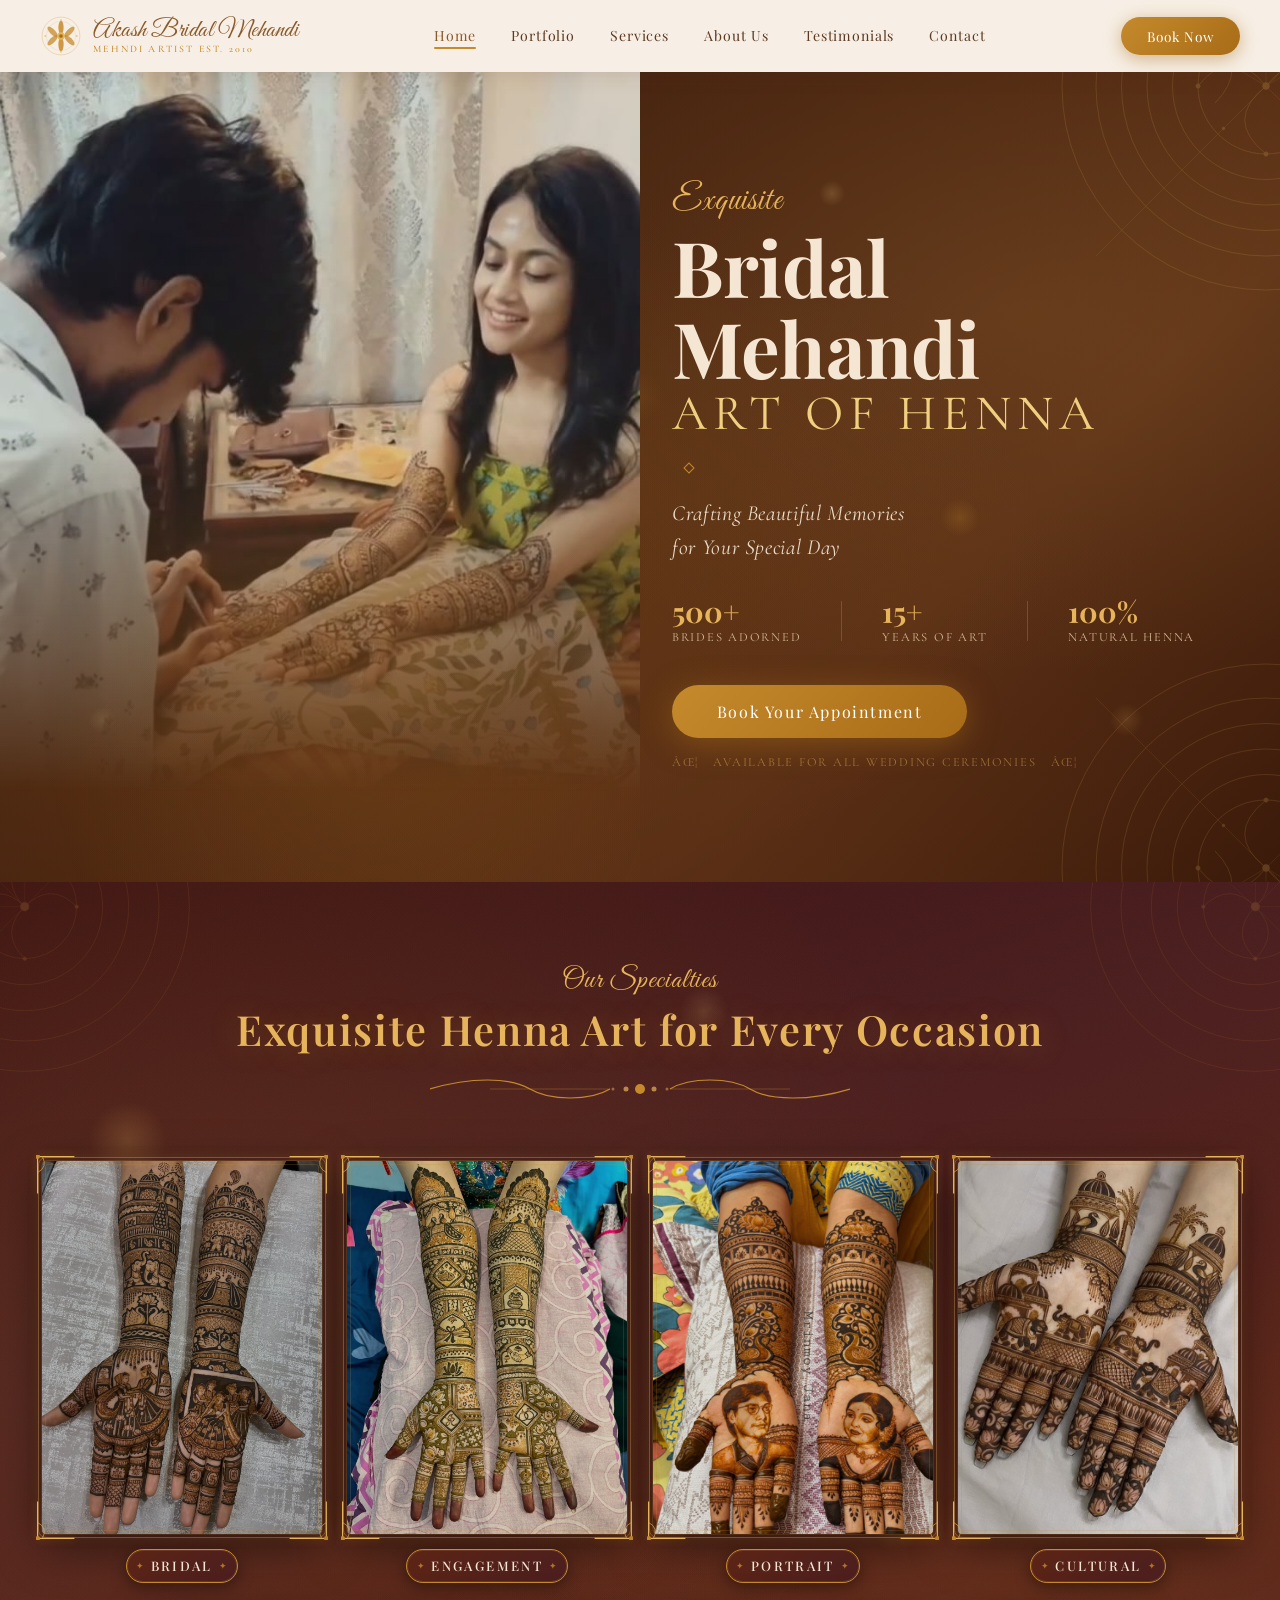
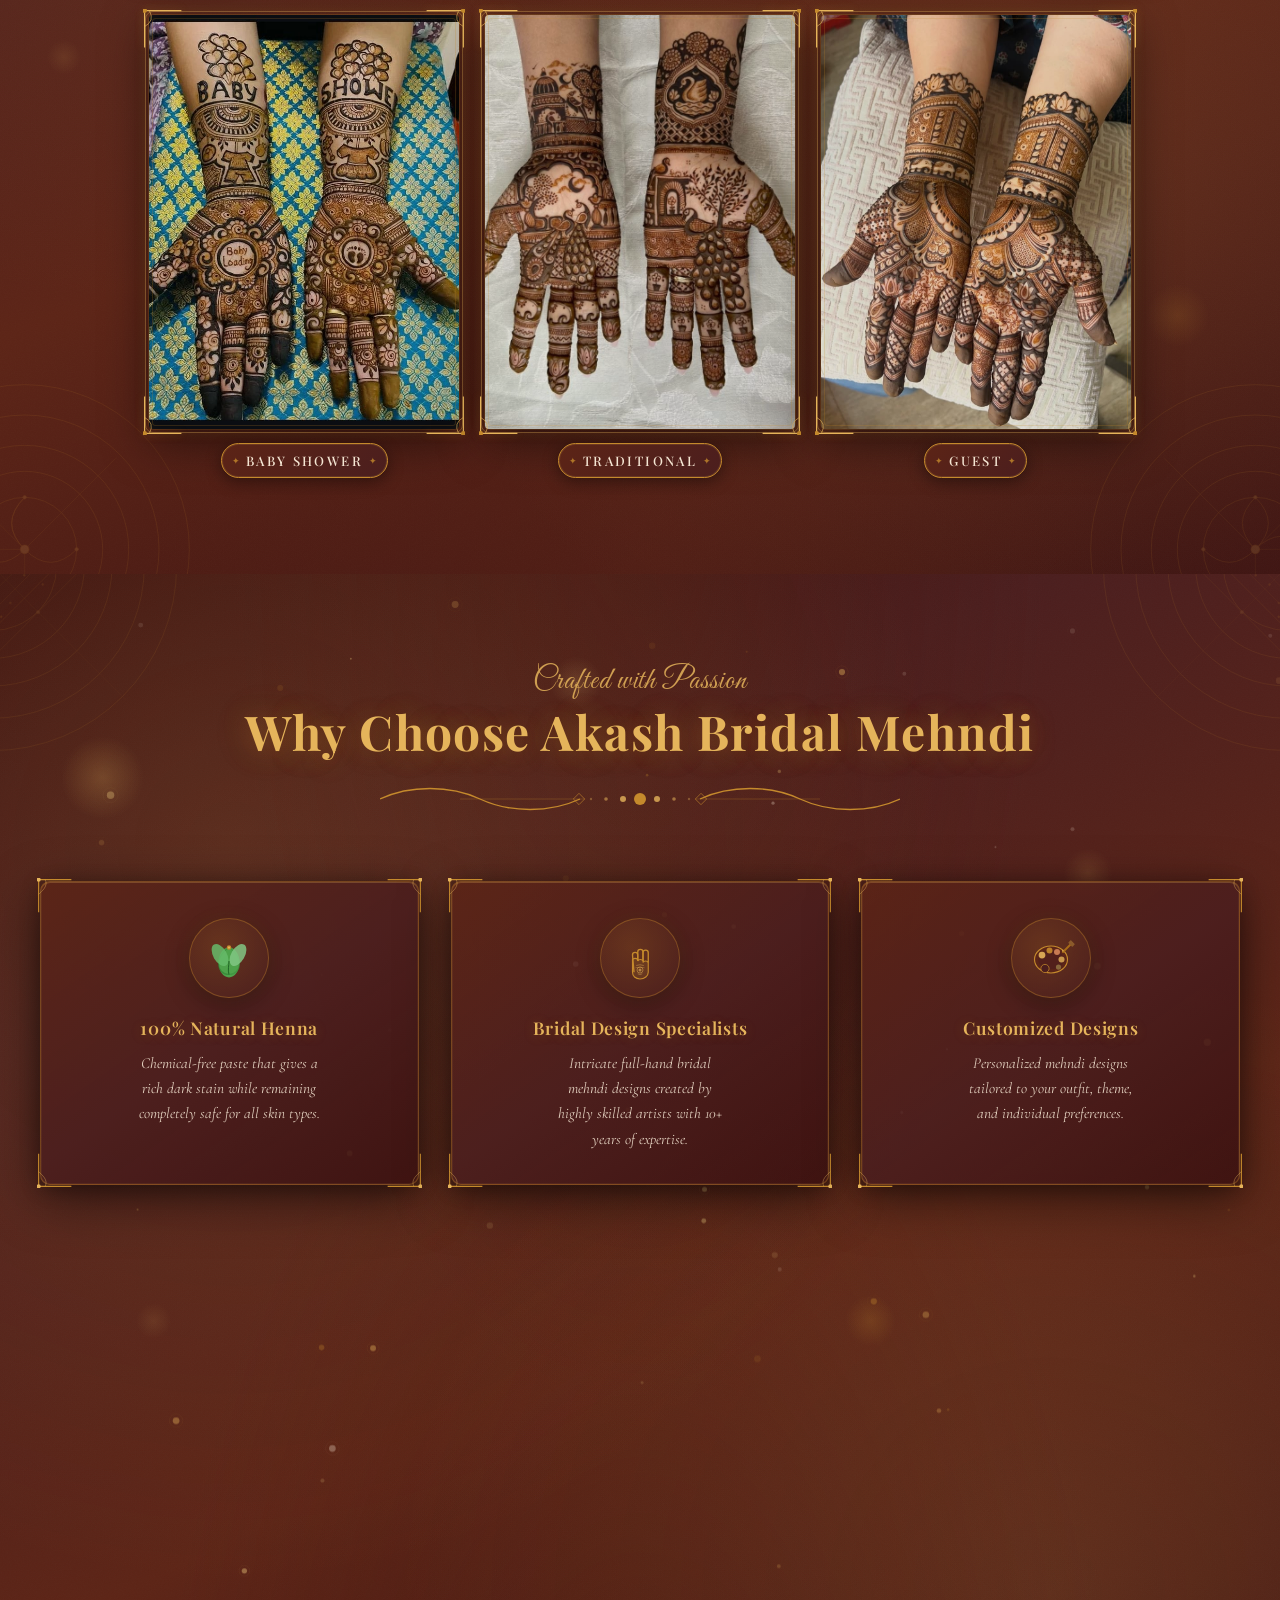
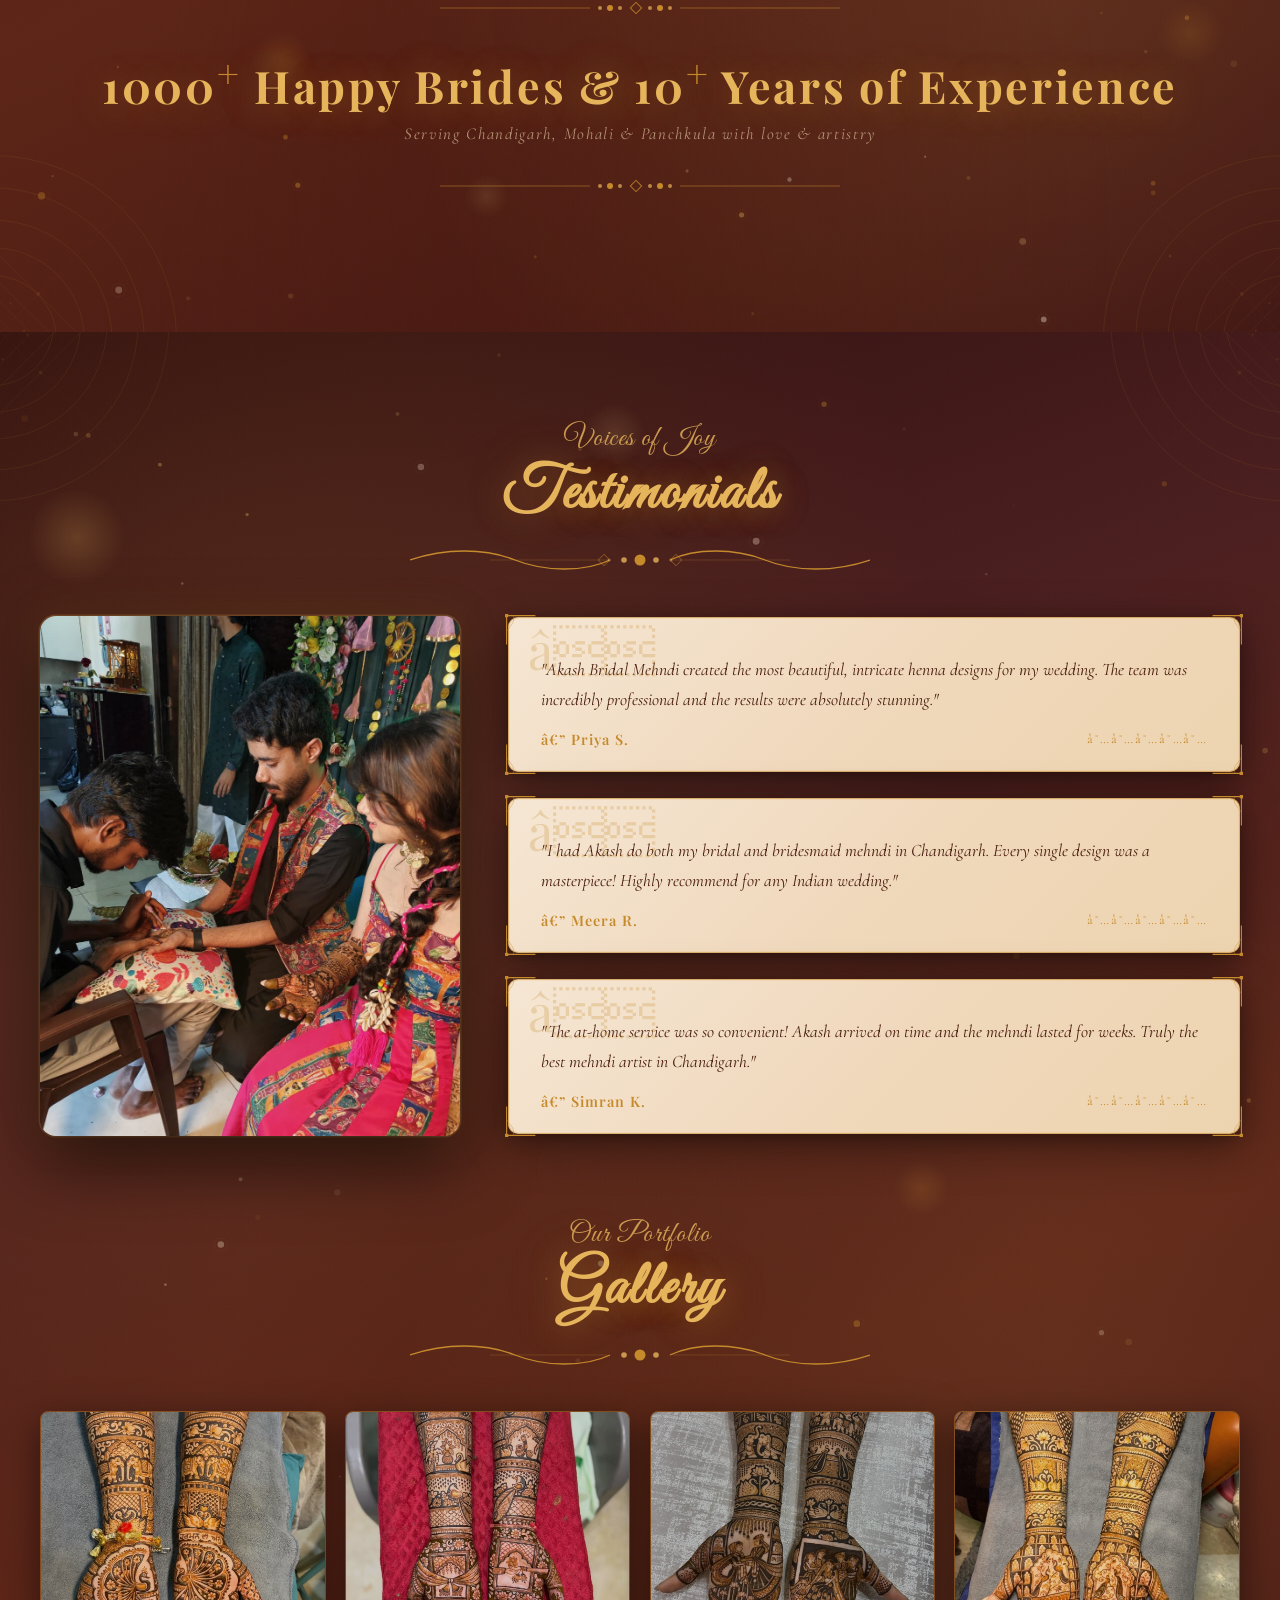
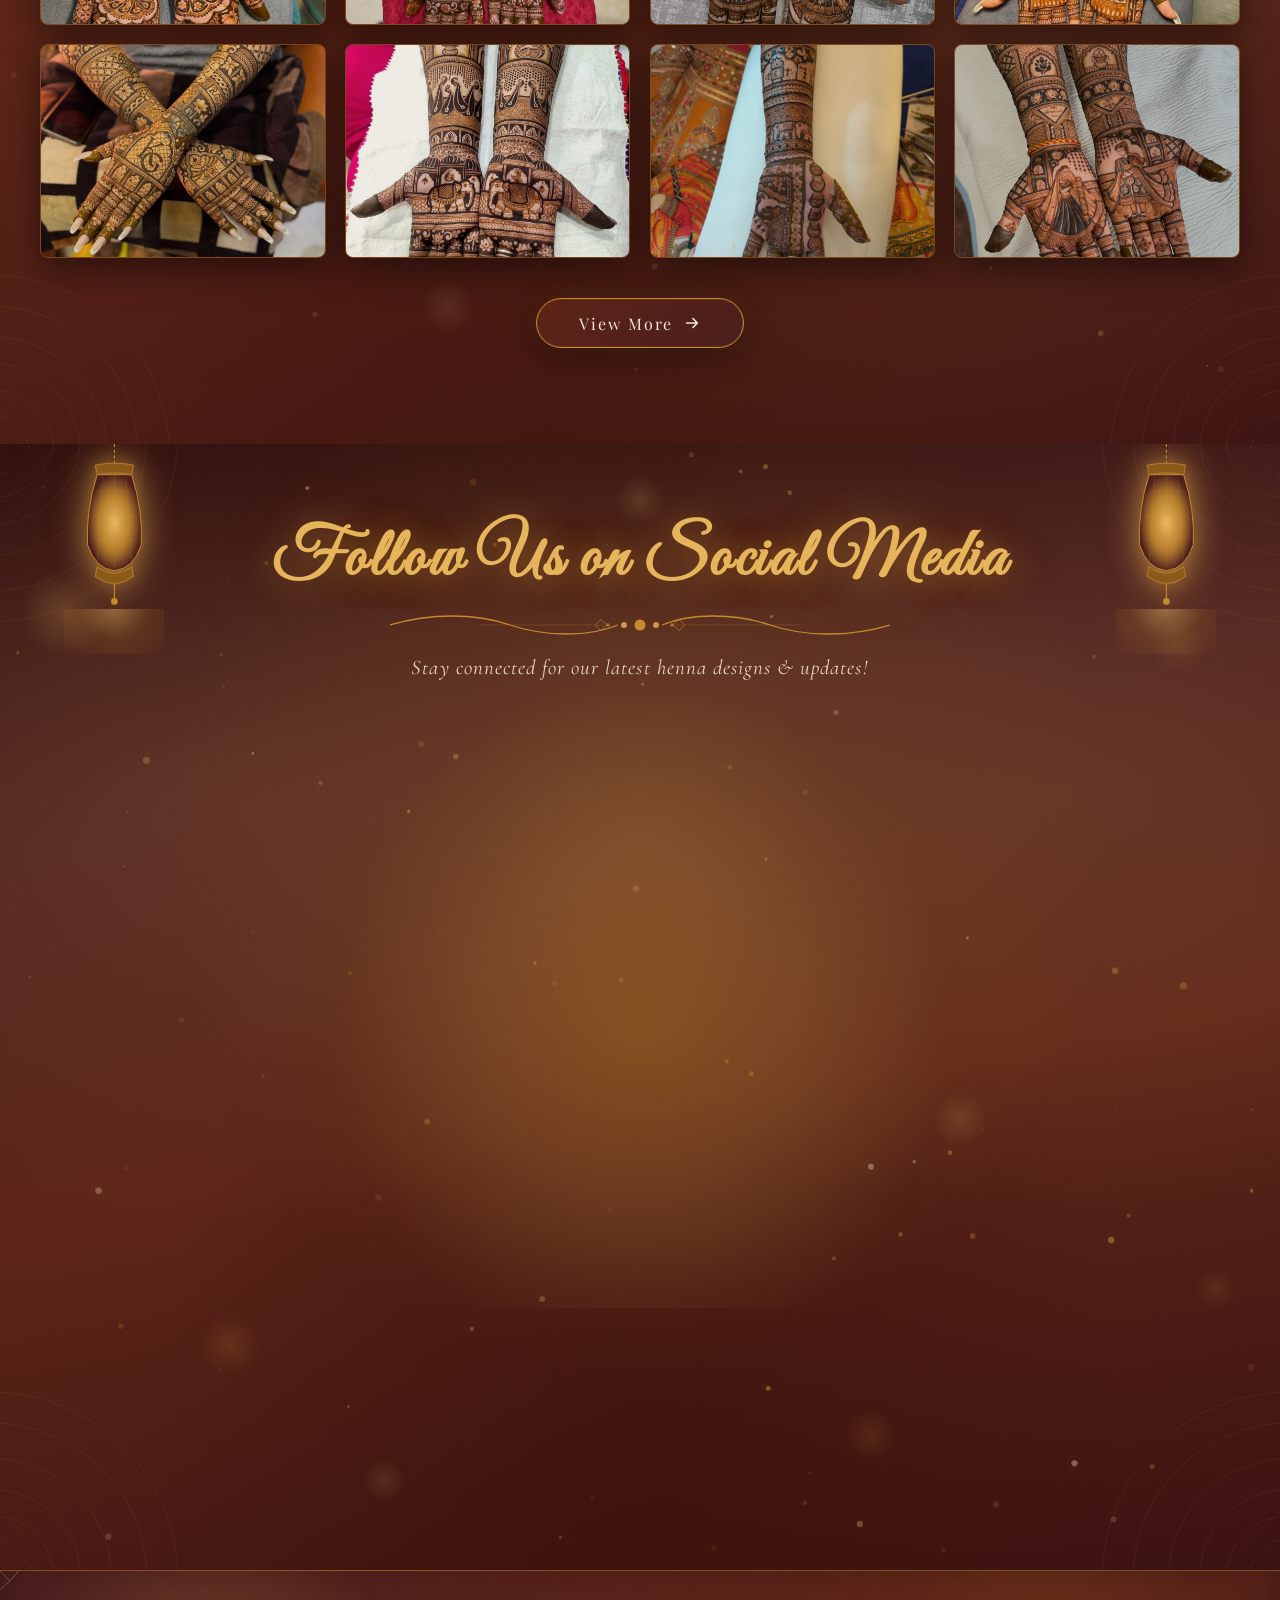
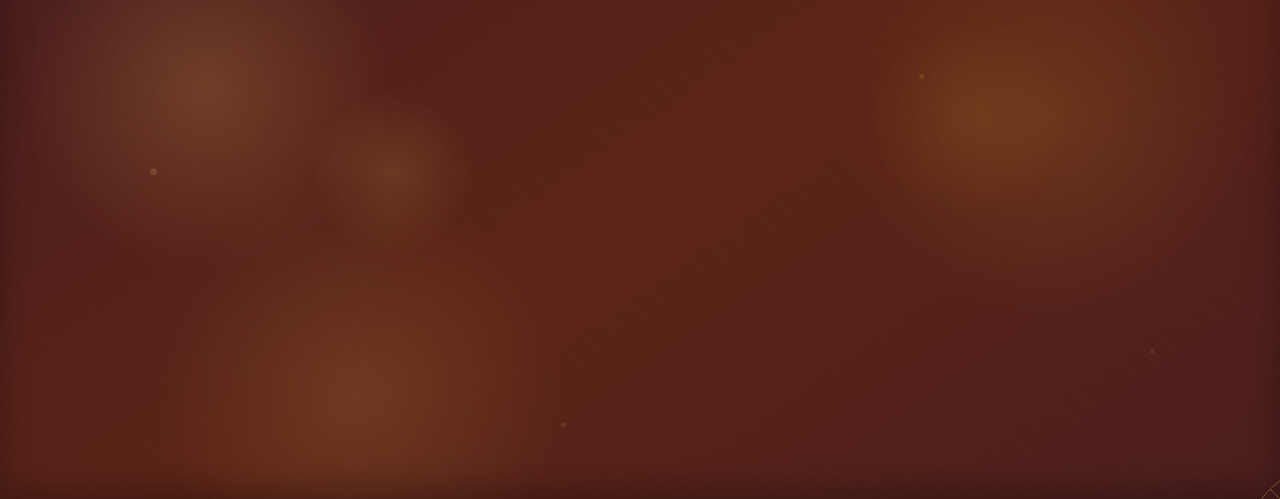
==== commit 378c5d93: "this one is last" ====
--- a/index.html
+++ b/index.html
@@ -1401,7 +1401,7 @@
             <li><a href="#">Home</a></li>
             <li><a href="gallery.html">Portfolio</a></li>
             <li><a href="services.html">Services</a></li>
-            <li><a href="about.html">About Us</a></li>
+            <li><a href="about.html">About Us</a></li>                 
             <li><a href="testimonials.html">Testimonials</a></li>
             <li><a href="contact.html">Contact</a></li>
           </ul>
--- a/css/styles.css
+++ b/css/styles.css
@@ -179,12 +179,17 @@
   z-index: 999;
   transform: translateY(-10px);
   opacity: 0;
-  transition: transform 0.3s ease, opacity 0.3s ease;
+  visibility: hidden;
+  pointer-events: none;
+  transition: transform 0.3s ease, opacity 0.3s ease, visibility 0s linear 0.3s;
 }
 
 .mobile-drawer.open {
   transform: translateY(0);
   opacity: 1;
+  visibility: visible;
+  pointer-events: auto;
+  transition-delay: 0s;
 }
 
 .mobile-drawer ul {
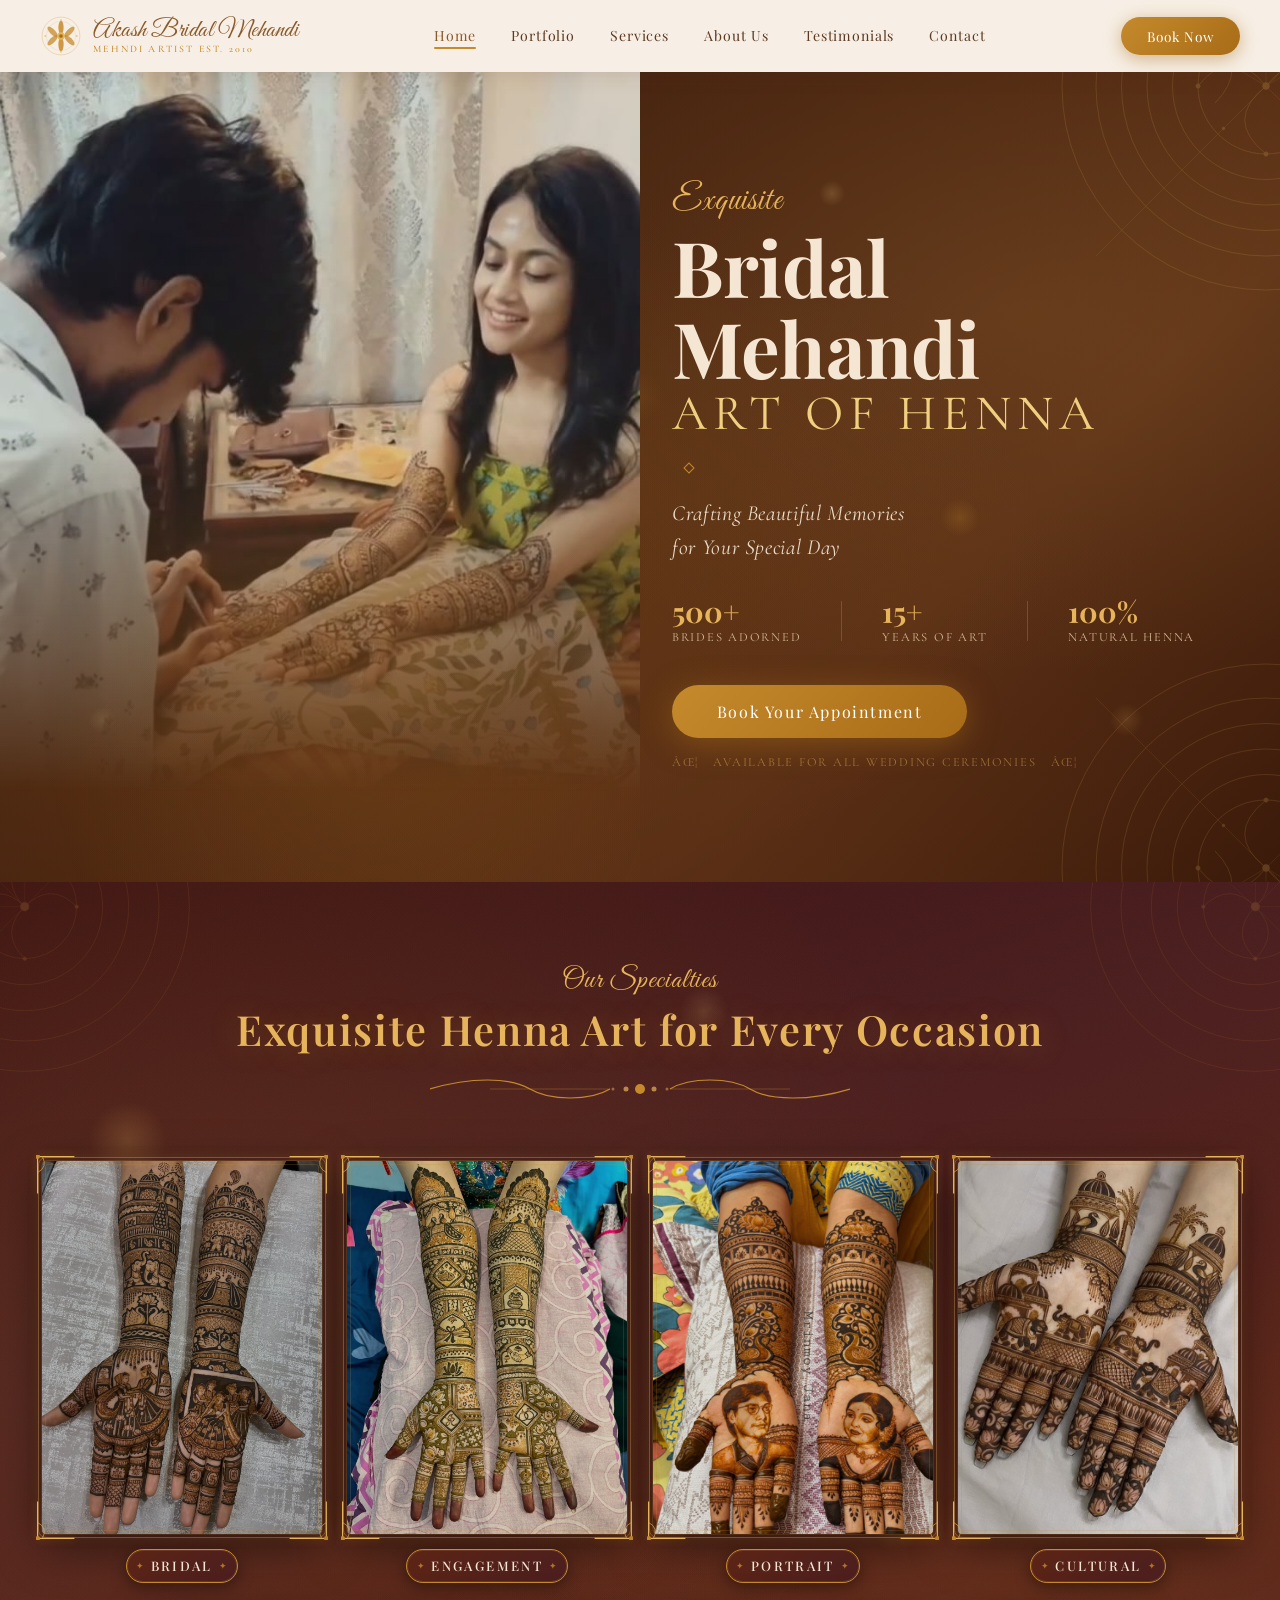
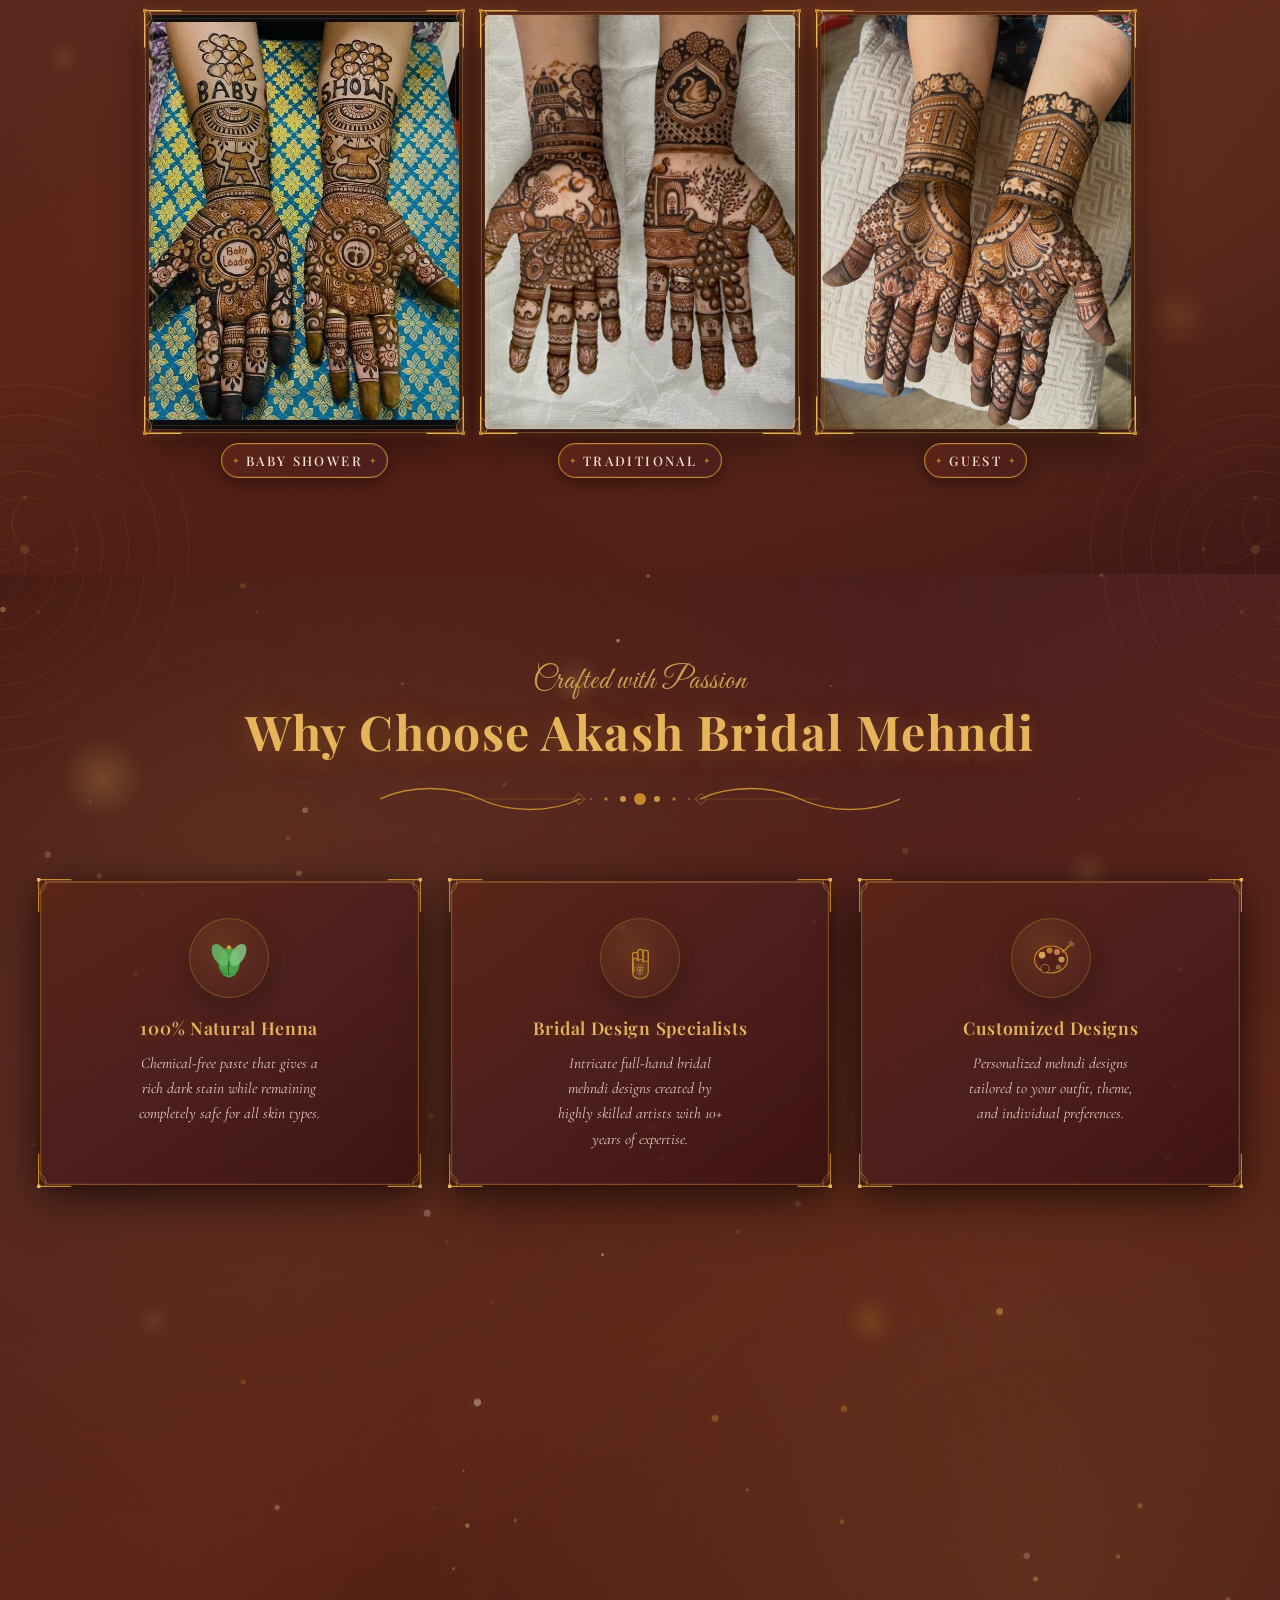
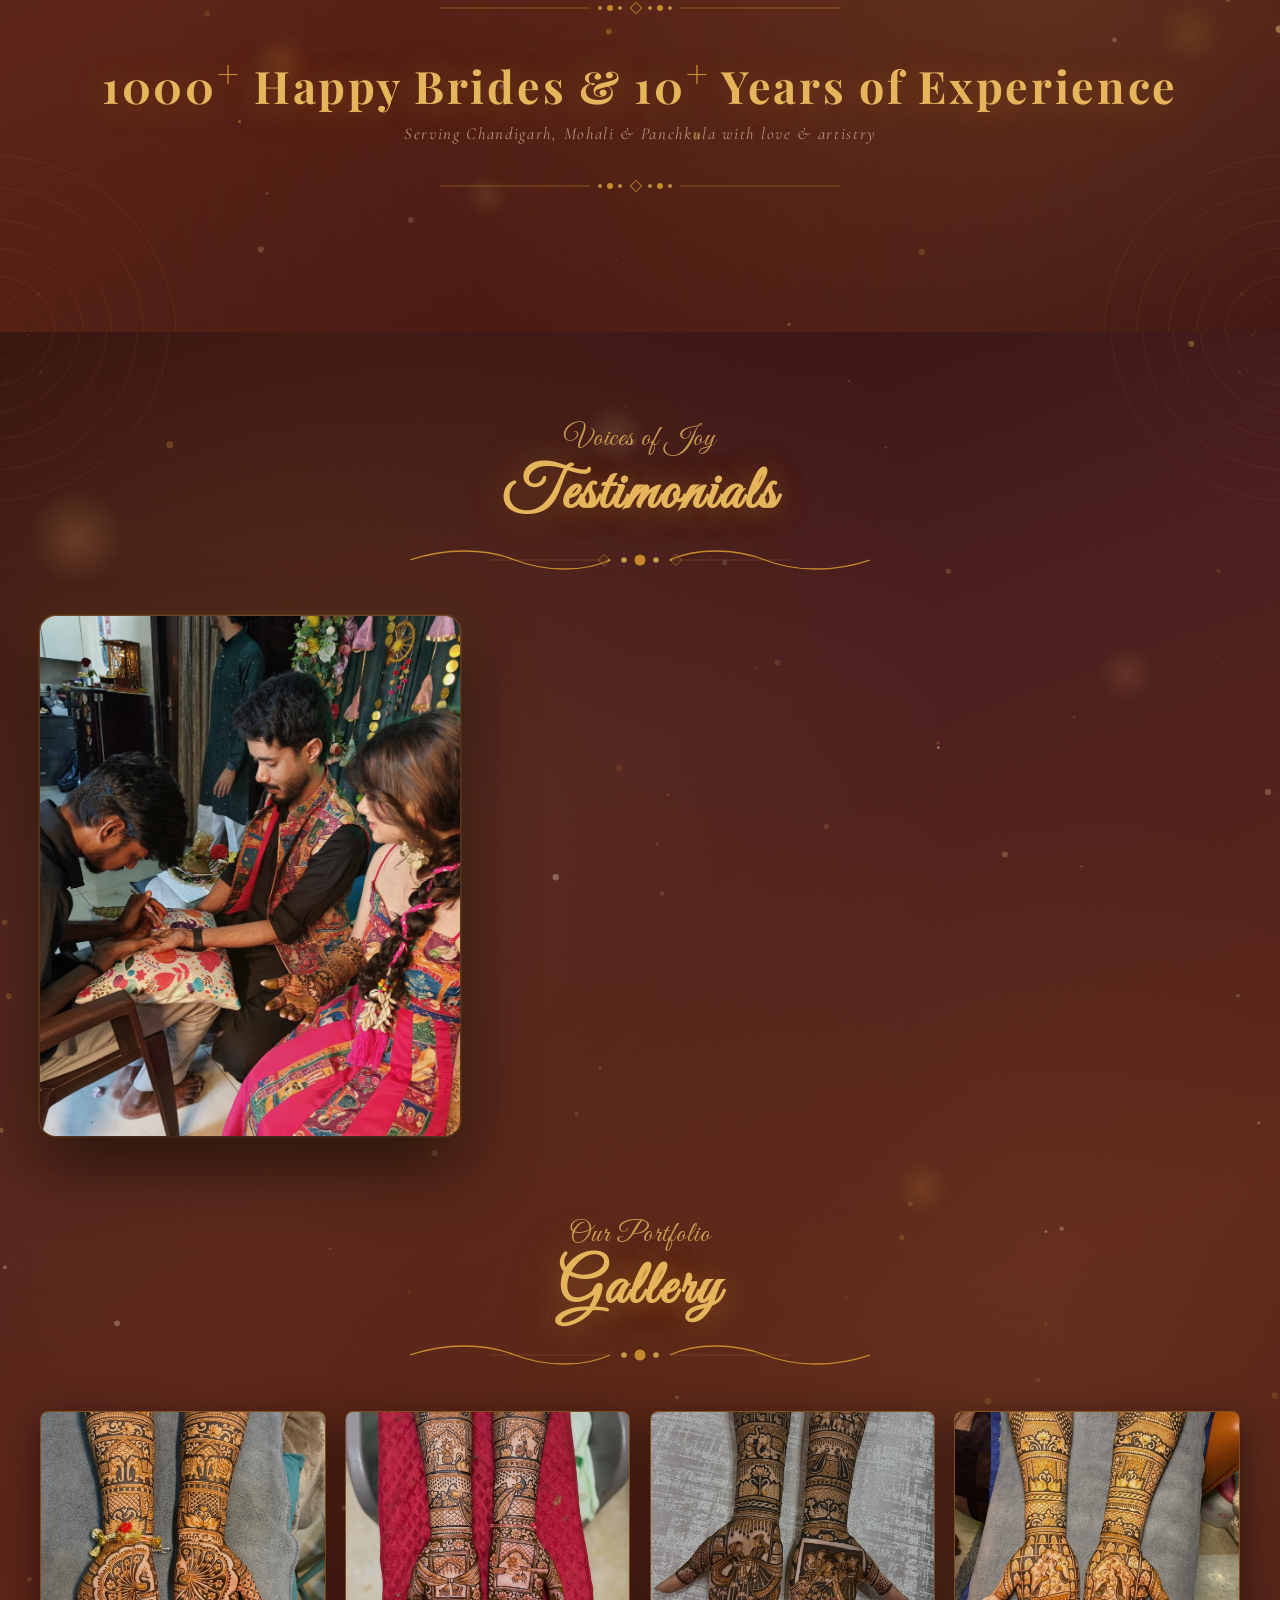
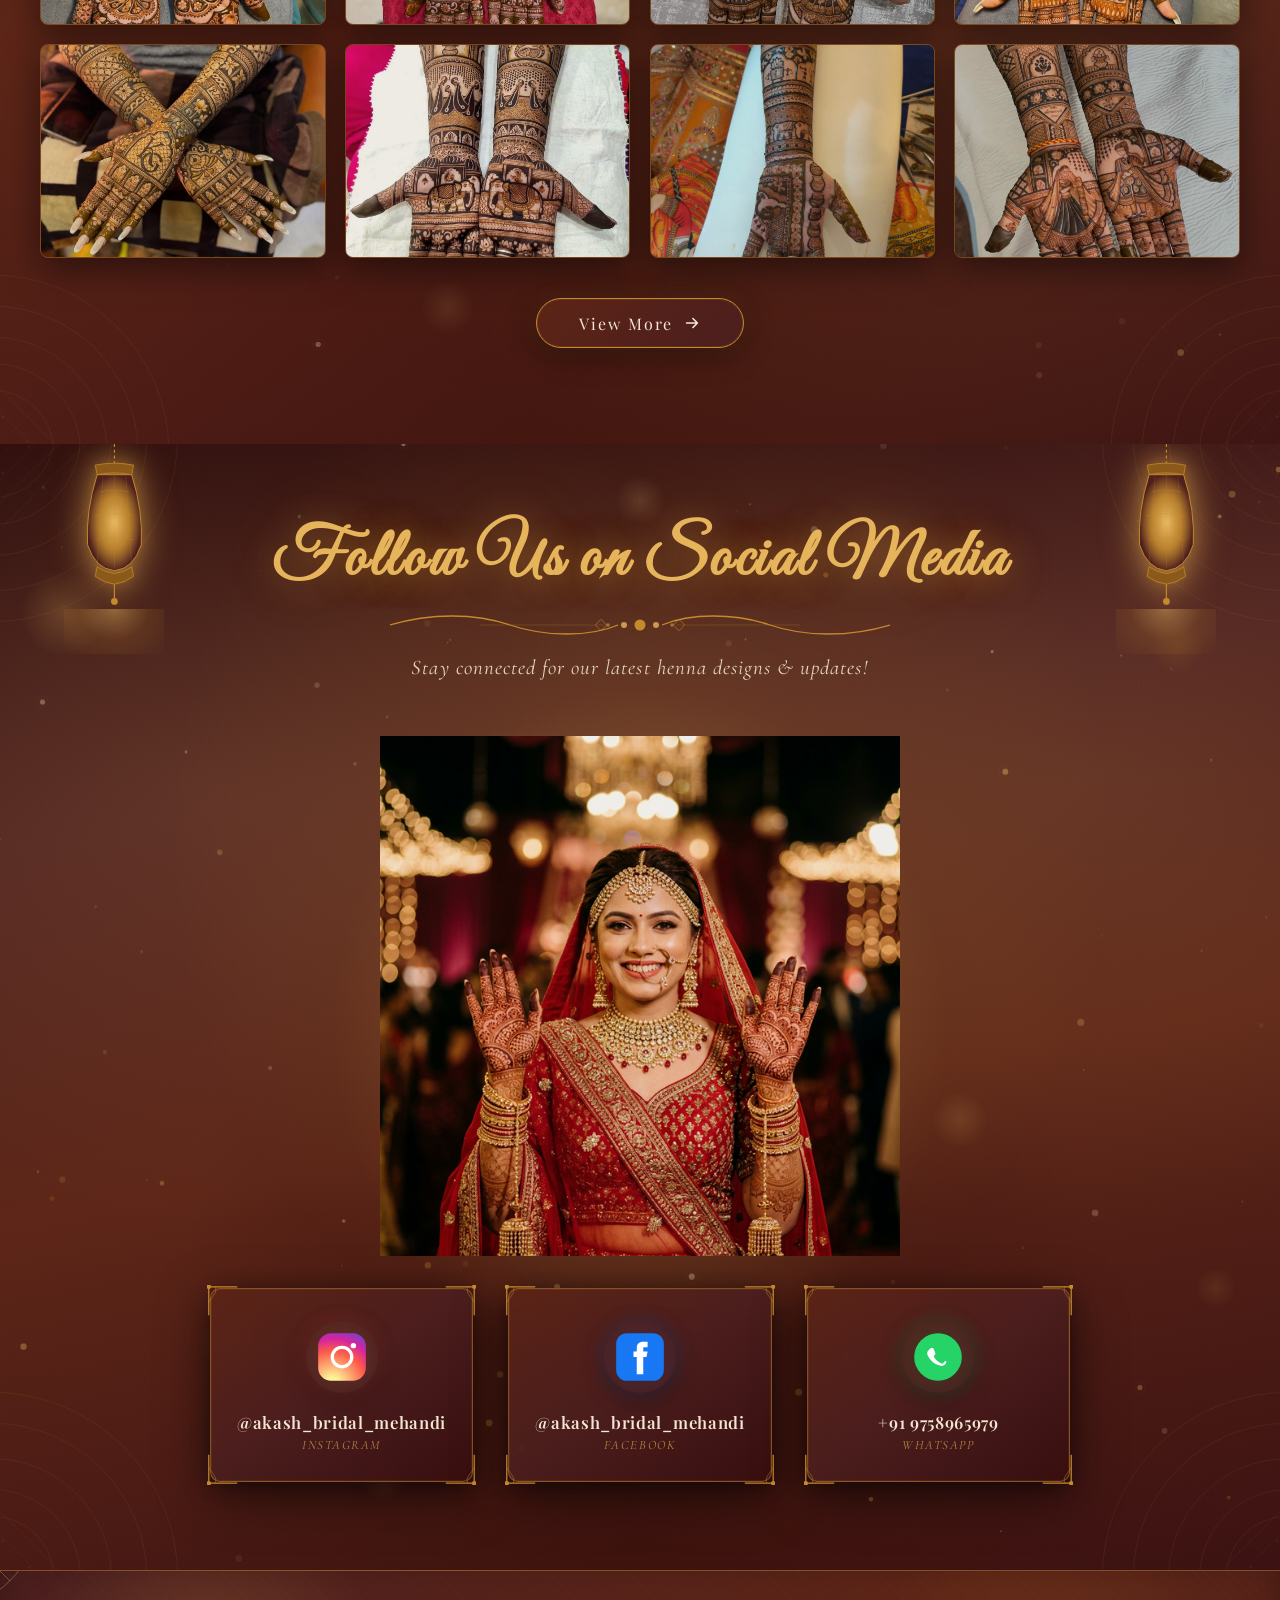
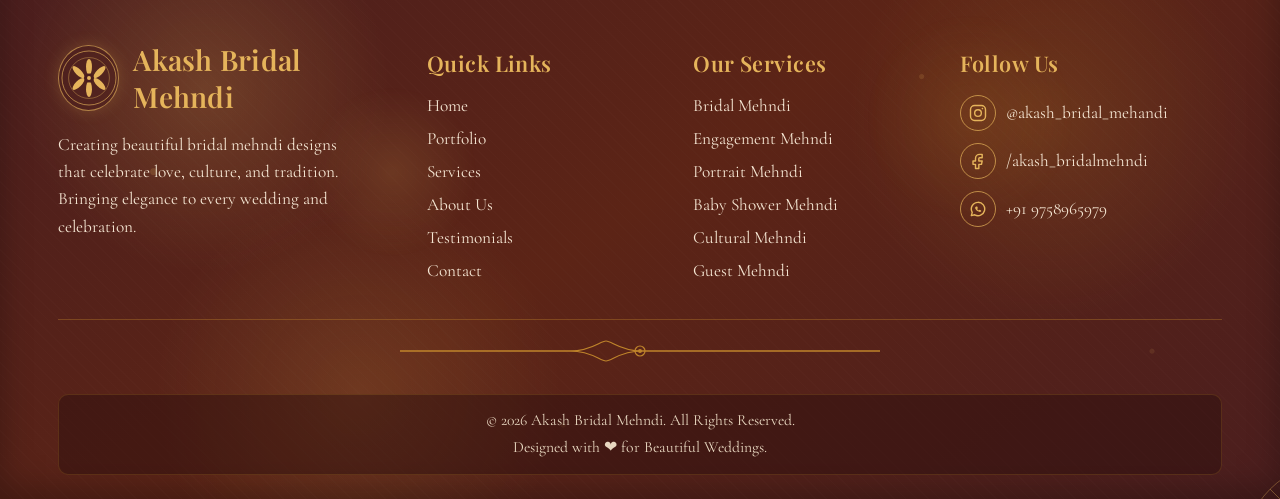
==== commit 2ac28819: "Add Google site verification meta tag Added Google site verification meta tag for SEO." ====
--- a/index.html
+++ b/index.html
@@ -19,7 +19,7 @@
   <meta property="og:url" content="https://akashbridalmehandi.com/" />
   <meta property="og:image" content="https://akashbridalmehandi.com/images/bride_portrait.png" />
   <meta property="og:locale" content="en_IN" />
-
+<meta name="google-site-verification" content="sDacF8tBBhEnqI90szYpZ4q3BNImAPhLYLIXziHm45s" />
   <!-- Twitter Card -->
   <meta name="twitter:card" content="summary_large_image" />
   <meta name="twitter:title" content="Akash Bridal Mehandi â€” Best Bridal Mehndi Artist in Chandigarh" />
